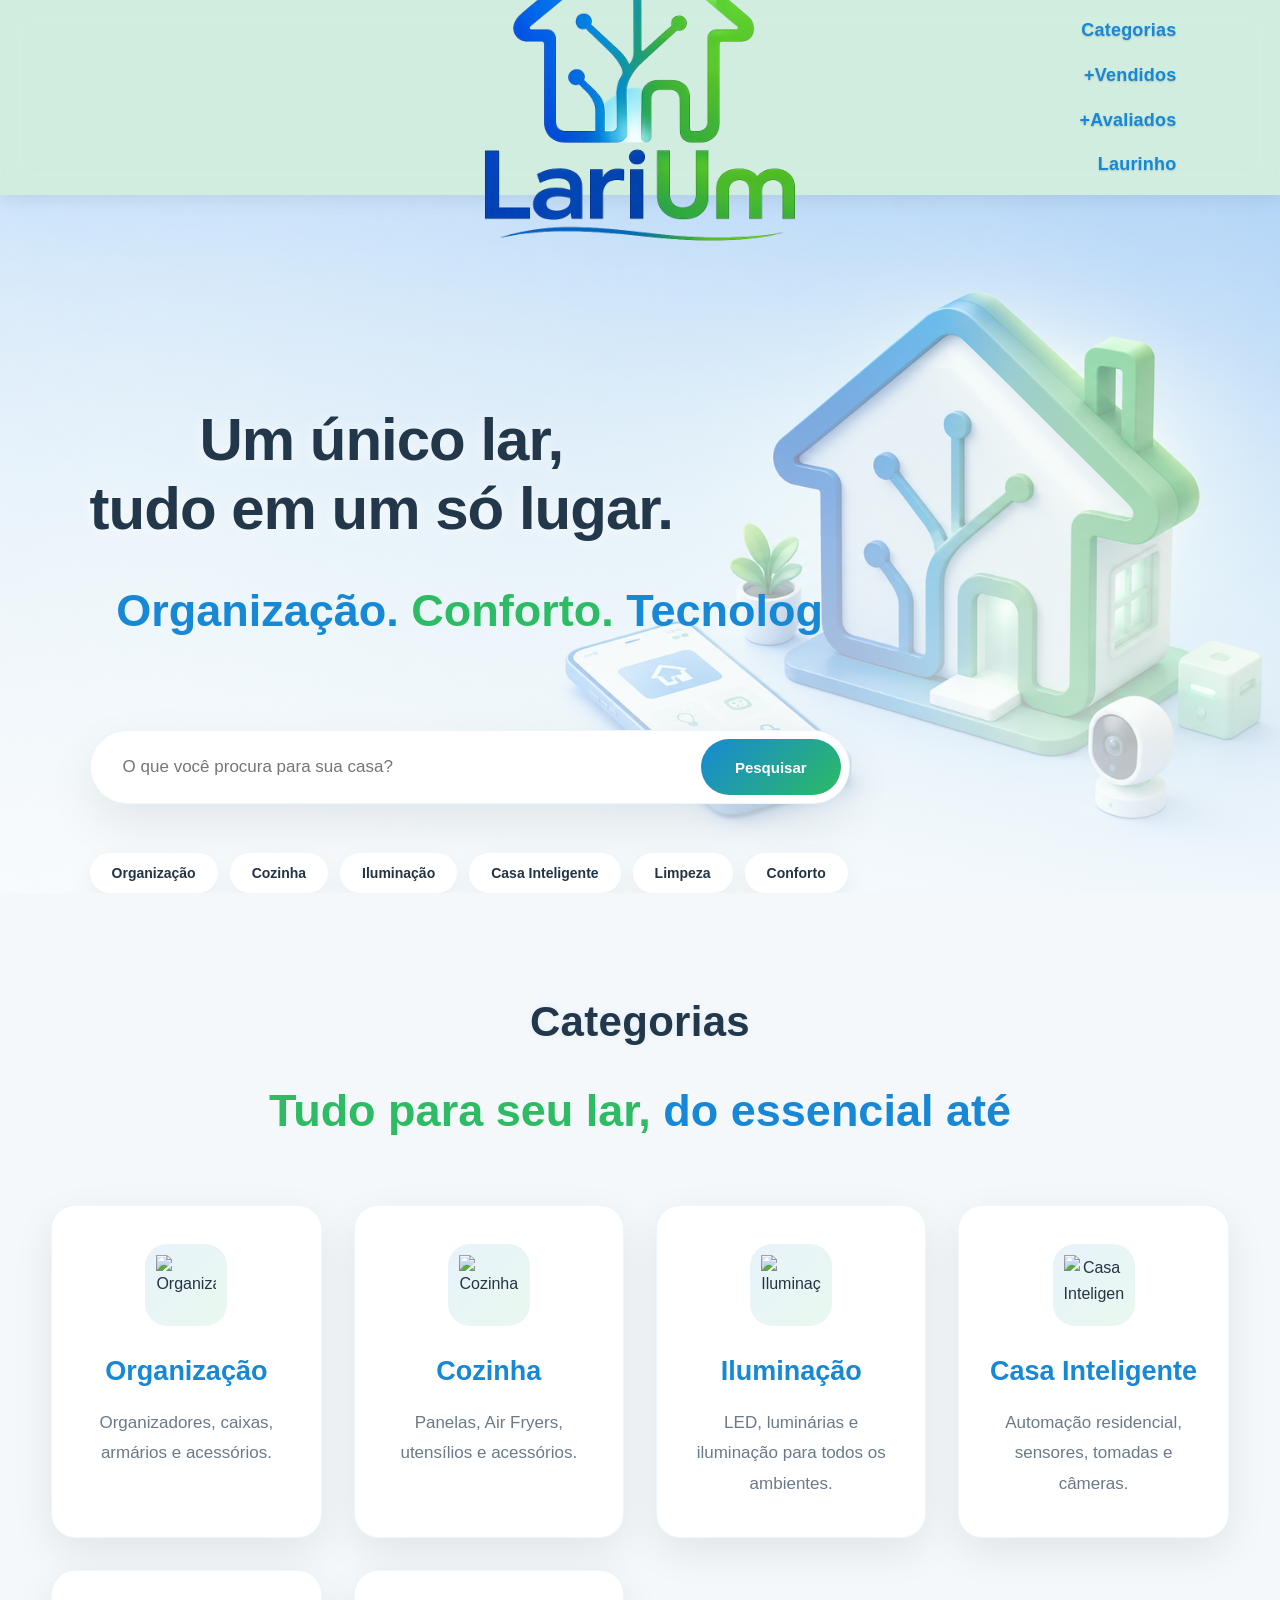
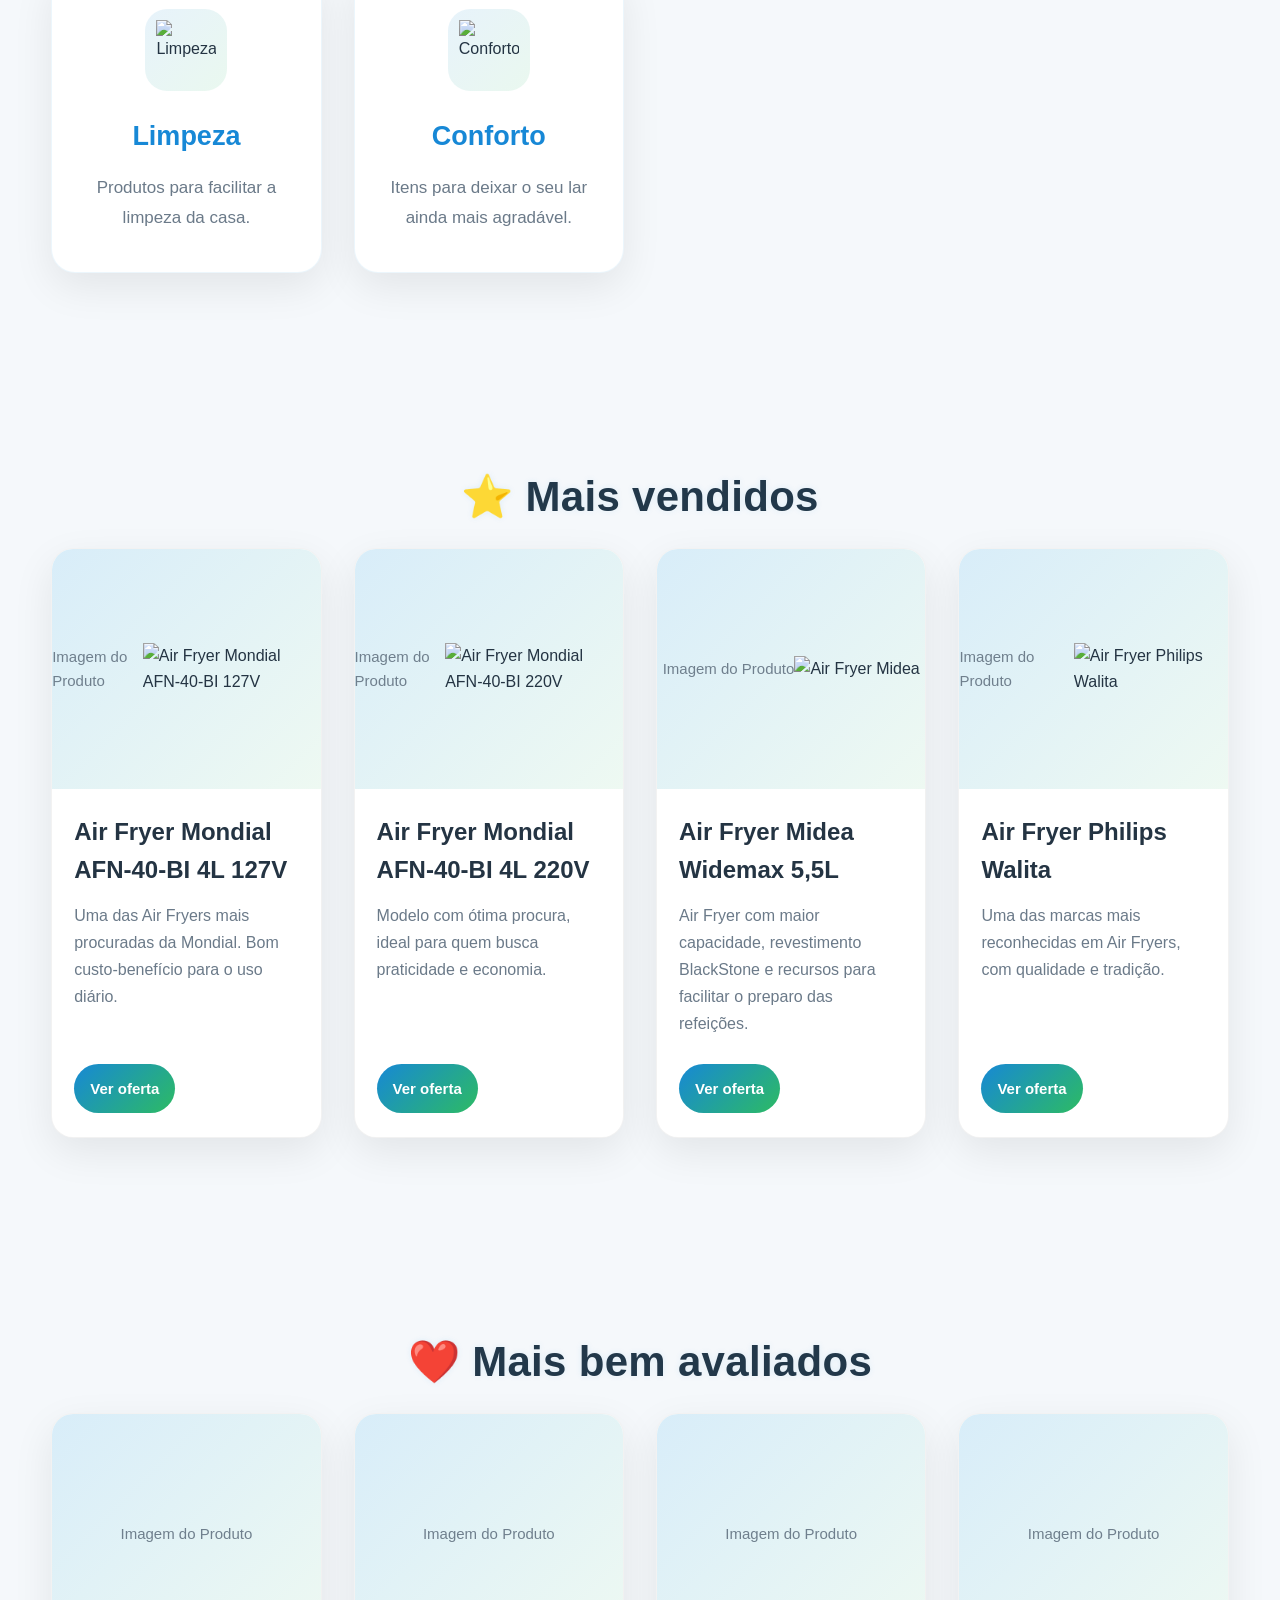
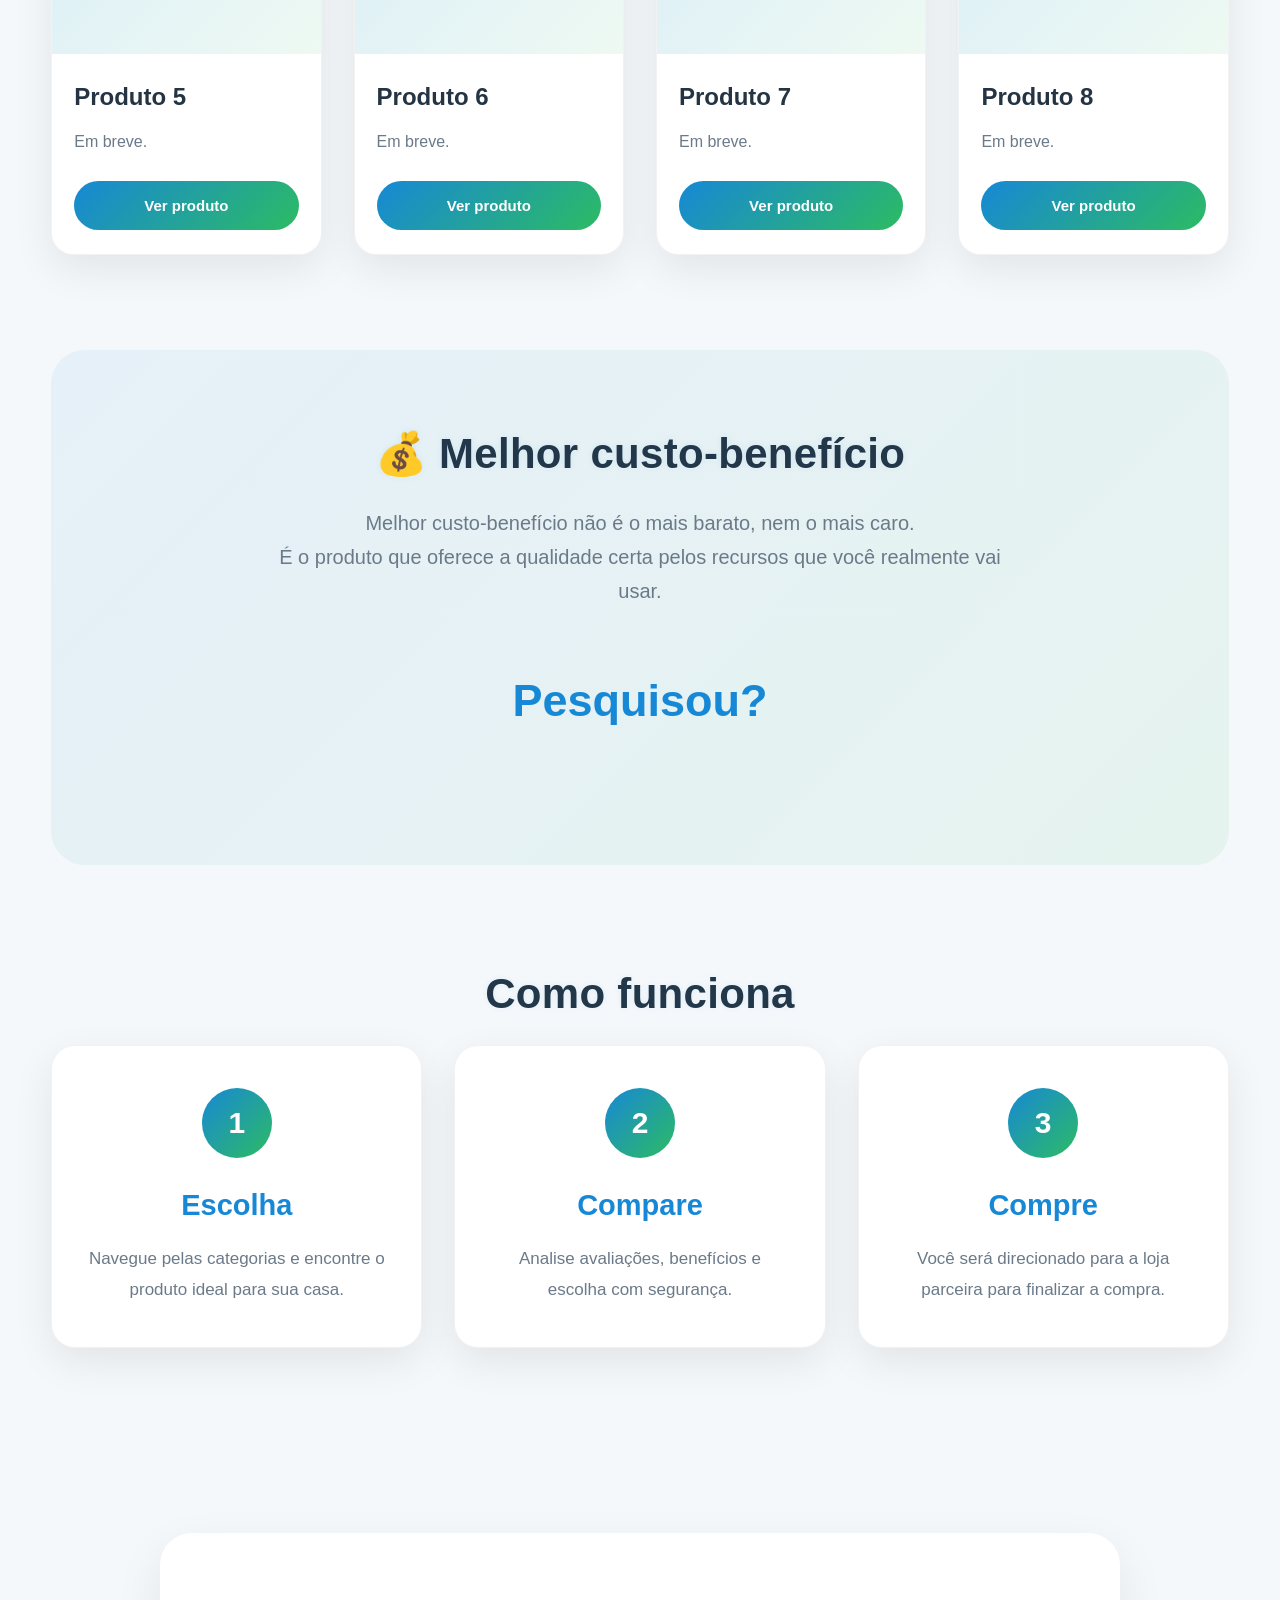
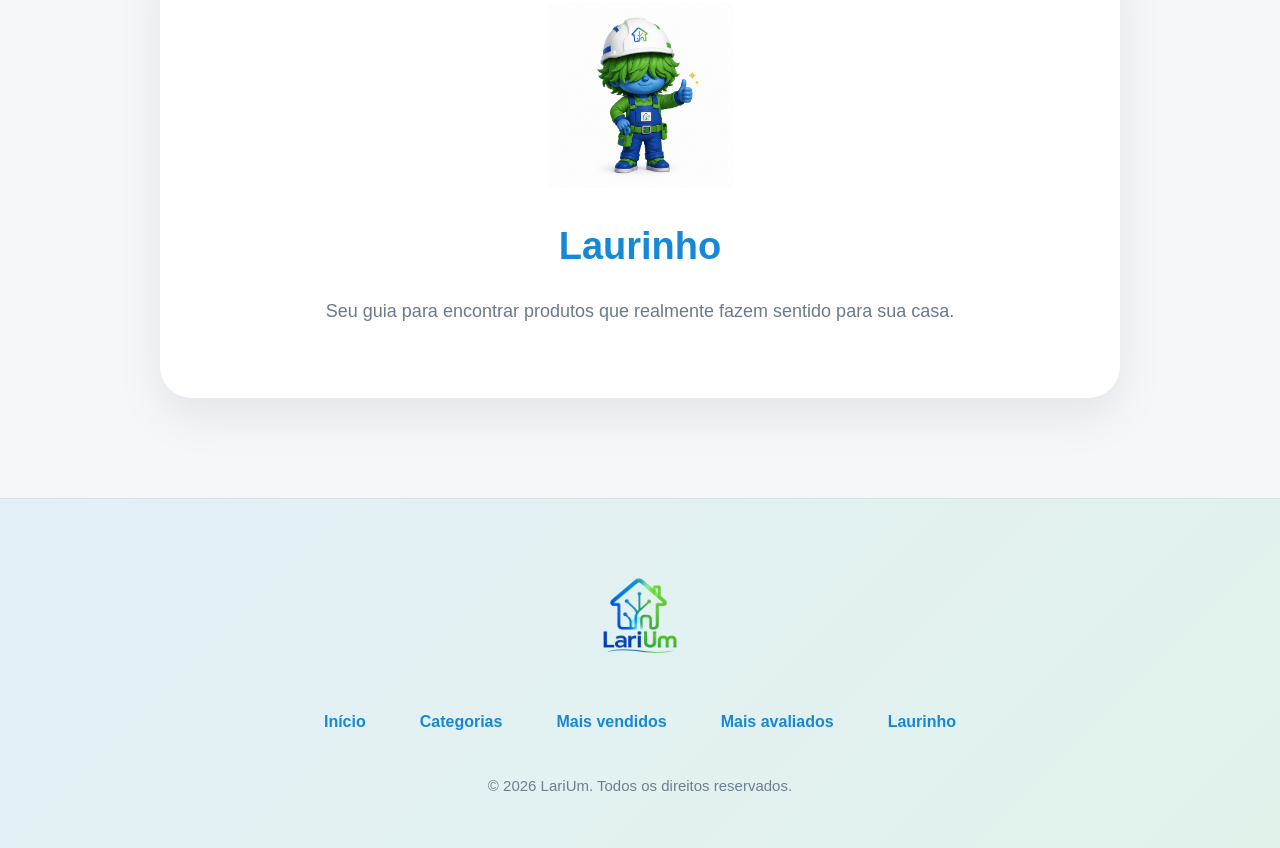
==== index.html @ 718b0fb6 "Modify Air Fryer Midea product details Updated product title and description for Air Fryer Midea." ====
<!DOCTYPE html>
<html lang="pt-BR">

<head>

<meta charset="UTF-8">
<meta name="viewport" content="width=device-width, initial-scale=1.0">

<title>LariUm — Um único lar, tudo em um só lugar.</title>

<meta name="description"
content="Descubra produtos para organização, cozinha, iluminação, limpeza, conforto e casa inteligente.">

<!-- SEO / SOCIAL -->
<meta name="theme-color" content="#0f7b6c">

<meta property="og:title" content="LariUm">
<meta property="og:description" content="Um único lar, tudo em um só lugar.">
<meta property="og:type" content="website">

<link rel="stylesheet" href="style.css">

</head>

<body>

    <!-- ================= HEADER ================= -->

<header class="header">

    <div class="logo">
        <img src="images/logo.png" alt="LariUm" loading="lazy">
    </div>

    <div class="header-direita">

        <nav class="menu">

            <a href="#categorias">Categorias</a>

            <a href="#+Vendidos">+Vendidos</a>

            <a href="#+Avaliados">+Avaliados</a>

            <a href="#sobre">Laurinho</a>

        </nav>

    </div>

</header>


<!-- ================= HERO ================= -->

<section id="inicio" class="hero">

<picture>

<source
media="(max-width:768px)"
srcset="images/hero-mobile.png">

<img
src="images/hero.png"
class="hero-bg"
alt="Banner principal"
loading="lazy">

</picture>

<div class="hero-overlay"></div>

<div class="hero-content">

<h1 class="hero-titulo">

Um único lar,<br>
tudo em um só lugar.

</h1>

<div class="texto-rotativo">

<div class="frase ativa">

<span class="azul">Organização.</span>

<span class="verde">Conforto.</span>

<span class="azul">Tecnologia.</span>

</div>

<div class="frase">

<span class="verde">Escolha melhor.</span>

<span class="azul">Compre melhor.</span>

</div>

<div class="frase">

<span class="azul">Produtos realmente úteis</span>

<span class="verde">para sua casa.</span>

</div>

</div>


<!-- BARRA DE PESQUISA -->

<div class="hero-search">

<input
type="text"
placeholder="O que você procura para sua casa?">

<button>

Pesquisar

</button>

</div>


<!-- BOTÕES RÁPIDOS -->

<div class="hero-tags">

<button>Organização</button>

<button>Cozinha</button>

<button>Iluminação</button>

<button>Casa Inteligente</button>

<button>Limpeza</button>

<button>Conforto</button>

</div>

</div>

</section>

    <!-- ================= CATEGORIAS ================= -->

<section id="categorias" class="secao">

<h2>Categorias</h2>

<div class="texto-rotativo">

    <div class="frase ativa">
        <span class="verde">Tudo para seu lar,</span>
        <span class="azul">do essencial até soluções inteligentes.</span>
    </div>

    <div class="frase">
        <span class="verde">Os produtos preferidos pelos consumidores.</span>
    </div>

    <div class="frase">
        <span class="azul">Reconhecidos pela qualidade</span>
        <span class="verde">e satisfação dos clientes.</span>
    </div>

</div>

<div class="categorias-grid">

<article class="categoria-card">

<div class="categoria-icone">
<img src="svg/organizacao.svg" alt="Organização" loading="lazy">
</div>
        
<h3>Organização</h3>

<p>Organizadores, caixas, armários e acessórios.</p>

</article>

<article class="categoria-card">

<div class="categoria-icone">
<img src="svg/cozinha.svg" alt="Cozinha" loading="lazy">
</div>

<h3>Cozinha</h3>

<p>Panelas, Air Fryers, utensílios e acessórios.</p>

</article>

<article class="categoria-card">

<div class="categoria-icone">
<img src="svg/iluminacao.svg" alt="Iluminação" loading="lazy">
</div>

<h3>Iluminação</h3>

<p>LED, luminárias e iluminação para todos os ambientes.</p>

</article>

<article class="categoria-card">

<div class="categoria-icone">
<img src="svg/casa-inteligente.svg" alt="Casa Inteligente" loading="lazy">
</div>

<h3>Casa Inteligente</h3>

<p>Automação residencial, sensores, tomadas e câmeras.</p>

</article>

<article class="categoria-card">

<div class="categoria-icone">
<img src="svg/limpeza.svg" alt="Limpeza" loading="lazy">
</div>

<h3>Limpeza</h3>

<p>Produtos para facilitar a limpeza da casa.</p>

</article>

<article class="categoria-card">

<div class="categoria-icone">
<img src="svg/conforto.svg" alt="Conforto" loading="lazy">
</div>

<h3>Conforto</h3>

<p>Itens para deixar o seu lar ainda mais agradável.</p>

</article>

</div>

</section>

<!-- ================= MAIS VENDIDOS ================= -->

<section id="+Vendidos" class="secao">

<h2>⭐ Mais vendidos</h2>

<!--<p class="subtitulo"-->

<div class="produtos-grid">

<div class="produto">

<div class="produto-img">
<img src="images/airfryer-mondial-40bi-127.jpg" alt="Air Fryer Mondial AFN-40-BI 127V">
</div>

<h3>Air Fryer Mondial AFN-40-BI 4L 127V</h3>

<p>
Uma das Air Fryers mais procuradas da Mondial. Bom custo-benefício para o uso diário.
</p>

<a href="https://s.shopee.com.br/9Uzj9BWdE9" target="_blank">
<button>Ver oferta</button>
</a>

</div>


<div class="produto">

<div class="produto-img">
<img src="images/airfryer-mondial-40bi-220.jpg" alt="Air Fryer Mondial AFN-40-BI 220V">
</div>

<h3>Air Fryer Mondial AFN-40-BI 4L 220V</h3>

<p>
Modelo com ótima procura, ideal para quem busca praticidade e economia.
</p>

<a href="https://s.shopee.com.br/80AvMghyjE" target="_blank">
<button>Ver oferta</button>
</a>

</div>


<div class="produto">

<div class="produto-img">
<img src="images/airfryer-midea.jpg" alt="Air Fryer Midea">
</div>

<h3>Air Fryer Midea Widemax 5,5L</h3>

<p>
Air Fryer com maior capacidade, revestimento BlackStone e recursos para facilitar o preparo das refeições.
</p>

<a href="https://s.shopee.com.br/gOKeD3Pdm" target="_blank">
<button>Ver oferta</button>
</a>

</div>


<div class="produto">

<div class="produto-img">
<img src="images/airfryer-philips.jpg" alt="Air Fryer Philips Walita">
</div>

<h3>Air Fryer Philips Walita</h3>

<p>
Uma das marcas mais reconhecidas em Air Fryers, com qualidade e tradição.
</p>

<a href="https://s.shopee.com.br/W4uSs5FGp" target="_blank">
<button>Ver oferta</button>
</a>

</div>

</div>

</section>

<!-- ================= MAIS BEM AVALIADOS ================= -->

<section id="+Avaliados" class="secao">

<h2>❤️ Mais bem avaliados</h2>

<!-- <p class="subtitulo"> </p> -->

<div class="produtos-grid">

<div class="produto">
<div class="produto-img"></div>
<h3>Produto 5</h3>
<p>Em breve.</p>
<button>Ver produto</button>
</div>

<div class="produto">
<div class="produto-img"></div>
<h3>Produto 6</h3>
<p>Em breve.</p>
<button>Ver produto</button>
</div>

<div class="produto">
<div class="produto-img"></div>
<h3>Produto 7</h3>
<p>Em breve.</p>
<button>Ver produto</button>
</div>

<div class="produto">
<div class="produto-img"></div>
<h3>Produto 8</h3>
<p>Em breve.</p>
<button>Ver produto</button>
</div>

</div>

</section>

<!-- ================= MELHOR CUSTO BENEFÍCIO ================= -->

<section class="secao destaque">

<h2>💰 Melhor custo-benefício</h2>

<p class="subtitulo">
Melhor custo-benefício não é o mais barato, nem o mais caro.
<br>
É o produto que oferece a qualidade certa pelos recursos que você realmente vai usar.
</p>

<div class="texto-rotativo">

<div class="frase ativa">
<span class="azul">Pesquisou?</span>
</div>

<div class="frase">
<span class="verde">Comparou?</span>
</div>

<div class="frase">
<span class="azul">Avaliou as opções?</span>
</div>

<div class="frase">
<span class="verde">Ele tem tudo o que você realmente precisa no dia a dia?</span>
</div>

<div class="frase">
<span class="azul">Então compre com segurança.</span>
<span class="verde">Escolha o necessário, não o exagerado.</span>
</div>

</div>

</section>


<!-- ================= COMO FUNCIONA ================= -->

<section class="secao">

<h2>Como funciona</h2>

<div class="passos">

<div class="passo">
<span>1</span>
<h3>Escolha</h3>
<p>Navegue pelas categorias e encontre o produto ideal para sua casa.</p>
</div>

<div class="passo">
<span>2</span>
<h3>Compare</h3>
<p>Analise avaliações, benefícios e escolha com segurança.</p>
</div>

<div class="passo">
<span>3</span>
<h3>Compre</h3>
<p>Você será direcionado para a loja parceira para finalizar a compra.</p>
</div>

</div>

</section>

<!-- ================= LAURINHO ================= -->

<section id="sobre" class="mascote">

<img src="images/mascote1.png" alt="Laurinho" loading="lazy">

<h2>Laurinho</h2>

<p>Seu guia para encontrar produtos que realmente fazem sentido para sua casa.</p>

</section>

<!-- ================= FOOTER ================= -->

<footer>

<div class="footer-logo">

<img src="images/logo.png" alt="LariUm" class="footer-logo-img" loading="lazy">

</div>

<div class="footer-links">

<a href="#inicio">Início</a>
<a href="#categorias">Categorias</a>
<a href="#maisvendidos">Mais vendidos</a>
<a href="#avaliados">Mais avaliados</a>
<a href="#sobre">Laurinho</a>

</div>

<p class="copyright">
© 2026 LariUm. Todos os direitos reservados.
</p>

</footer>

<!-- ================= SCRIPT ROTATIVO ================= -->

<script>
document.addEventListener("DOMContentLoaded", () => {

    const letreiros = document.querySelectorAll(".texto-rotativo");

    if (!letreiros.length) return;

    const velocidadeLetra = 70;
    const pausaEntreBlocos = 350;
    const pausaFinal = 1800;
    const pausaTroca = 400;

    function esperar(ms){
        return new Promise(r => setTimeout(r, ms));
    }

    async function escreverSpan(span, texto){
        for(const letra of texto){
            span.textContent += letra;
            await esperar(velocidadeLetra);
        }
    }

    async function escreverFrase(frase){

        frase.innerHTML = "";

        const temp = document.createElement("div");
        temp.innerHTML = frase.dataset.original;

        const spans = temp.querySelectorAll("span");

        for(const original of spans){

            const novo = document.createElement("span");
            novo.className = original.className;

            frase.appendChild(novo);

            await escreverSpan(novo, original.textContent);

            await esperar(pausaEntreBlocos);

            frase.appendChild(document.createTextNode(" "));
        }
    }

    async function apagarFrase(frase){

        frase.style.transition = "opacity .8s ease";
        frase.style.opacity = "0";

        await esperar(800);

        frase.innerHTML = "";
        frase.style.opacity = "1";
    }

    letreiros.forEach(letreiro => {

        const frases = letreiro.querySelectorAll(".frase");

        if(!frases.length) return;

        frases.forEach((frase, i) => {

            frase.dataset.original = frase.innerHTML;
            frase.innerHTML = "";
            frase.classList.remove("ativa");

            if(i === 0){
                frase.classList.add("ativa");
            }

        });

        let atual = 0;

        async function loop(){

            while(true){

                const frase = frases[atual];

                frase.classList.add("ativa");

                await escreverFrase(frase);

                await esperar(pausaFinal);

                await apagarFrase(frase);

                frase.classList.remove("ativa");

                atual = (atual + 1) % frases.length;

                frases[atual].classList.add("ativa");

                await esperar(pausaTroca);

            }

        }

        loop();

    });

});
</script>
</body>
</html>
---- style.css ----
/* =====================================================
STYLE.CSS - LARIUM
===================================================== */

/* =====================================================
==> CONFIGURAÇÕES GERAIS (TODOS OS DISPOSITIVOS)
Esta parte vale para Desktop, Notebook, Tablet e Mobile.
===================================================== */

/* ================= RESET ================= */

*{
margin:0;
padding:0;
box-sizing:border-box;
}

html{
scroll-behavior:smooth;
}

body{
font-family:Arial,Helvetica,sans-serif;
background:#f5f8fb;
color:#243443;
overflow-x:hidden;
line-height:1.6;
}

/* ================= VARIÁVEIS ================= */

:root{

--azul:#1788d6;  
--azulEscuro:#1168a5;  

--verde:#2dbb63;  
--verdeEscuro:#219653;  

--texto:#243443;  
--textoClaro:#6b7a89;  

--branco:#ffffff;  
--cinza:#eef3f7;  

--sombra:0 12px 35px rgba(0,0,0,.08);  

--borda:18px;

}

/* ================= CONFIGURAÇÕES GERAIS ================= */

img{
max-width:100%;
display:block;
}

a{
text-decoration:none;
}

section{
scroll-margin-top:90px;
}

/* =====================================================
==> HEADER
===================================================== */

.header{

position:relative;  

top:0;  
left:0;  

width:100%;  
min-height:95px;  

padding:10px 7%;  

display:flex;  
 
justify-content:space-between;  
 
align-items:center;  

min-height:140px;  

background:rgba(45,187,99,.18);

backdrop-filter:blur(14px);  

box-shadow:0 4px 18px rgba(0,0,0,.08);  

transition:.35s;  

z-index:9999;

}

.header{
align-items:stretch;
}

/* ================= COLUNA DIREITA ================= */
.header-direita{
position:relative;

z-index:2;

display:flex;

flex:1;

justify-content:flex-end;

align-items:flex-start;

margin-left:auto;
}
/* ================= MENU AUXILIAR ================= */
.menu{
display:flex;

flex-direction:column;

align-items:flex-end;

gap:4px;
}
.menu a{
font-size:18px;

font-weight:600;

flex-shrink:0;
}
/* ================= LOGO ================= */
.logo{ position:absolute; left:50%; top:50%; transform:translate(-50%, -50%); z-index:1;
display:block;

pointer-events:none;
}
.logo img{
height:100%;
width:auto;
max-height:100%;

object-fit:contain;

pointer-events:none;

transition:transform .3s ease;
}
.logo img:hover{
transform:scale(1.05);
}
/* ================= MENU PRINCIPAL ================= */
nav{
position:relative;

z-index:2;

display:flex;

flex-direction:column;

align-items:flex-end;

gap:12px;
}
nav a{
color:var(--azul);

font-size:15px;

font-weight:700;

letter-spacing:.2px;

padding:6px 14px;

border-radius:999px;

position:relative;

transition:.35s;

text-shadow:0 1px 2px rgba(0,0,0,.18);
}
nav a::after{
content:"";

position:absolute;

left:16px;
right:16px;
bottom:7px;

height:2px;

background:linear-gradient(
    90deg,
    var(--azul),
    var(--verde)
);

transform:scaleX(0);

transform-origin:center;

transition:.35s;
}
nav a:hover{
background:rgba(255,255,255,.16);

color:#fff;
}
nav a:hover::after{
transform:scaleX(1);
}

/* =====================================================
==> HERO
===================================================== */

.hero{

position:relative;  

min-height:65vh;  

display:flex;  

justify-content:flex-start;  

align-items:flex-start;  

overflow:hidden;

}

.hero picture{

position:absolute;  

inset:0;  

width:100%;  
height:100%;

}

.hero-bg{

width:100%;  
height:100%;  

object-fit:cover;  

object-position:center;

}

.hero-overlay{

position:absolute;  

inset:0;  

background:linear-gradient(  
    rgba(255,255,255,.56),  
    rgba(255,255,255,.78)  
);

}

/* =====================================================
==> CONTEÚDO DO HERO
===================================================== */

.hero-content{

position:relative;  

z-index:2;  

width:min(760px,92%);  

margin-left:7%;  

padding-top:210px;  

display:flex;  

flex-direction:column;  

justify-content:flex-start;  

align-items:flex-start;  

text-align:center;

}

/* ================= BRILHO SUAVE NOS TÍTULOS ================= */

.secao h2{

text-shadow:
0 1px 2px rgba(255,255,255,.35),
0 0 6px rgba(23,136,214,.10);

animation:holofote 6s ease-in-out infinite alternate;

}

@keyframes holofote{

 0%{
text-shadow:
0 1px 2px rgba(255,255,255,.35),
0 0 8px rgba(23,136,214,.30);
}

50%{
text-shadow:
0 1px 2px rgba(255,255,255,.35),
0 0 18px rgba(23,136,214,.85),
0 0 28px rgba(45,187,99,.75);
}

100%{
text-shadow:
0 1px 2px rgba(255,255,255,.35),
0 0 8px rgba(45,187,99,.30);
}

}
/* =====================================================
TEXTO ROTATIVO
===================================================== */

.texto-rotativo{
position:relative;
width:100%;
min-height:90px;
margin-bottom:42px;

}

.frase{
position:absolute;
width:100%;
left:0;
top:0;
 
opacity:0;
transform:translateY(18px);

transition:opacity .8s ease, transform .8s ease;

font-size:45px;
font-weight:700;
line-height:1.7;

white-space:normal;
word-break:break-word;
overflow-wrap:break-word;
 max-width:100%;

text-align:center;
padding:0 12px;
box-sizing:border-box;

pointer-events:none;
}

.frase.ativa{
opacity:1;
transform:translateY(0);
}

.frase span{
display:inline;
white-space:nowrap;
}

.azul{
color:var(--azul);
}

.verde{
color:var(--verde);
}

/* ================= TÍTULO ================= */

.hero-titulo{

font-size:60px;

font-weight:900;

line-height:1.15;

letter-spacing:-1px;

color:#22384a;

margin-bottom:30px;

text-shadow:

0 2px 16px rgba(255,255,255,.70);

}

/* Compatibilidade com o título antigo */

.slogan{

font-size:60px;

font-weight:700;

line-height:1.15;

color:#ffffff;

margin-bottom:30px;

max-width:760px;

}

/* ================= OVERLAY ================= */

.hero-overlay{

position:absolute;

inset:0;

background:

linear-gradient(

180deg,

rgba(255,255,255,.32),

rgba(255,255,255,.82)

),

linear-gradient(

135deg,

rgba(23,136,214,.08),

rgba(45,187,99,.08)

);

}

/* ================= PESQUISA ================= */

.hero-search{

display:flex;

width:min(760px,100%);

margin:25px auto;

background:#fff;

border-radius:999px;

padding:8px;

box-shadow:

0 20px 50px rgba(0,0,0,.08);

border:1px solid rgba(23,136,214,.08);

}

.hero-search input{

flex:1;

border:none;

outline:none;

background:transparent;

padding:18px 24px;

font-size:17px;

color:var(--texto);

}

.hero-search button{

border:none;

cursor:pointer;

padding:18px 34px;

border-radius:999px;

font-weight:700;

font-size:15px;

color:#fff;

background:linear-gradient(
135deg,
var(--azul),
var(--verde)
);

transition:.30s;

}

.hero-search button:hover{

transform:translateY(-2px);

box-shadow:

0 12px 28px rgba(23,136,214,.24);

}

/* ================= TAGS ================= */

.hero-tags{

display:flex;

justify-content:center;

flex-wrap:wrap;

gap:12px;

margin-top:24px;

}

.hero-tags button{

padding:12px 22px;

border-radius:999px;

border:none;

cursor:pointer;

font-size:14px;

font-weight:700;

color:var(--texto);

background:#fff;

box-shadow:

0 10px 26px rgba(0,0,0,.06);

transition:.30s;

}

.hero-tags button:hover{

transform:translateY(-4px);

background:

linear-gradient(
135deg,
rgba(23,136,214,.12),
rgba(45,187,99,.12)
);

color:var(--azul);

}
/* =====================================================
--> SEÇÕES GERAIS (Desktop + Mobile) <--
===================================================== */

.secao{

width:min(1250px,92%);  
margin:auto;  
padding:95px 0;

}

.secao h2{

font-size:42px;  
text-align:center;  
color:#22384a;  
font-weight:800;  
margin-bottom:18px;  
letter-spacing:.3px;

}

.subtitulo{

max-width:760px;  
margin:auto auto 55px;  
text-align:center;  
color:var(--textoClaro);  
font-size:20px;  
line-height:1.7;

}

/* =====================================================
--> CATEGORIAS (Desktop + Mobile) <--
===================================================== */

.categorias-grid{

display:grid;  
grid-template-columns:repeat(auto-fit,minmax(270px,1fr));  
gap:32px;

}

.categoria-card{

background:#ffffff;  
border-radius:24px;  
padding:38px 30px;  
text-align:center;  
box-shadow:0 14px 40px rgba(0,0,0,.08);  
border:1px solid rgba(23,136,214,.08);  

display:flex;  
flex-direction:column;  
align-items:center;  

transition:.35s;

}

.categoria-card:hover{

transform:translateY(-8px);  
box-shadow:0 20px 48px rgba(0,0,0,.12);

}

.categoria-icone{

width:82px;  
height:82px;  
border-radius:22px;  

display:flex;  
justify-content:center;  
align-items:center;  

margin-bottom:24px;  

background:linear-gradient(  
    135deg,  
    rgba(23,136,214,.10),  
    rgba(45,187,99,.10)  
);

}

.categoria-icone img{

width:60px;  
height:60px;  
object-fit:contain;

}

.categoria-card h3{

font-size:27px;  
color:var(--azul);  
margin-bottom:14px;  
font-weight:800;

}

.categoria-card p{

color:var(--textoClaro);  
font-size:17px;  
line-height:1.8;

}

/* =====================================================
--> PRODUTOS (Desktop + Mobile) <--
===================================================== */

.produtos-grid{

display:grid;  
grid-template-columns:repeat(auto-fit,minmax(270px,1fr));  
gap:32px;

}

.produto{

display:flex;  
flex-direction:column;  

overflow:hidden;  

background:#fff;  
border-radius:22px;  
border:1px solid rgba(0,0,0,.05);  

box-shadow:0 14px 40px rgba(0,0,0,.08);  

transition:.35s;

}

.produto:hover{

transform:translateY(-8px);  
box-shadow:0 22px 50px rgba(0,0,0,.12);

}

.produto-img{

height:240px;  

display:flex;  
justify-content:center;  
align-items:center;  

background:linear-gradient(  
    135deg,  
    #d8edf9,  
    #eef9f2  
);

}

.produto-img::before{

content:"Imagem do Produto";  
color:#6f7f8d;  
font-size:15px;

}

.produto h3{

margin:24px 22px 12px;  
font-size:24px;  
color:#243443;  
font-weight:800;

}

.produto p{

margin:0 22px 26px;  
color:var(--textoClaro);  
line-height:1.7;  
flex:1;

}

.produto button{

margin:0 22px 24px;  
padding:16px;  

border:none;  
border-radius:999px;  

cursor:pointer;  

color:#fff;  
font-size:15px;  
font-weight:700;  

background:linear-gradient(  
    135deg,  
    var(--azul),  
    var(--verde)  
);  

transition:.35s;

}

.produto button:hover{

transform:translateY(-3px);

}

/* =====================================================
--> DESTAQUE (Desktop + Mobile) <--
===================================================== */

.destaque{

background:linear-gradient(  
    135deg,  
    rgba(23,136,214,.07),  
    rgba(45,187,99,.08)  
);  

border-radius:34px;  
padding:70px 45px;

}

/* =====================================================
--> COMO FUNCIONA (Desktop + Mobile) <--
===================================================== */

.passos{

display:grid;  
grid-template-columns:repeat(auto-fit,minmax(270px,1fr));  
gap:32px;

}

.passo{

background:#fff;  
padding:42px 34px;  

border-radius:24px;  

text-align:center;  

border:1px solid rgba(0,0,0,.05);  

box-shadow:0 14px 40px rgba(0,0,0,.08);  

transition:.35s;

}

.passo:hover{

transform:translateY(-8px);  

box-shadow:0 22px 50px rgba(0,0,0,.12);

}

.passo span{

width:70px;  
height:70px;  

margin:auto auto 24px;  

display:flex;  
justify-content:center;  
align-items:center;  

border-radius:50%;  

font-size:30px;  
font-weight:800;  

color:#fff;  

background:linear-gradient(  
    135deg,  
    var(--azul),  
    var(--verde)  
);

}

.passo h3{

font-size:29px;  
color:var(--azul);  

margin-bottom:16px;  

font-weight:800;

}

.passo p{

color:var(--textoClaro);  

line-height:1.8;  

font-size:17px;

}

/* =====================================================
--> MASCOTE (Desktop + Mobile) <--
===================================================== */

.mascote{

width:min(960px,92%);  

margin:90px auto;  

padding:70px 40px;  

background:#fff;  

border-radius:32px;  

box-shadow:0 18px 48px rgba(0,0,0,.08);  

text-align:center;

}

.mascote img{

width:185px;  

margin:0 auto 28px;  

transition:.35s;

}

.mascote img:hover{

transform:translateY(-6px);

}

.mascote h2{

font-size:38px;  

color:var(--azul);  

margin-bottom:18px;  

font-weight:800;

}

.mascote p{

max-width:670px;  

margin:auto;  

color:var(--textoClaro);  

font-size:18px;  

line-height:1.8;

}

/* =====================================================
--> FOOTER (Desktop + Mobile) <--
===================================================== */

footer{

margin-top:100px;  

background:linear-gradient(  
    135deg,  
    rgba(23,136,214,.08),  
    rgba(45,187,99,.10)  
);  

border-top:1px solid rgba(0,0,0,.06);  

text-align:center;  

padding:70px 25px 50px;

}

.footer-logo{

display:flex;  

justify-content:center;  

margin-bottom:28px;

}

.footer-logo-img{

width:150px;  

object-fit:contain;

}

.footer-links{

display:flex;  

justify-content:center;  
align-items:center;  

flex-wrap:wrap;  

gap:18px;  

margin:30px 0;

}

.footer-links a{

color:var(--azul);  

font-weight:700;  

padding:10px 18px;  

border-radius:999px;  

transition:.35s;

}

.footer-links a:hover{

background:rgba(23,136,214,.10);  

color:var(--verde);

}

.copyright{

margin-top:20px;  

color:#6f7f8d;  

font-size:15px;

}

/* =====================================================
--> RESPONSIVO - MOBILE E TABLETS (até 900px) <--
Todas as regras abaixo substituem as configurações
gerais quando a largura da tela for igual ou menor
que 900px.
===================================================== */

@media (max-width:900px){

/* ================= HEADER ================= */  

.header{  

    display:flex;  
    flex-direction:row;  
    justify-content:space-between;  
    align-items:flex-start;  

    padding:16px;  

    gap:12px;  

}  

.header-direita{  

    flex:0;  
    width:auto;  

    align-items:flex-end;  

}  

/* ================= LOGO ================= */  

.logo{  

    display:flex;  

    justify-content:flex-start;  

    flex:1;  

    min-width:0;  

}  

.logo img{  

    width:100%;  
    max-width:340px;  
    height:auto;  

}  

/* ================= MENU ================= */  

nav{  

    width:auto;  

    align-items:flex-end;  

}  

nav a{  

    font-size:14px;  

    padding:10px 16px;  

}  

/* ================= HERO ================= */  

.hero{  

    justify-content:center;  

}  

.hero-content{  

    width:92%;  

    margin:0;  

    padding-top:40px;  

    align-items:center;  

    text-align:center;  

}  

.slogan{  

    font-size:55px;  

}  

.hero-botoes{  

    justify-content:center;  

    flex-direction:column;  

    width:100%;  

}  

.btn{  

    width:100%;  
    max-width:340px;  

}  

/* ================= SEÇÕES ================= */  

.secao h2{  

    font-size:35px;  

}  

.subtitulo{  

    font-size:18px;  

}

}

/* =====================================================
--> RESPONSIVO - CELULARES PEQUENOS (até 600px) <--
Ajustes específicos para smartphones menores.
===================================================== */

@media (max-width:600px){

/* ================= HEADER ================= */  

.header{  

    padding:16px;  

}  

/* ================= LOGO ================= */  

.logo img{  

    width:100%;  
    max-width:180px;  
    height:auto;  

}  

/* ================= HERO ================= */  

.hero-content{  

    padding-top:170px;  

}  

.slogan{  

    font-size:24px;  

}  

.frase{  

    font-size:18px;  

}  

/* ================= CARDS ================= */  

.categoria-card{  

    padding:30px 24px;  

}  

.produto-img{  

    height:190px;  

}  

.passo{  

    padding:34px 24px;  

}  

/* ================= MASCOTE ================= */  

.mascote{  

    padding:50px 24px;  

}  

.mascote img{  

    width:150px;  

}  

/* ================= FOOTER ================= */  

.footer-logo-img{  

    width:120px;  

}  

.footer-links{  

    gap:10px;  

}

}

/* =====================================================
--> FERRAMENTA DE DEPURAÇÃO (DEBUG) <--
Utilize somente durante os testes.
Comente ou remova antes da publicação.
===================================================== */

/*
*{
outline:1px solid red;
}
*/
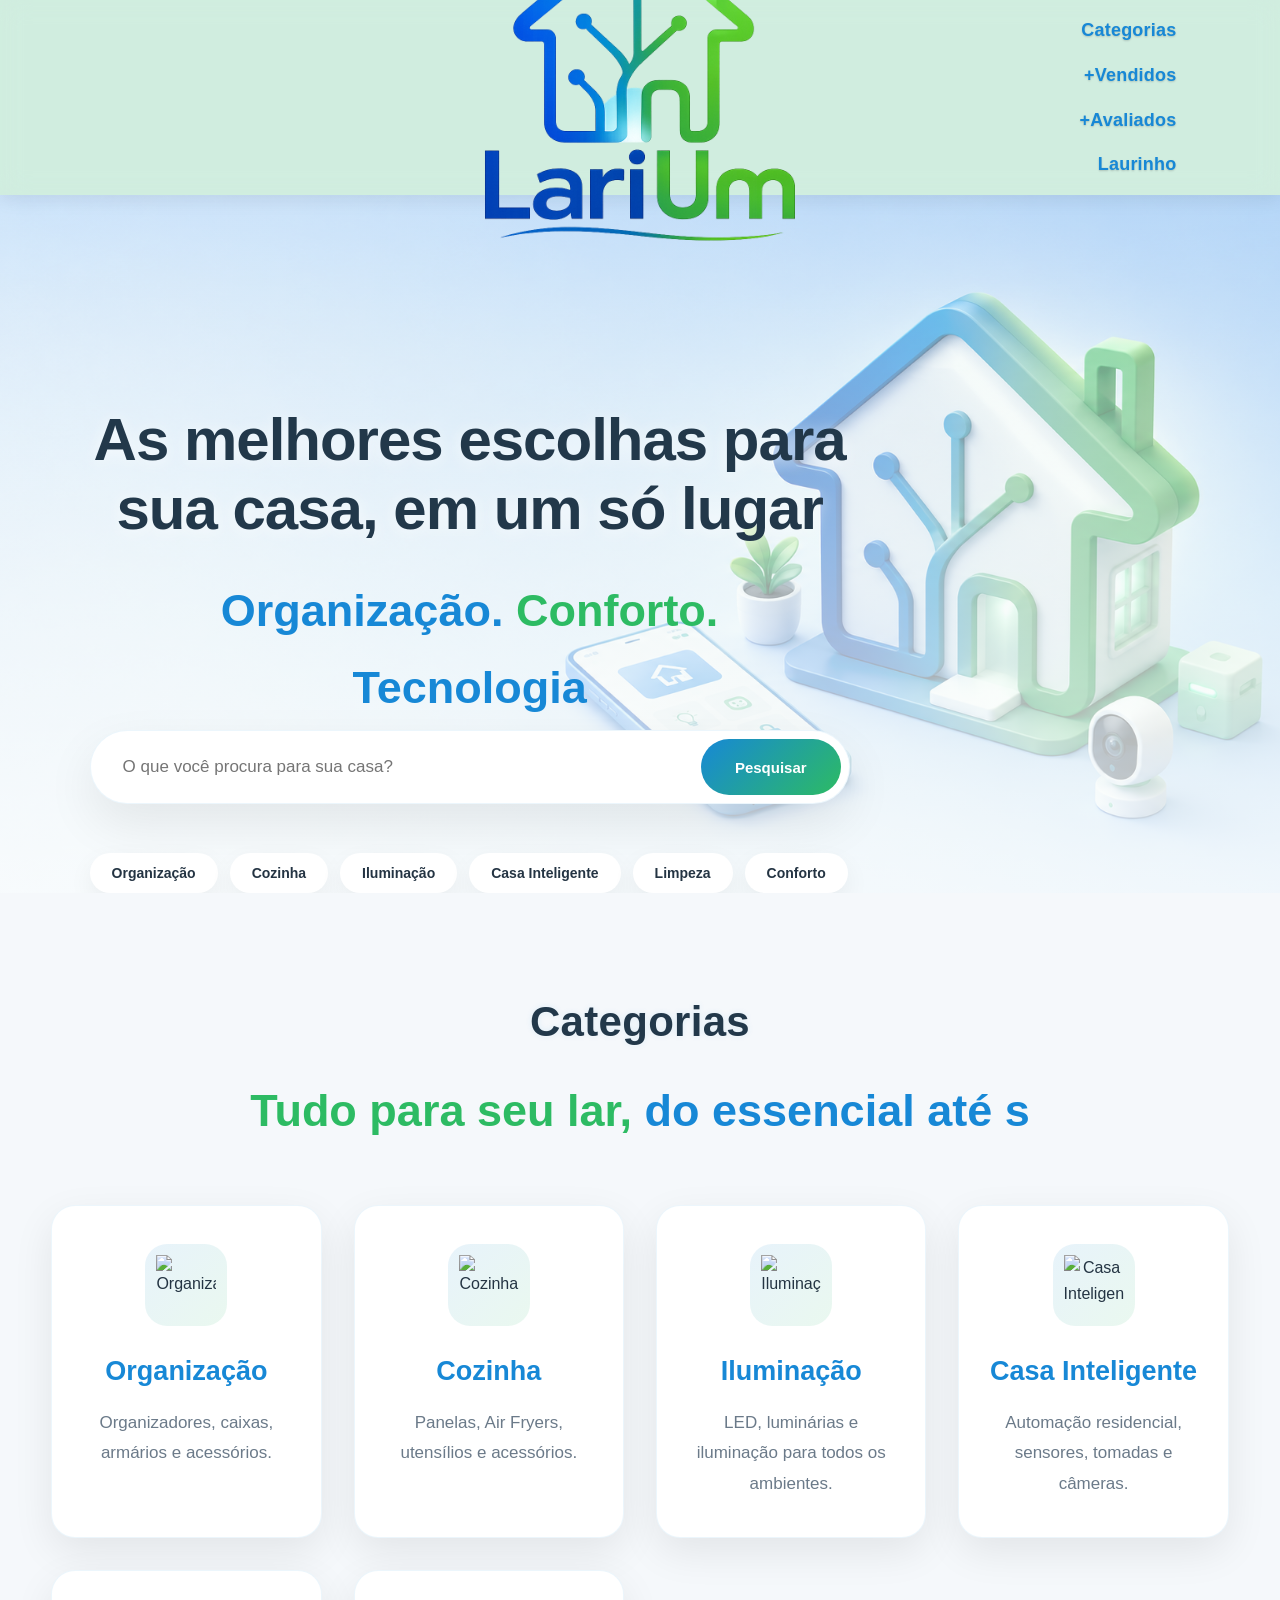
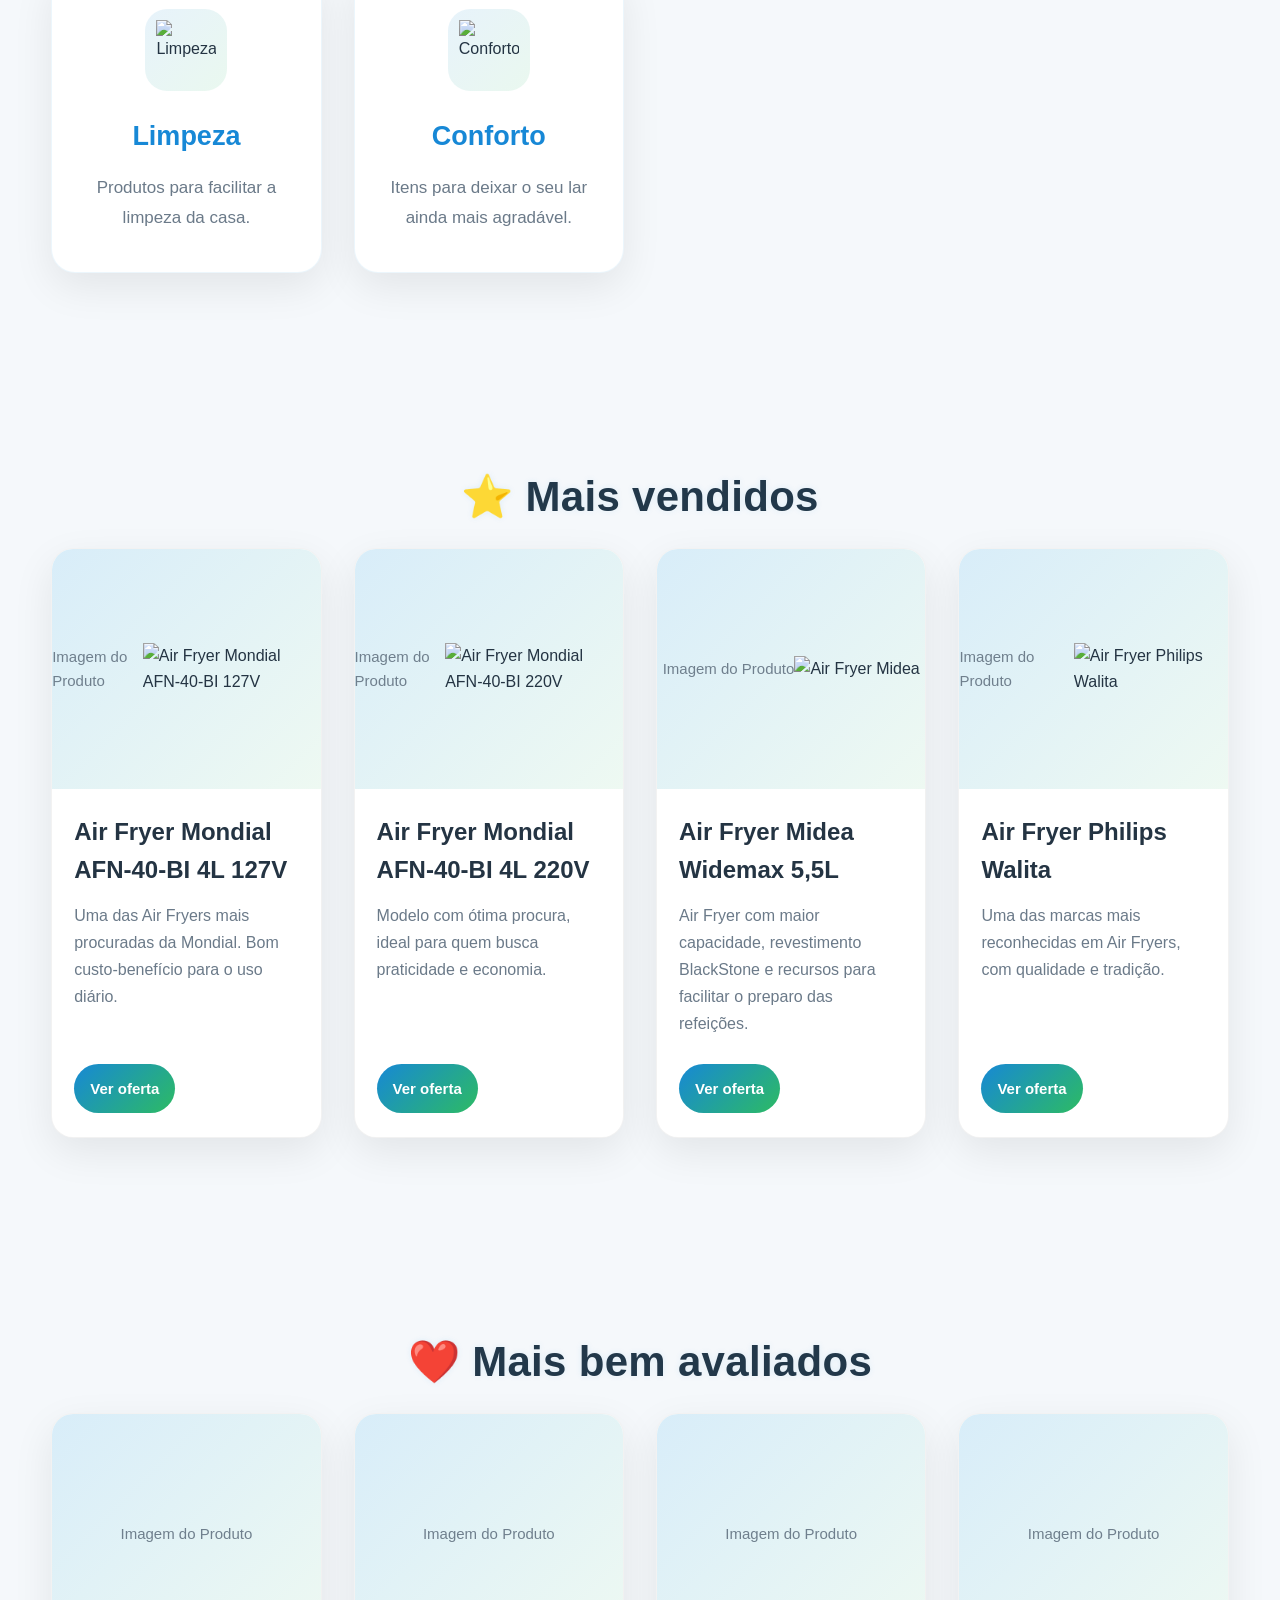
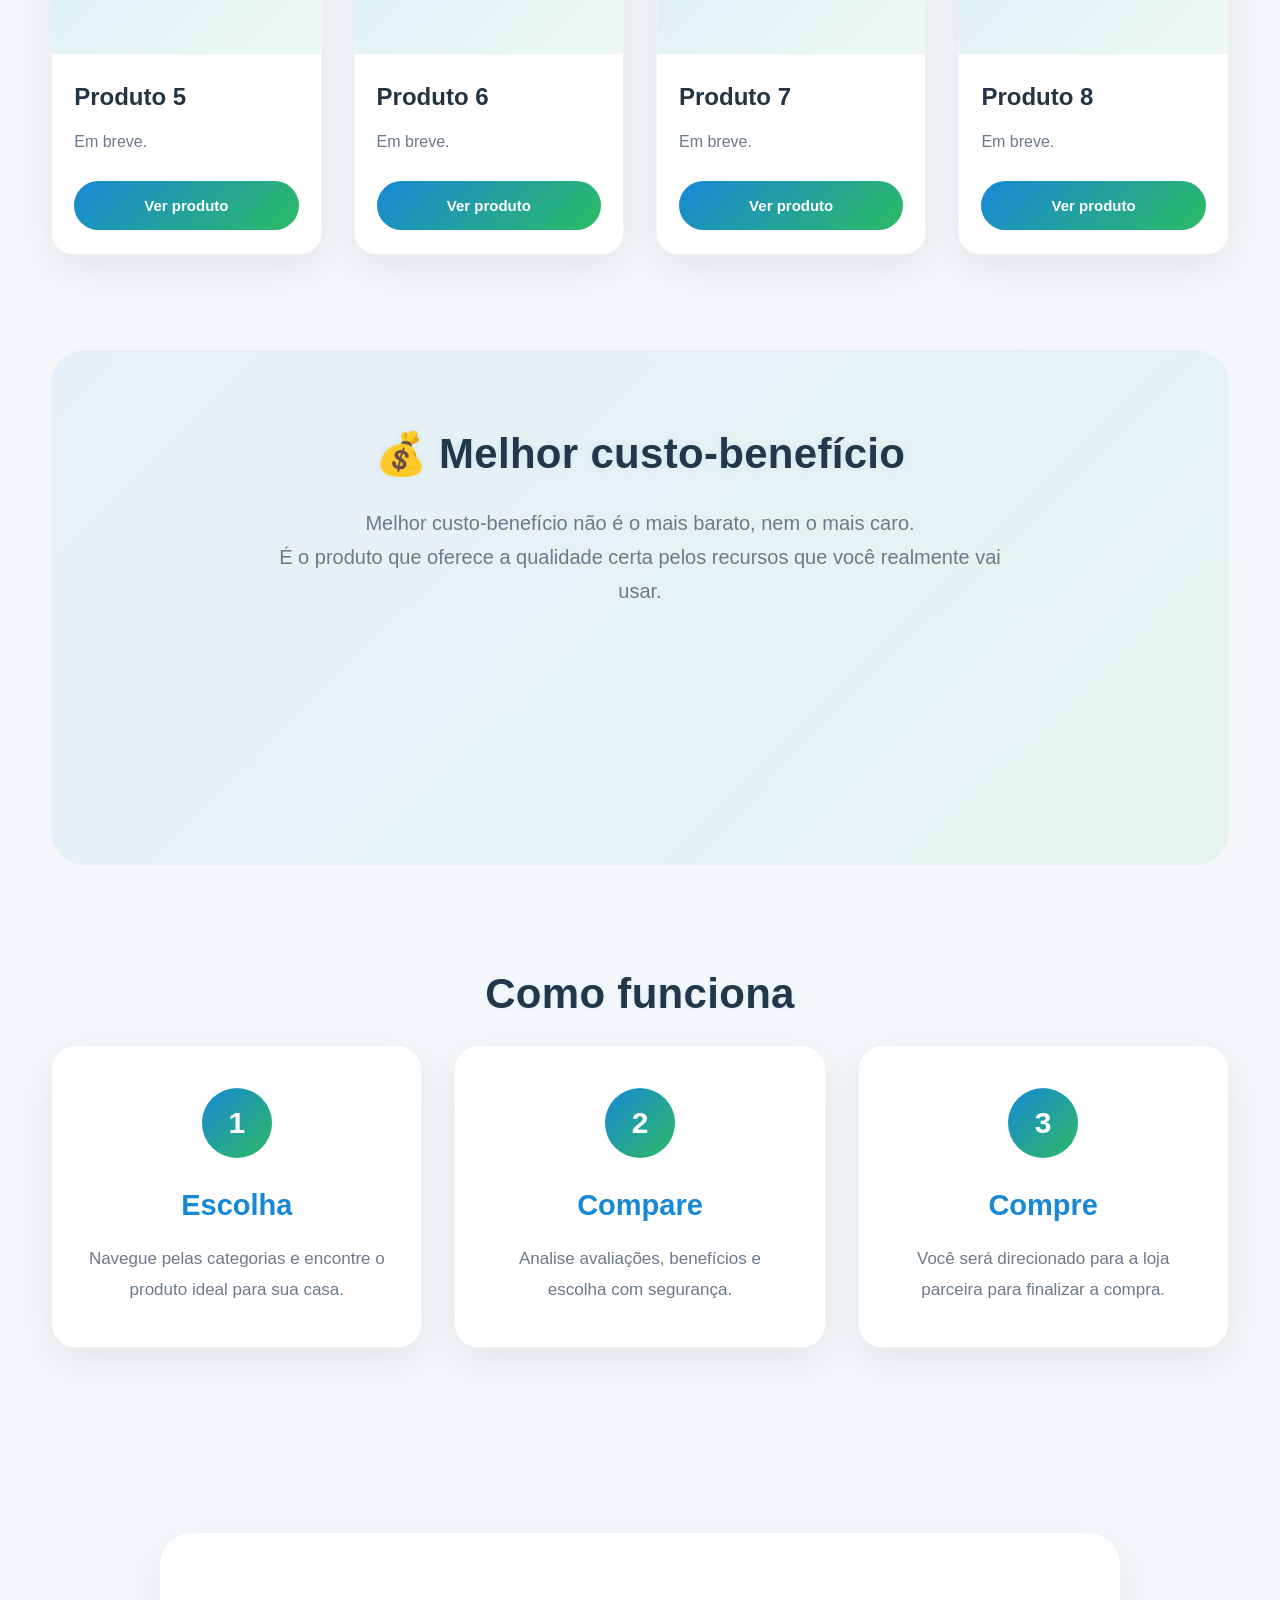
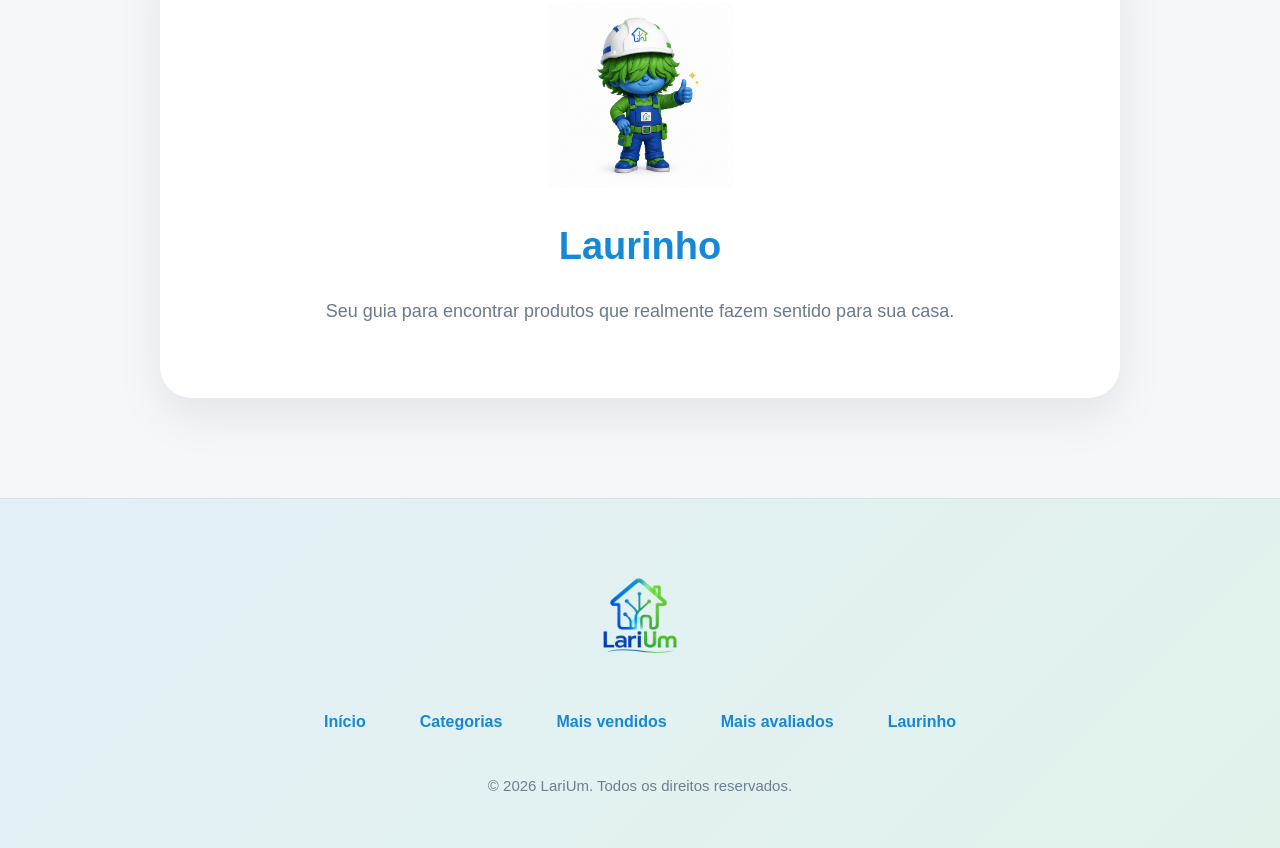
==== commit 7c0cc71b: "Update title and hero text in index.html" ====
--- a/index.html
+++ b/index.html
@@ -6,7 +6,7 @@
 <meta charset="UTF-8">
 <meta name="viewport" content="width=device-width, initial-scale=1.0">
 
-<title>LariUm — Um único lar, tudo em um só lugar.</title>
+<title>LariUm — As melhores escolhas para sua casa, em um só lugar.</title>
 
 <meta name="description"
 content="Descubra produtos para organização, cozinha, iluminação, limpeza, conforto e casa inteligente.">
@@ -74,10 +74,7 @@
 <div class="hero-content">
 
 <h1 class="hero-titulo">
-
-Um único lar,<br>
-tudo em um só lugar.
-
+As melhores escolhas para sua casa, em um só lugar
 </h1>
 
 <div class="texto-rotativo">
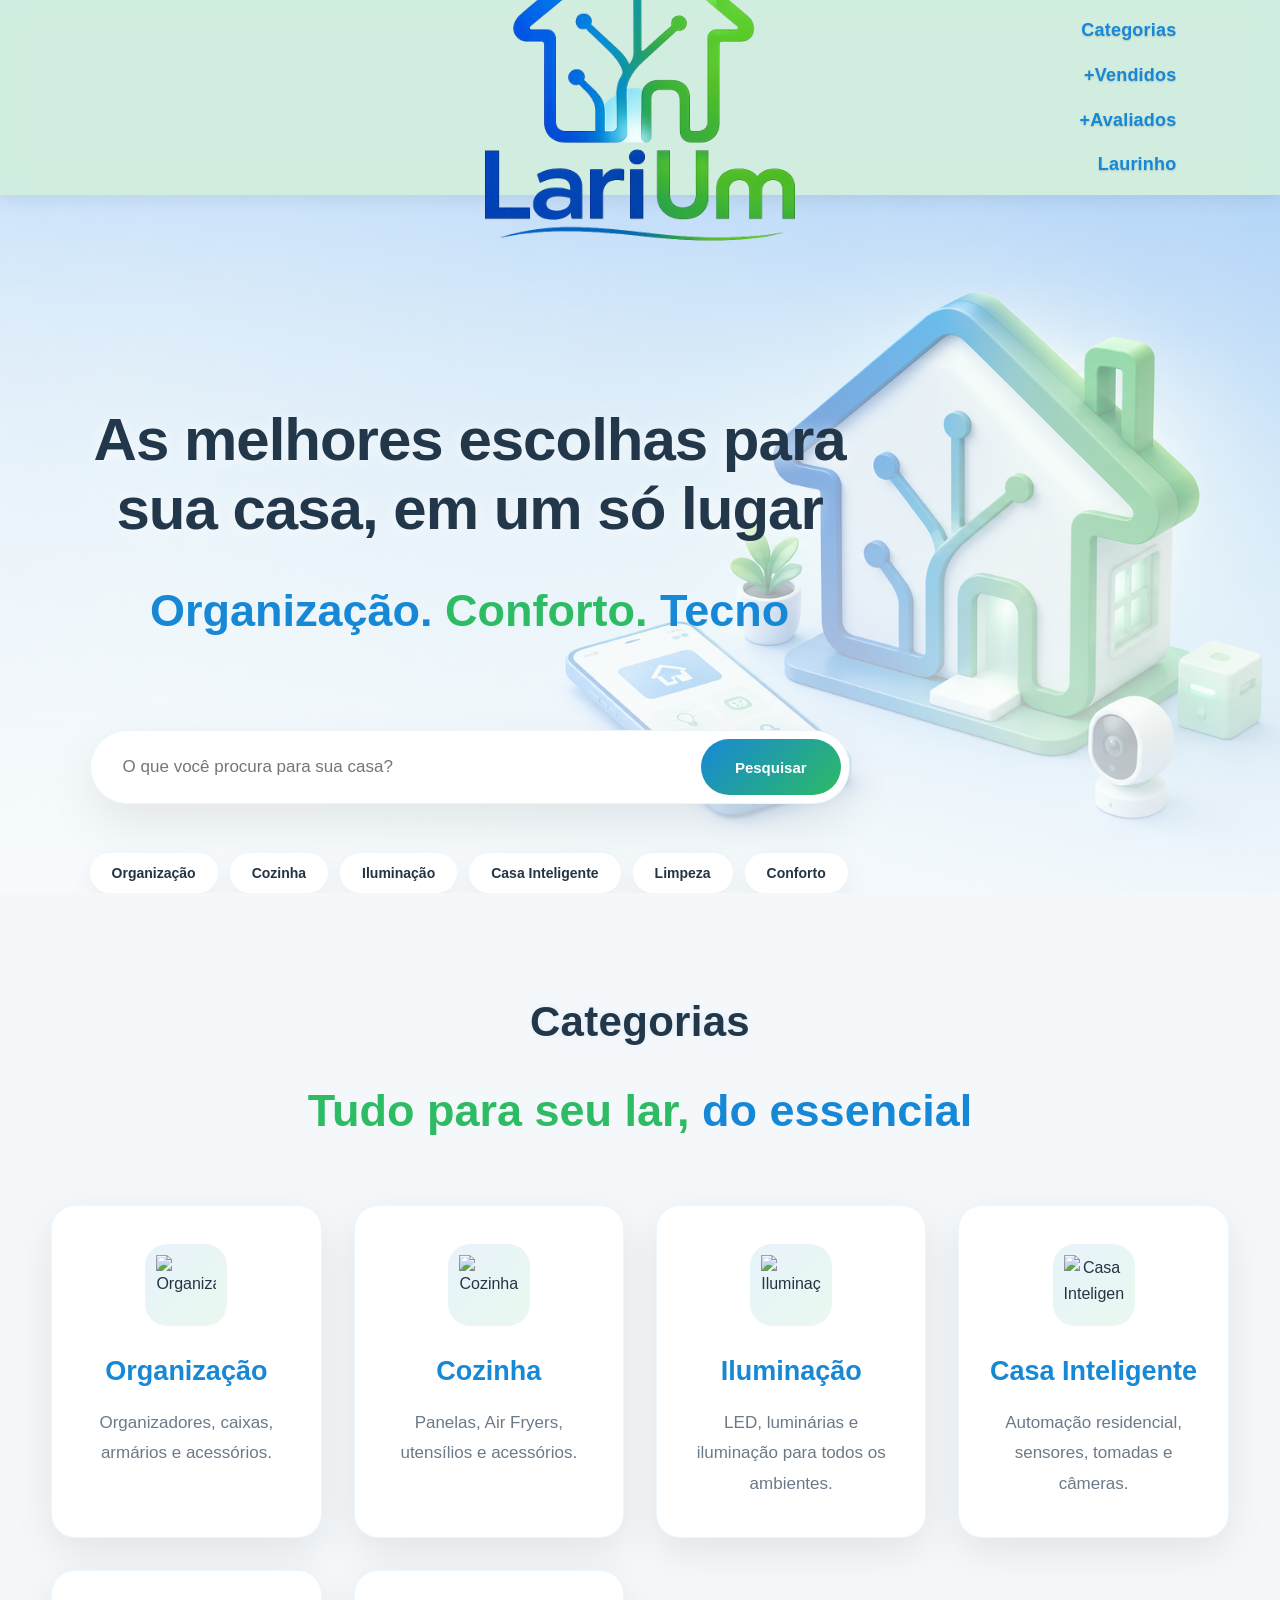
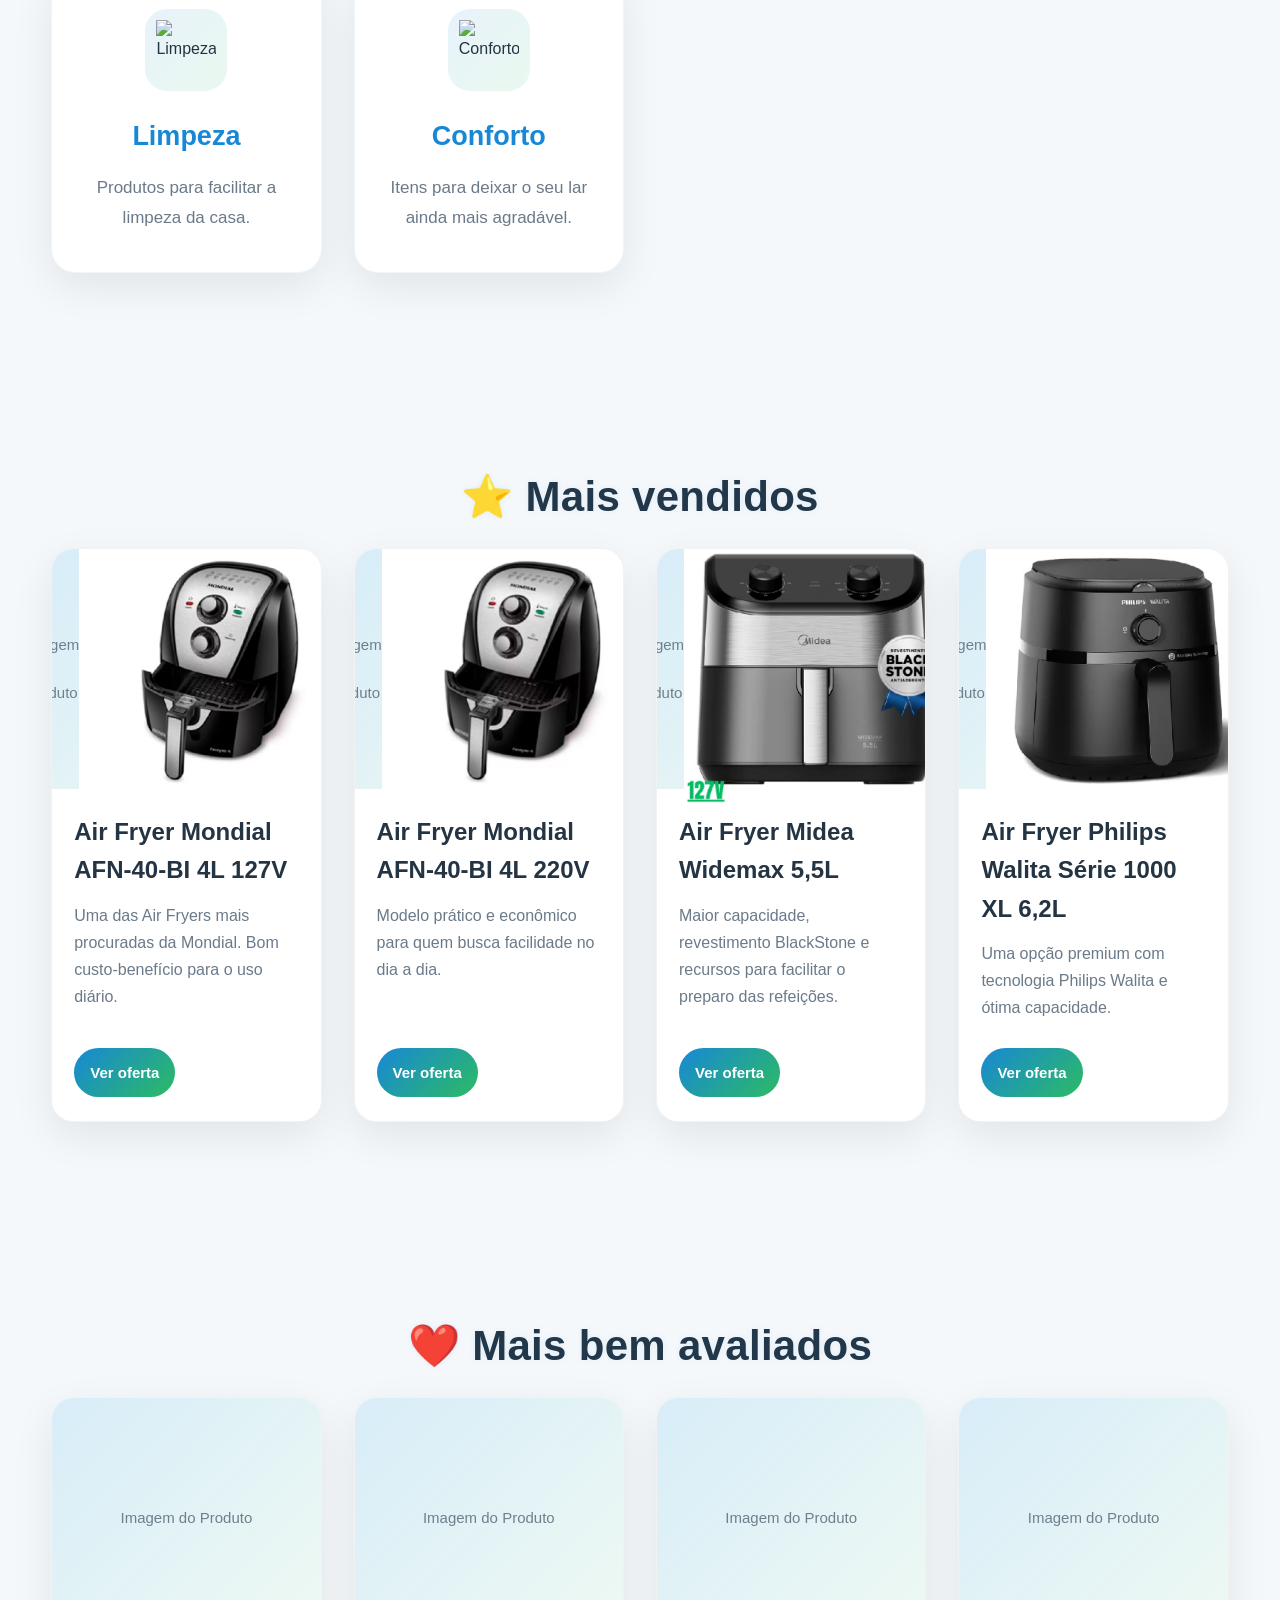
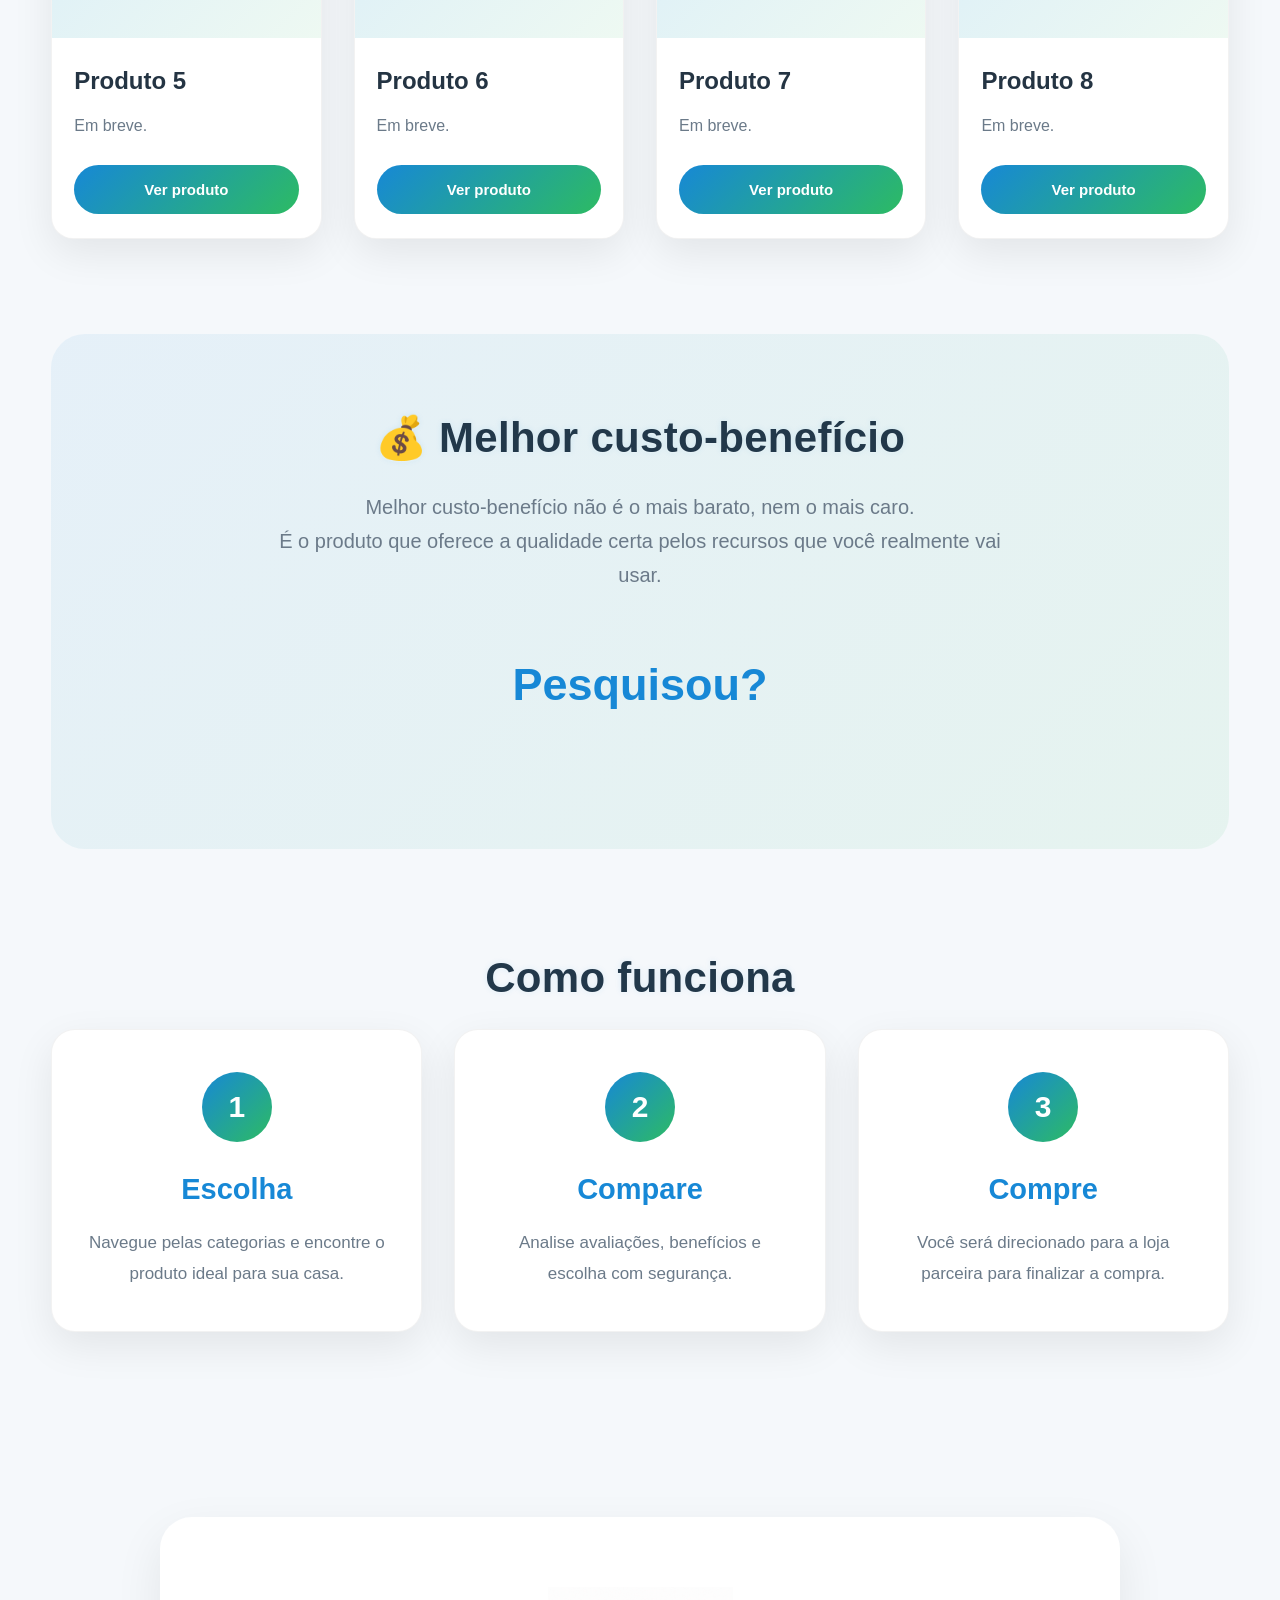
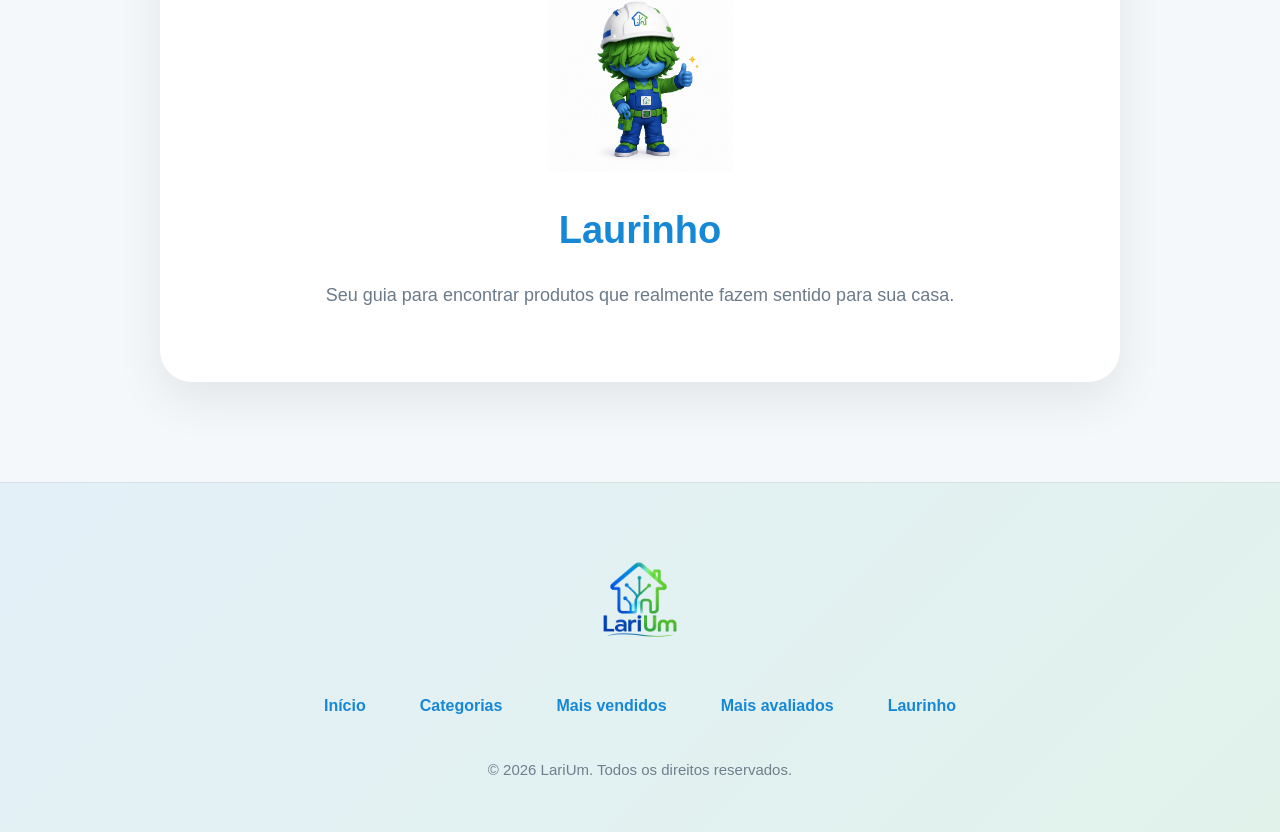
==== commit dac2116f: "Update index.html" ====
--- a/index.html
+++ b/index.html
@@ -262,14 +262,12 @@
 <div class="produto">
 
 <div class="produto-img">
-<img src="images/airfryer-mondial-40bi-127.jpg" alt="Air Fryer Mondial AFN-40-BI 127V">
+<img src="images/produtos/cozinha/airfryer-mondial-4l-127v.png" alt="Air Fryer Mondial AFN-40-BI 4L 127V">
 </div>
 
 <h3>Air Fryer Mondial AFN-40-BI 4L 127V</h3>
 
-<p>
-Uma das Air Fryers mais procuradas da Mondial. Bom custo-benefício para o uso diário.
-</p>
+<p>Uma das Air Fryers mais procuradas da Mondial. Bom custo-benefício para o uso diário.</p>
 
 <a href="https://s.shopee.com.br/9Uzj9BWdE9" target="_blank">
 <button>Ver oferta</button>
@@ -281,14 +279,12 @@
 <div class="produto">
 
 <div class="produto-img">
-<img src="images/airfryer-mondial-40bi-220.jpg" alt="Air Fryer Mondial AFN-40-BI 220V">
+<img src="images/produtos/cozinha/airfryer-mondial-4l-220v.png" alt="Air Fryer Mondial AFN-40-BI 4L 220V">
 </div>
 
 <h3>Air Fryer Mondial AFN-40-BI 4L 220V</h3>
 
-<p>
-Modelo com ótima procura, ideal para quem busca praticidade e economia.
-</p>
+<p>Modelo prático e econômico para quem busca facilidade no dia a dia.</p>
 
 <a href="https://s.shopee.com.br/80AvMghyjE" target="_blank">
 <button>Ver oferta</button>
@@ -300,14 +296,12 @@
 <div class="produto">
 
 <div class="produto-img">
-<img src="images/airfryer-midea.jpg" alt="Air Fryer Midea">
+<img src="images/produtos/cozinha/airfryer-midea-widemax-5-5l.png" alt="Air Fryer Midea Widemax 5,5L">
 </div>
 
 <h3>Air Fryer Midea Widemax 5,5L</h3>
 
-<p>
-Air Fryer com maior capacidade, revestimento BlackStone e recursos para facilitar o preparo das refeições.
-</p>
+<p>Maior capacidade, revestimento BlackStone e recursos para facilitar o preparo das refeições.</p>
 
 <a href="https://s.shopee.com.br/gOKeD3Pdm" target="_blank">
 <button>Ver oferta</button>
@@ -319,14 +313,12 @@
 <div class="produto">
 
 <div class="produto-img">
-<img src="images/airfryer-philips.jpg" alt="Air Fryer Philips Walita">
-</div>
-
-<h3>Air Fryer Philips Walita</h3>
-
-<p>
-Uma das marcas mais reconhecidas em Air Fryers, com qualidade e tradição.
-</p>
+<img src="images/produtos/cozinha/airfryer-philips-walita-6-2l.png" alt="Air Fryer Philips Walita Série 1000 XL 6,2L">
+</div>
+
+<h3>Air Fryer Philips Walita Série 1000 XL 6,2L</h3>
+
+<p>Uma opção premium com tecnologia Philips Walita e ótima capacidade.</p>
 
 <a href="https://s.shopee.com.br/W4uSs5FGp" target="_blank">
 <button>Ver oferta</button>
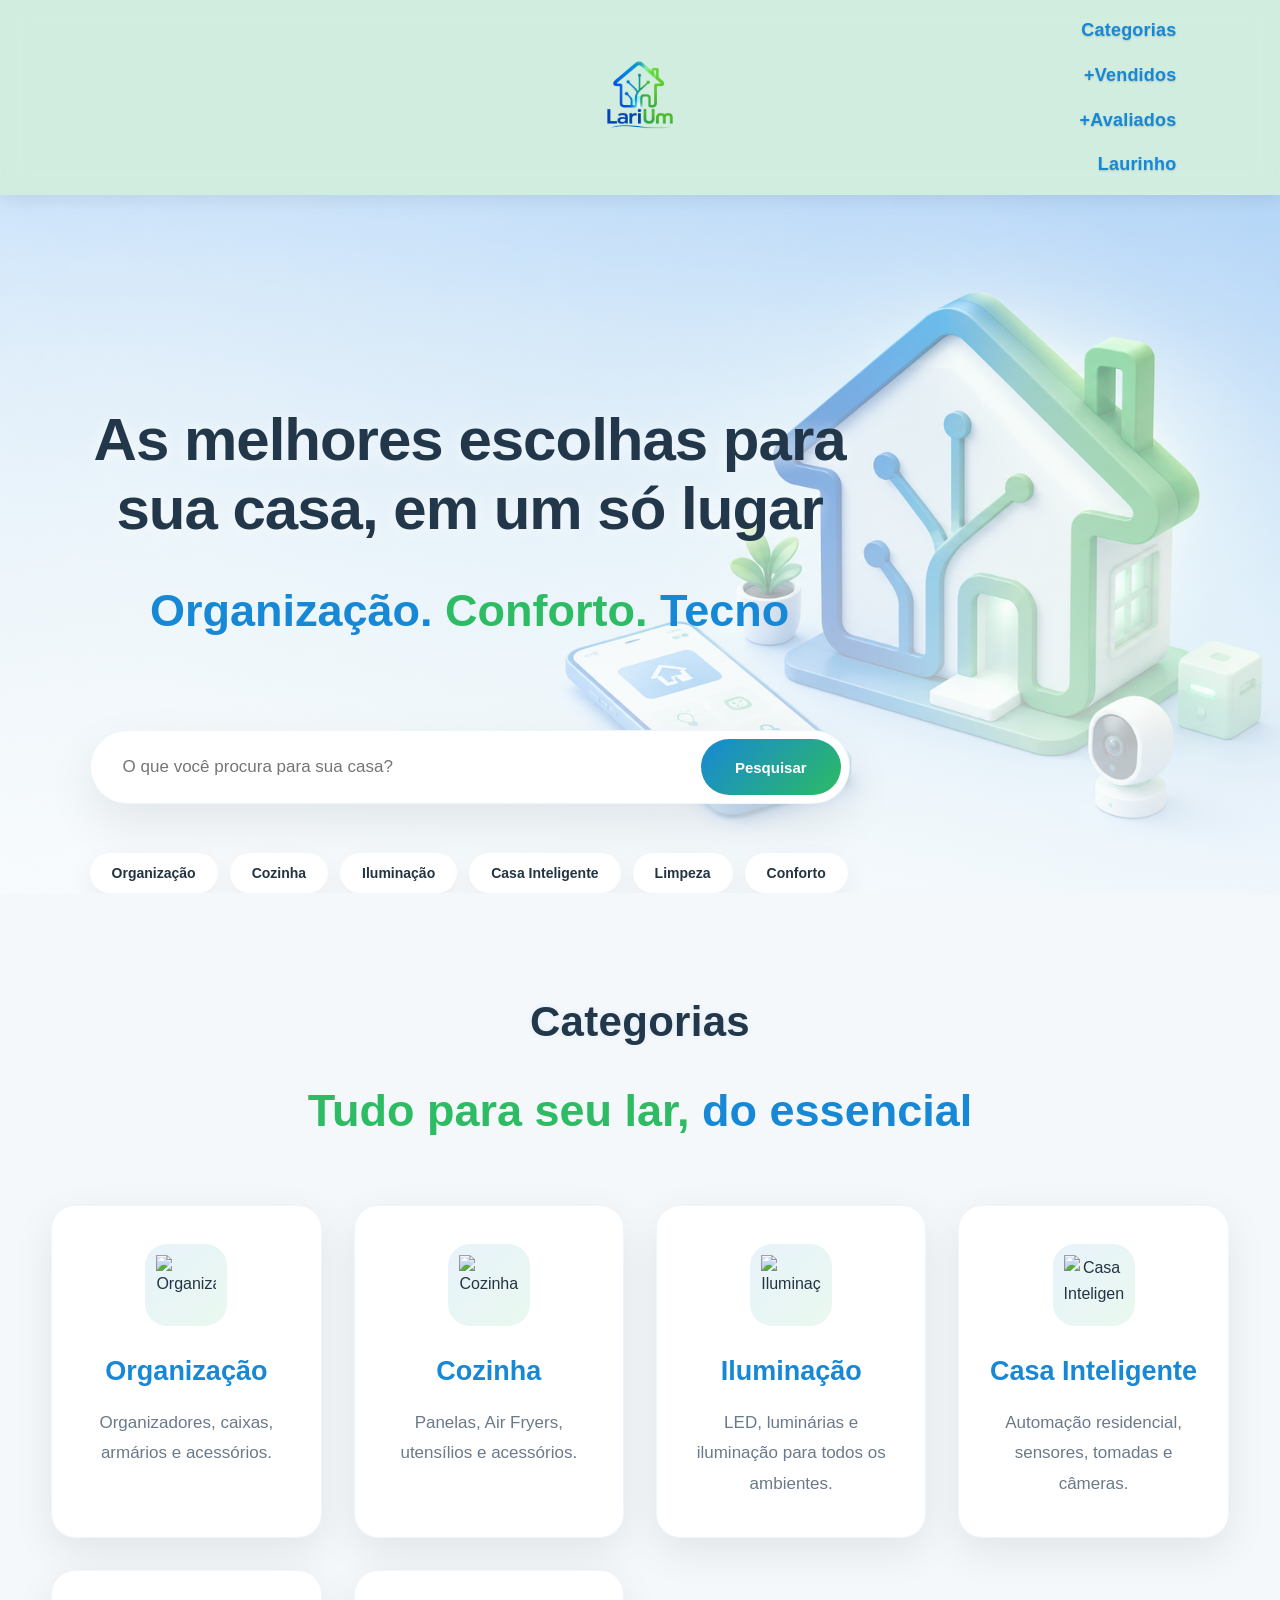
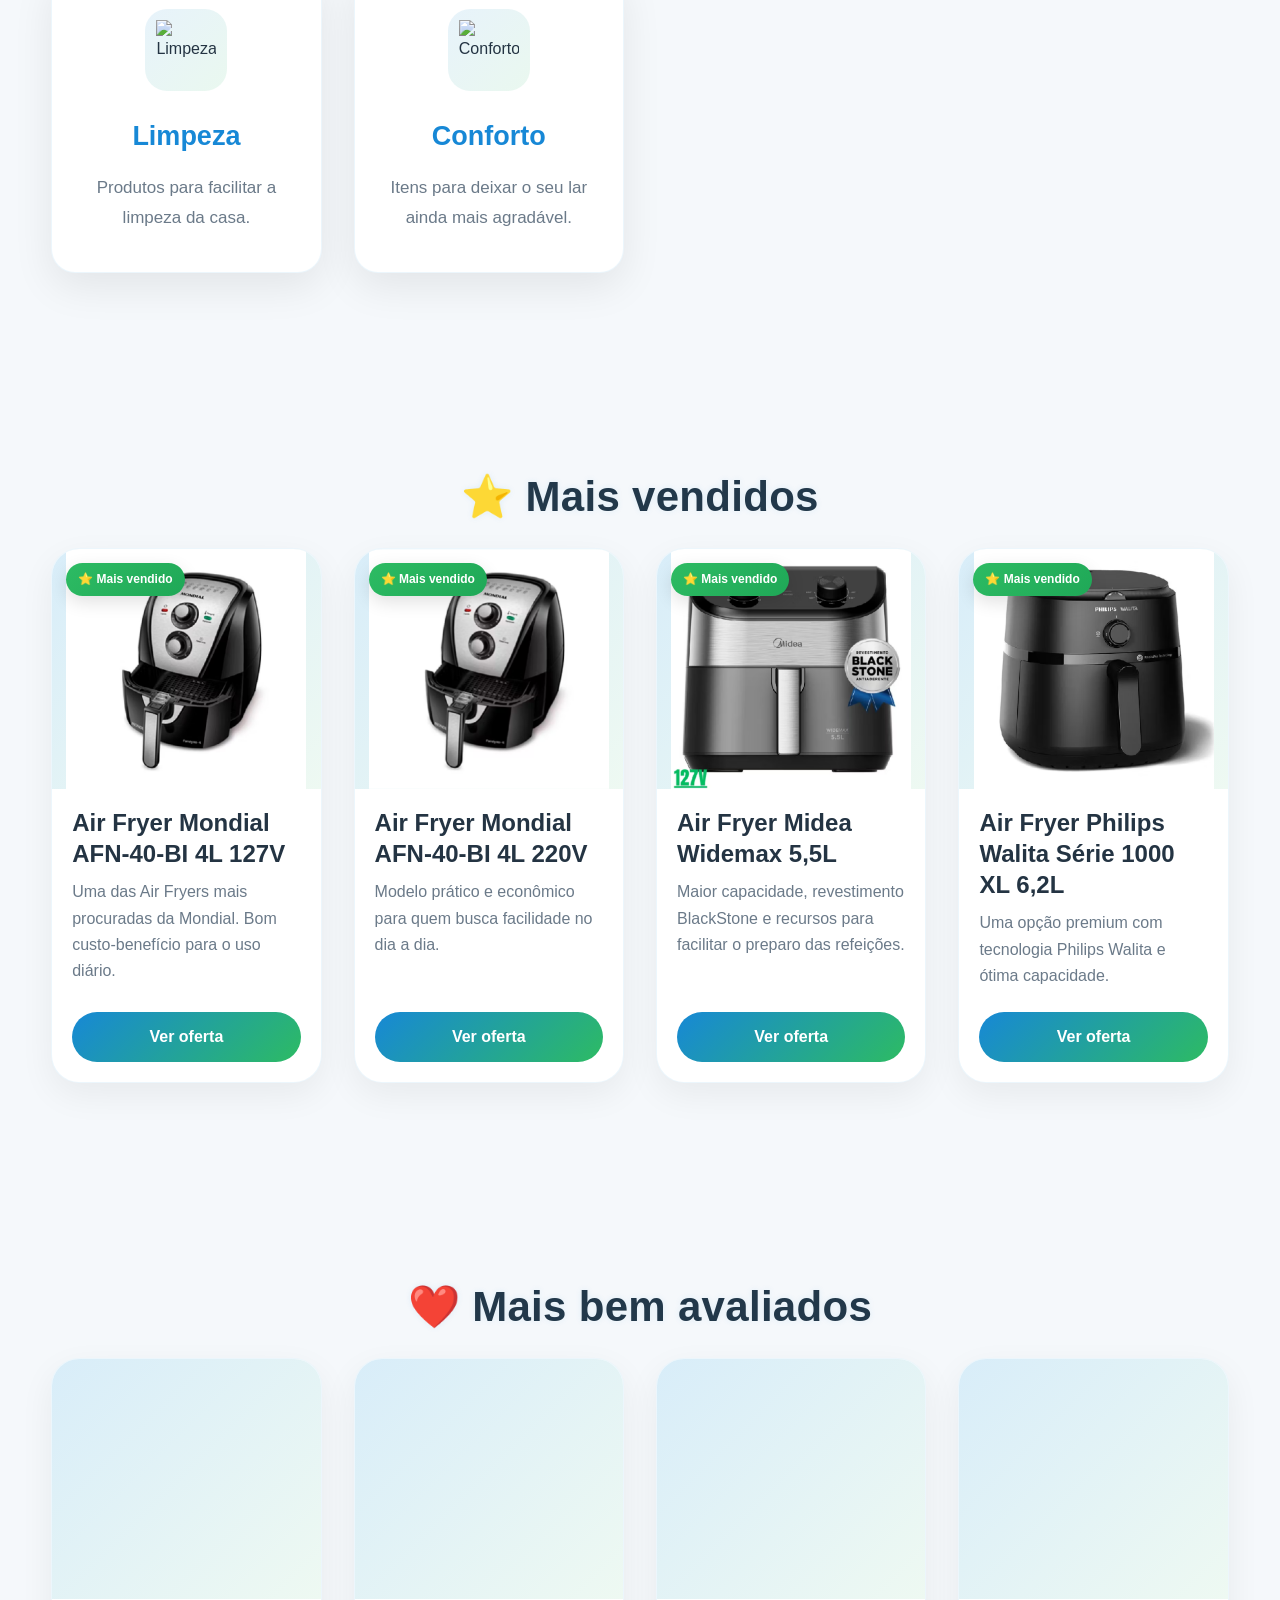
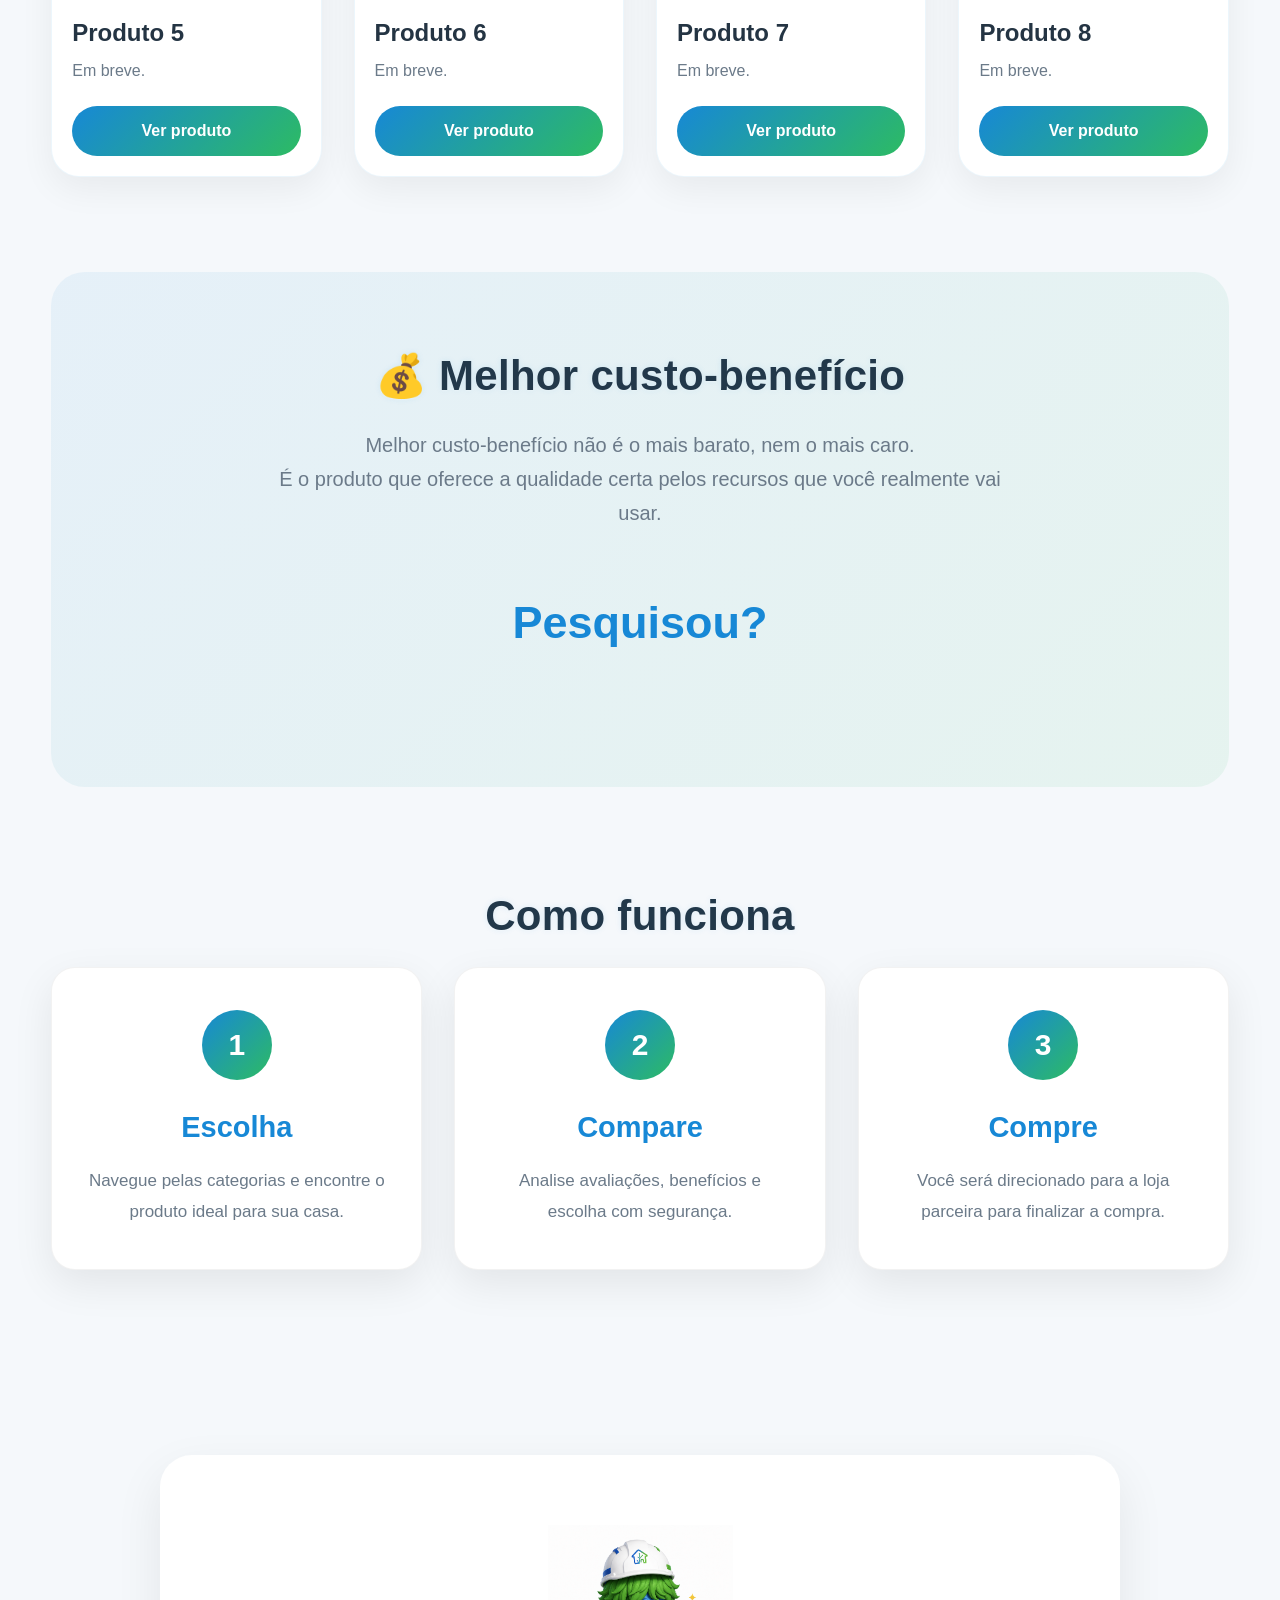
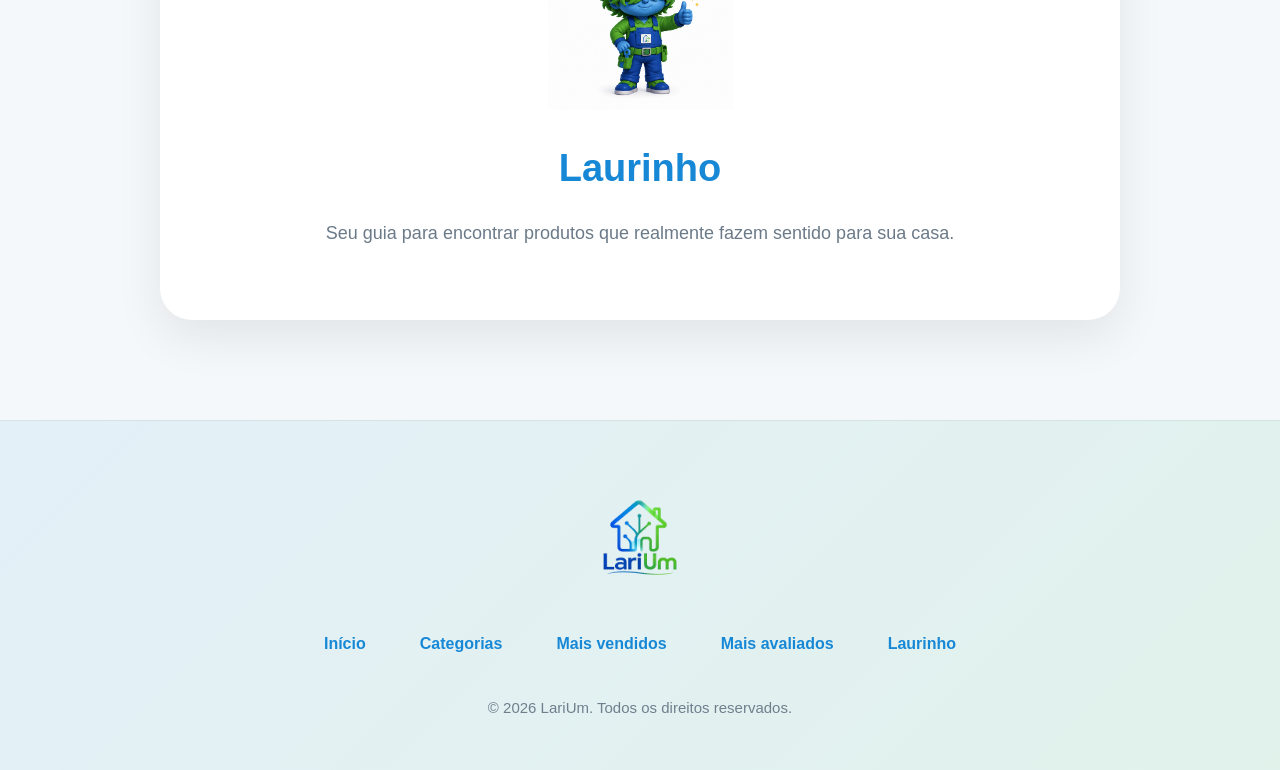
==== commit 7447c83d: "Add 'Mais vendido' label to multiple products" ====
--- a/index.html
+++ b/index.html
@@ -261,6 +261,10 @@
 
 <div class="produto">
 
+<div class="produto-selo selo-vendido">
+⭐ Mais vendido
+</div>
+
 <div class="produto-img">
 <img src="images/produtos/cozinha/airfryer-mondial-4l-127v.png" alt="Air Fryer Mondial AFN-40-BI 4L 127V">
 </div>
@@ -278,6 +282,10 @@
 
 <div class="produto">
 
+<div class="produto-selo selo-vendido">
+⭐ Mais vendido
+</div>
+
 <div class="produto-img">
 <img src="images/produtos/cozinha/airfryer-mondial-4l-220v.png" alt="Air Fryer Mondial AFN-40-BI 4L 220V">
 </div>
@@ -295,6 +303,10 @@
 
 <div class="produto">
 
+<div class="produto-selo selo-vendido">
+⭐ Mais vendido
+</div>
+
 <div class="produto-img">
 <img src="images/produtos/cozinha/airfryer-midea-widemax-5-5l.png" alt="Air Fryer Midea Widemax 5,5L">
 </div>
@@ -309,10 +321,14 @@
 
 </div>
 
-
-<div class="produto">
+<div class="produto">
+
+<div class="produto-selo selo-vendido">
+⭐ Mais vendido
+</div>
 
 <div class="produto-img">
+
 <img src="images/produtos/cozinha/airfryer-philips-walita-6-2l.png" alt="Air Fryer Philips Walita Série 1000 XL 6,2L">
 </div>
 
--- a/style.css
+++ b/style.css
@@ -144,9 +144,9 @@
 pointer-events:none;
 }
 .logo img{
-height:100%;
+height:90px;
 width:auto;
-max-height:100%;
+max-height:90px;
 
 object-fit:contain;
 
@@ -384,8 +384,9 @@
 }
 
 .frase span{
-display:inline;
-white-space:nowrap;
+    display:inline;
+    white-space:normal;
+    overflow-wrap:break-word;
 }
 
 .azul{
@@ -732,25 +733,37 @@
 
 .produto{
 
-display:flex;  
-flex-direction:column;  
-
-overflow:hidden;  
-
-background:#fff;  
-border-radius:22px;  
-border:1px solid rgba(0,0,0,.05);  
-
-box-shadow:0 14px 40px rgba(0,0,0,.08);  
-
-transition:.35s;
+display:flex;
+flex-direction:column;
+
+overflow:hidden;
+
+background:#fff;
+
+border-radius:28px;
+
+border:1px solid rgba(23,136,214,.08);
+
+box-shadow:
+0 12px 35px rgba(0,0,0,.06);
+
+transition:
+transform .35s ease,
+box-shadow .35s ease,
+border-color .35s ease;
+
+position:relative;
 
 }
 
 .produto:hover{
 
-transform:translateY(-8px);  
-box-shadow:0 22px 50px rgba(0,0,0,.12);
+transform:translateY(-8px);
+
+border-color:rgba(45,187,99,.35);
+
+box-shadow:
+0 22px 55px rgba(0,0,0,.12);
 
 }
 
@@ -770,59 +783,146 @@
 
 }
 
-.produto-img::before{
-
-content:"Imagem do Produto";  
-color:#6f7f8d;  
-font-size:15px;
+.produto-img img{
+
+width:100%;
+height:100%;
+object-fit:contain;
+display:block;
 
 }
 
 .produto h3{
 
-margin:24px 22px 12px;  
-font-size:24px;  
-color:#243443;  
+margin:18px 20px 10px;
+
+font-size:24px;
+
 font-weight:800;
 
+line-height:1.3;
+
+color:#243443;
+
 }
 
 .produto p{
 
-margin:0 22px 26px;  
-color:var(--textoClaro);  
-line-height:1.7;  
+margin:0 20px 22px;
+
+color:var(--textoClaro);
+
+font-size:16px;
+
+line-height:1.65;
+
 flex:1;
 
 }
 
 .produto button{
 
-margin:0 22px 24px;  
-padding:16px;  
-
-border:none;  
-border-radius:999px;  
-
-cursor:pointer;  
-
-color:#fff;  
-font-size:15px;  
-font-weight:700;  
-
-background:linear-gradient(  
-    135deg,  
-    var(--azul),  
-    var(--verde)  
-);  
-
-transition:.35s;
+width:calc(100% - 40px);
+
+margin:0 20px 20px;
+
+padding:16px 22px;
+
+border:none;
+
+border-radius:999px;
+
+cursor:pointer;
+
+font-size:16px;
+
+font-weight:700;
+
+color:#fff;
+
+background:linear-gradient(
+135deg,
+var(--azul),
+var(--verde)
+);
+
+transition:.30s;
 
 }
 
 .produto button:hover{
 
-transform:translateY(-3px);
+transform:translateY(-2px);
+
+box-shadow:
+0 10px 28px rgba(23,136,214,.25);
+
+}
+/* ================= SELOS DOS PRODUTOS ================= */
+
+.produto-selo{
+
+position:absolute;
+
+top:14px;
+left:14px;
+
+z-index:5;
+
+display:inline-flex;
+align-items:center;
+
+padding:7px 12px;
+
+border-radius:999px;
+
+font-size:12px;
+font-weight:700;
+
+color:#fff;
+
+box-shadow:
+0 6px 18px rgba(0,0,0,.12);
+
+}
+
+.selo-vendido{
+
+background:linear-gradient(
+135deg,
+var(--verde),
+#1fa857
+);
+
+}
+
+.selo-beneficio{
+
+background:linear-gradient(
+135deg,
+var(--azul),
+var(--verde)
+);
+
+}
+
+.selo-oferta{
+
+background:linear-gradient(
+135deg,
+#ff9800,
+#ff6f00
+);
+
+}
+
+.selo-avaliado{
+
+background:linear-gradient(
+135deg,
+#ff4d6d,
+#ff758f
+);
 
 }
 
@@ -1175,7 +1275,7 @@
 
 .slogan{  
 
-    font-size:55px;  
+    font-size:35px;  
 
 }  
 
@@ -1247,7 +1347,7 @@
 
 .slogan{  
 
-    font-size:24px;  
+    font-size:35px;  
 
 }  
 
@@ -1304,6 +1404,18 @@
     gap:10px;  
 
 }
+ 
+@media (max-width:768px){
+
+    .produto-img{
+        height:160px;
+    }
+
+.produto-img img{
+        width:70%;
+        height:70%;
+        object-fit:contain;
+    }
 
 }
 
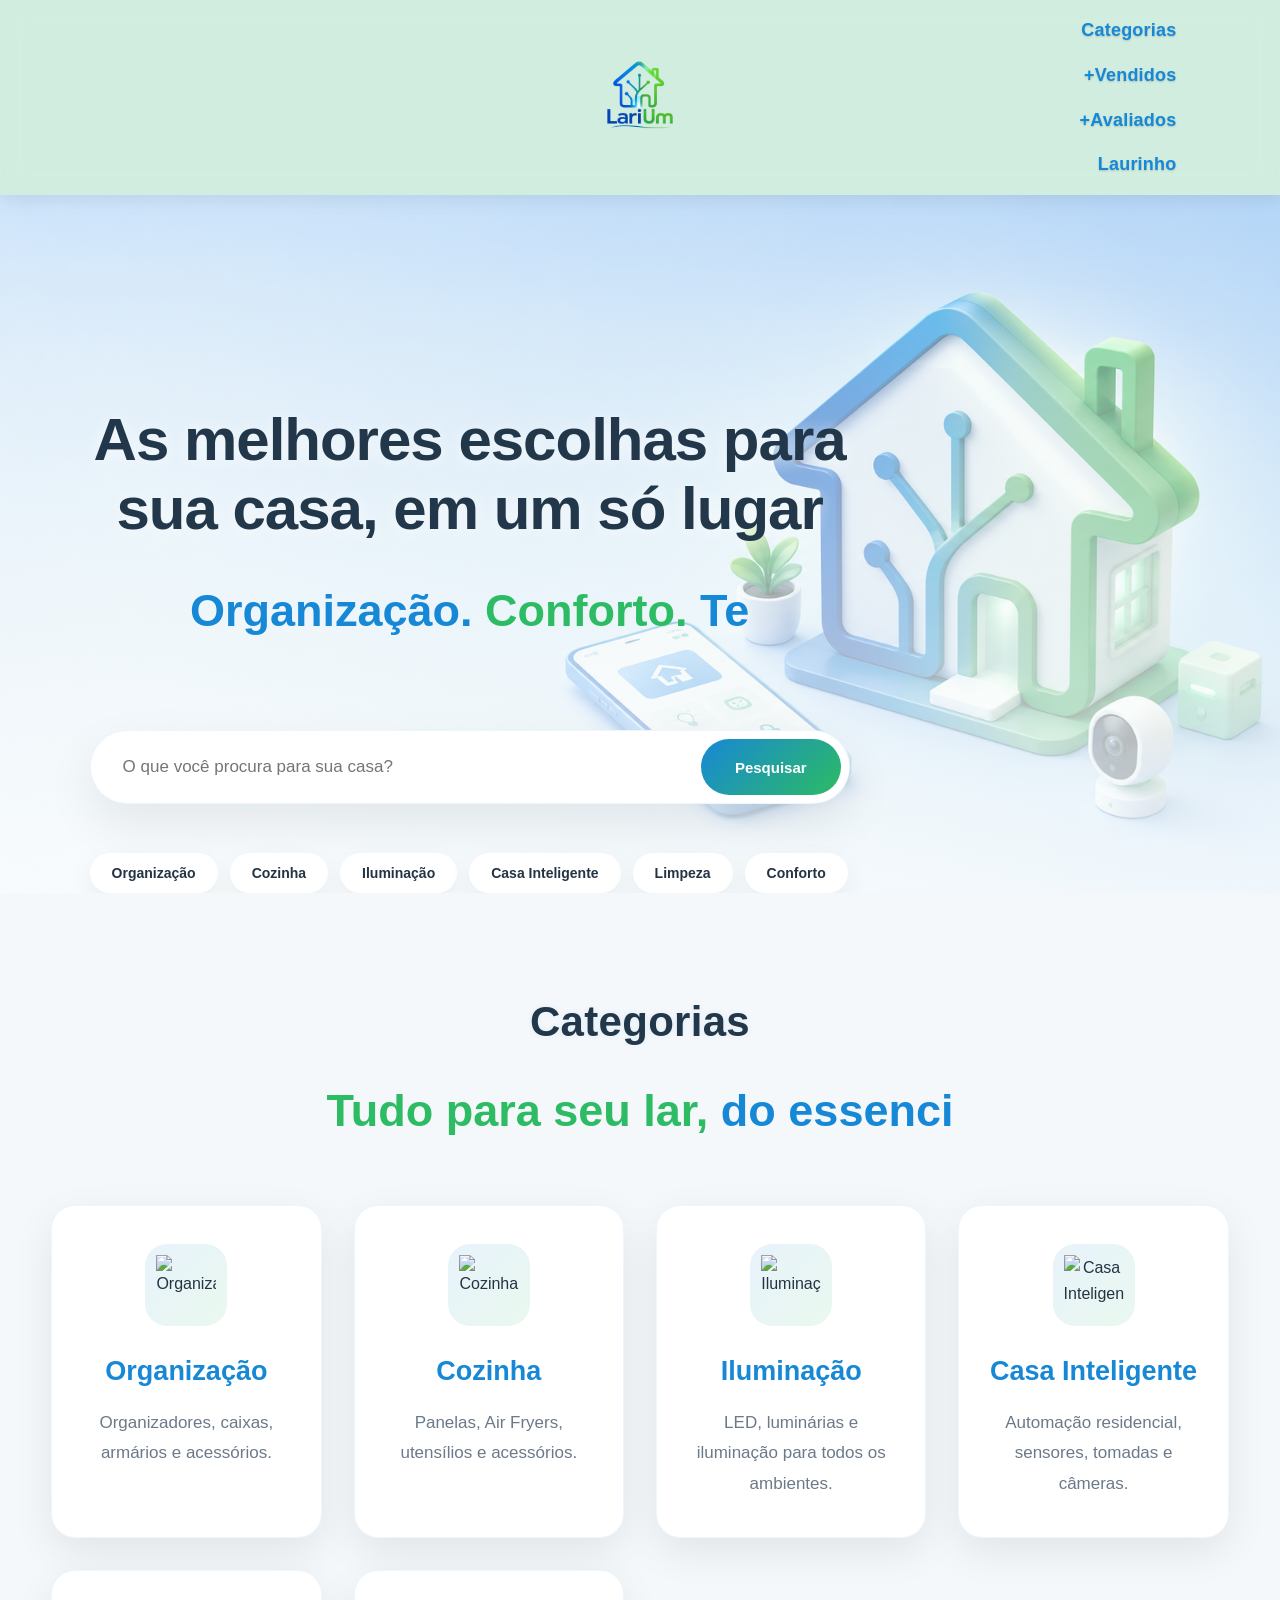
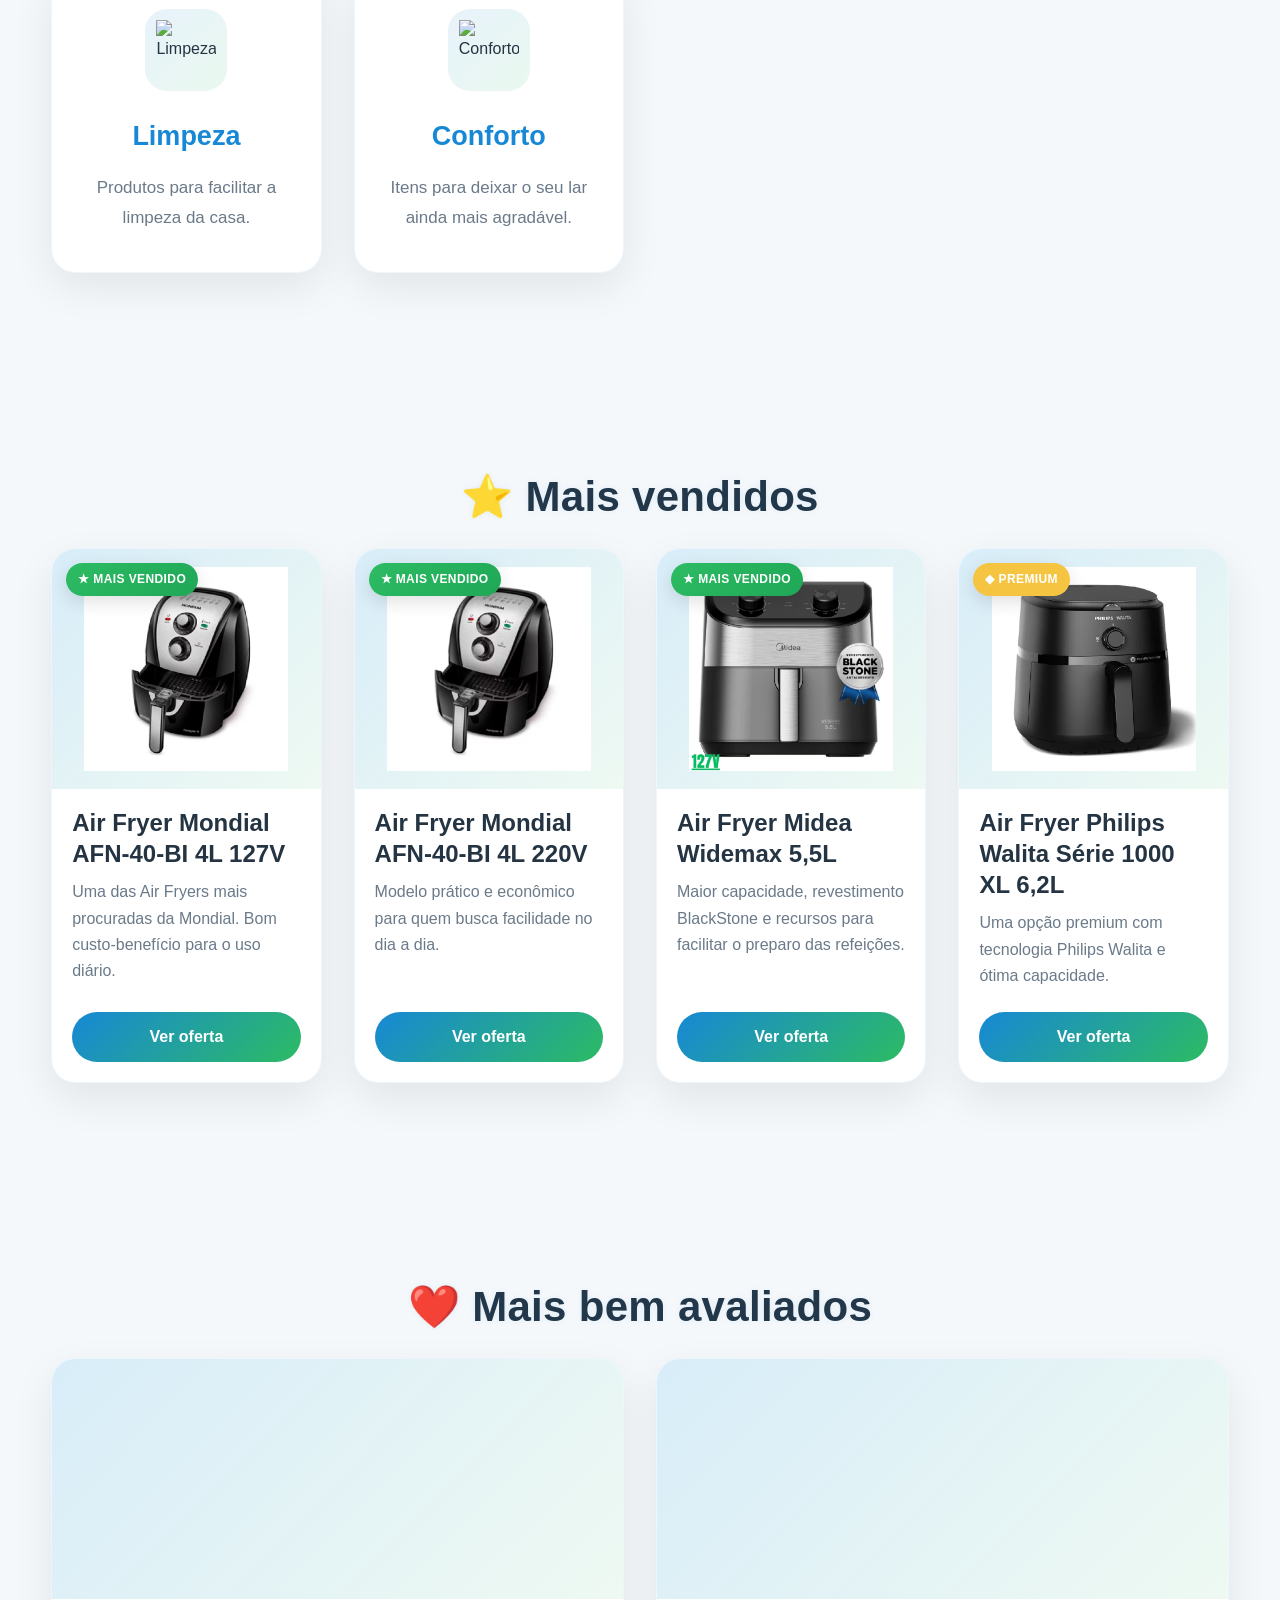
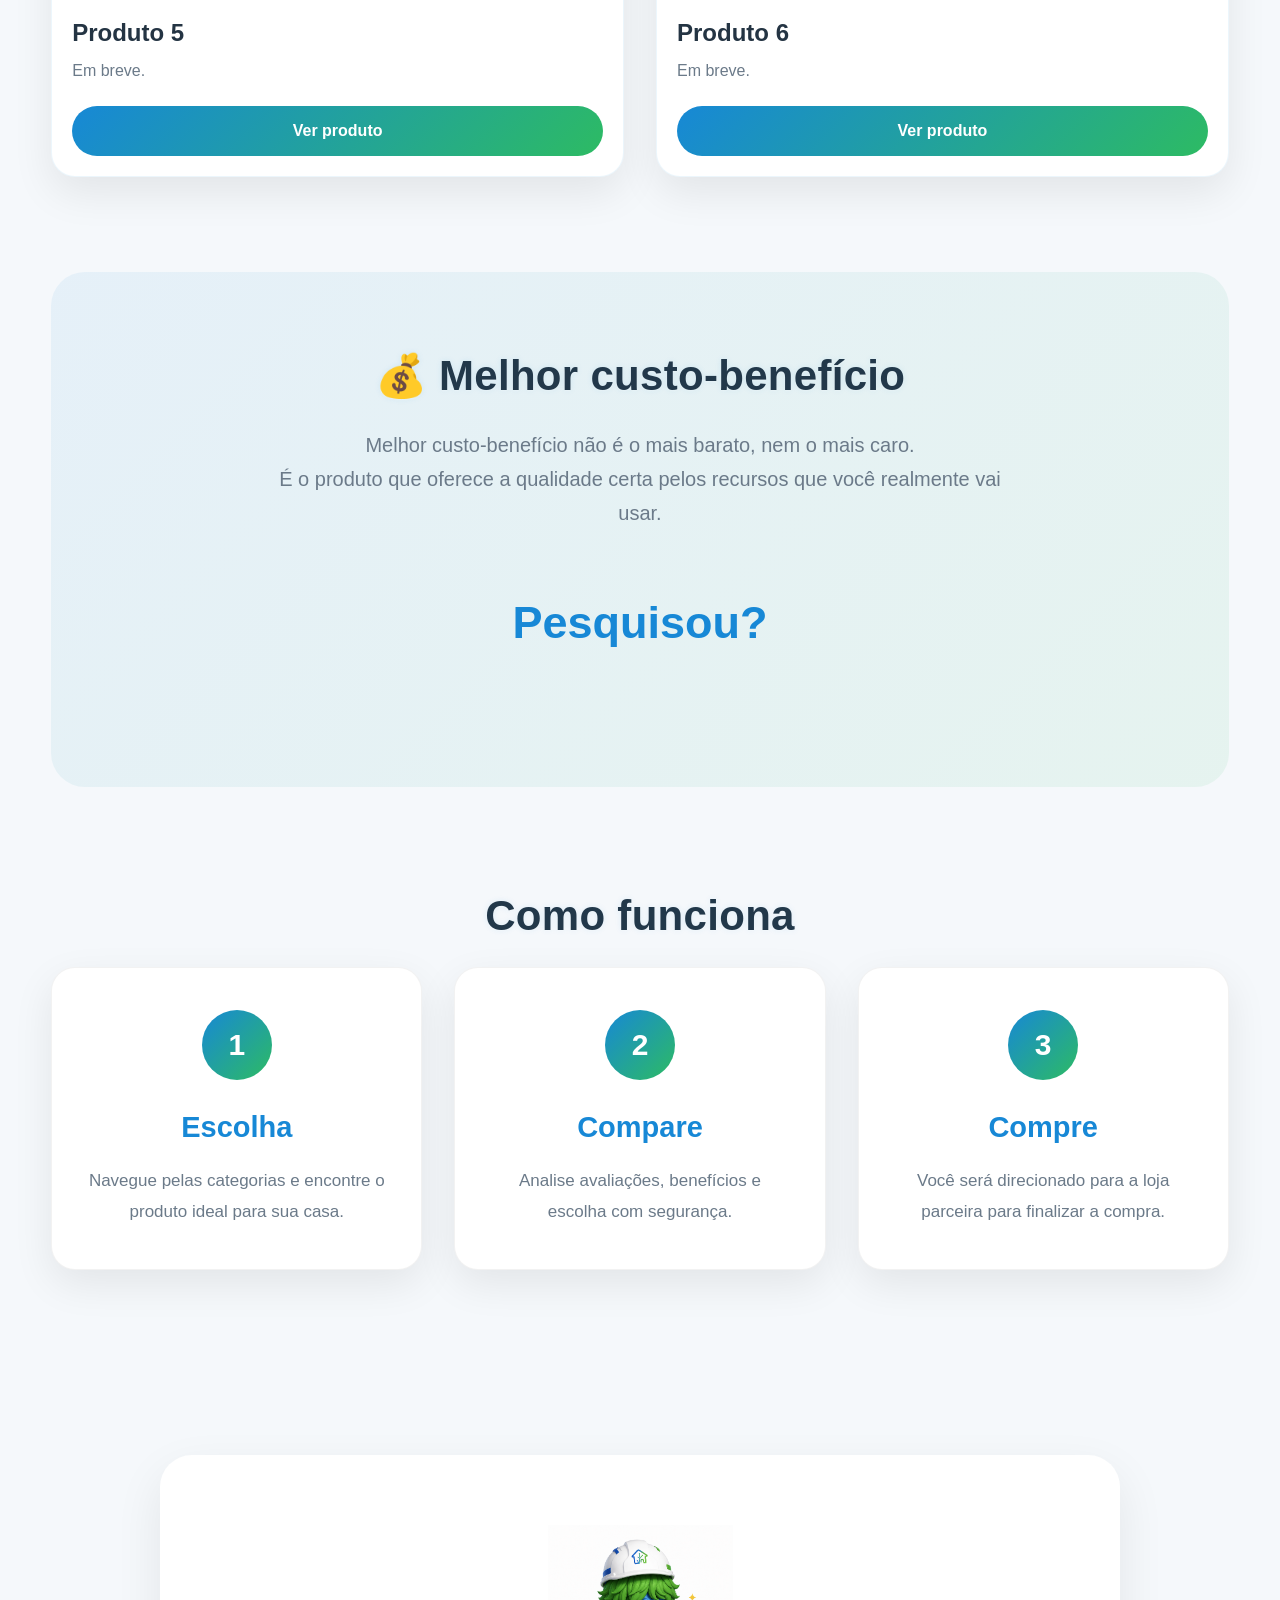
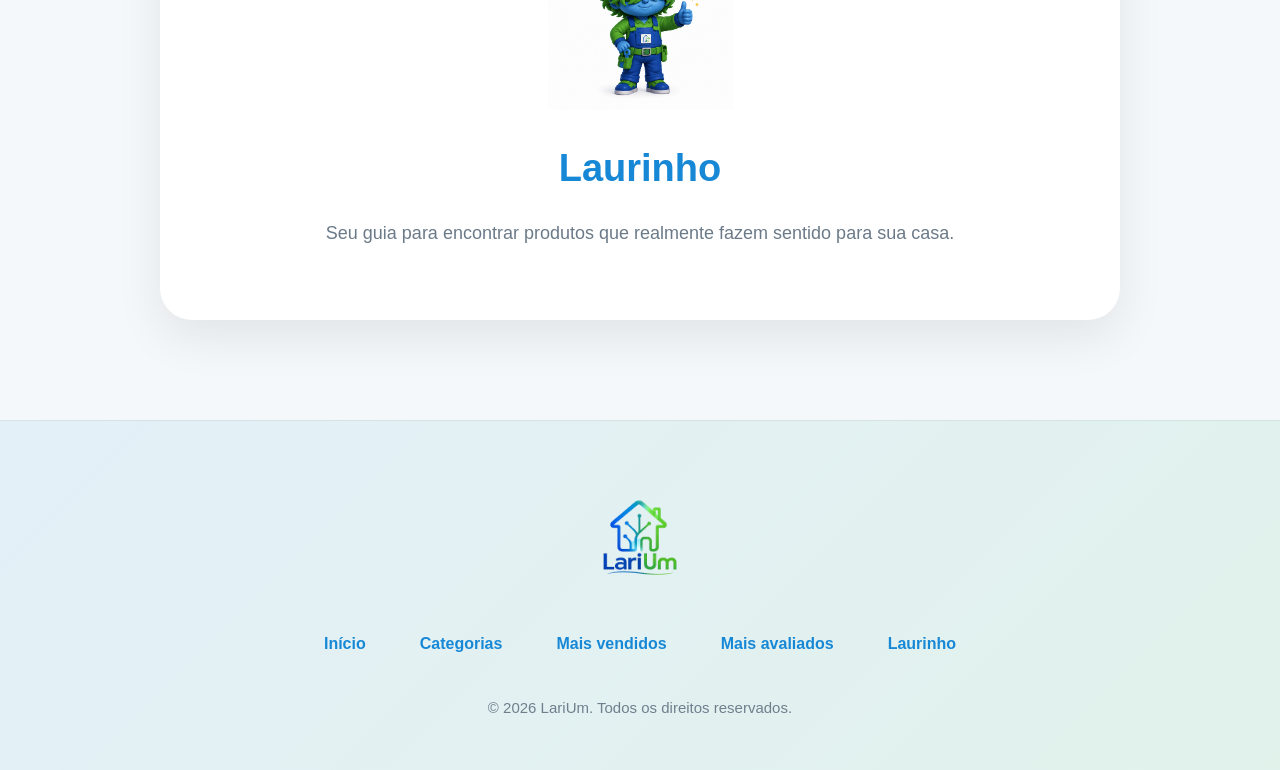
==== commit 0f53e7f1: "Refactor product listings and remove comments" ====
--- a/index.html
+++ b/index.html
@@ -255,92 +255,91 @@
 
 <h2>⭐ Mais vendidos</h2>
 
-<!--<p class="subtitulo"-->
-
 <div class="produtos-grid">
 
-<div class="produto">
-
-<div class="produto-selo selo-vendido">
-⭐ Mais vendido
-</div>
-
-<div class="produto-img">
-<img src="images/produtos/cozinha/airfryer-mondial-4l-127v.png" alt="Air Fryer Mondial AFN-40-BI 4L 127V">
-</div>
-
-<h3>Air Fryer Mondial AFN-40-BI 4L 127V</h3>
-
-<p>Uma das Air Fryers mais procuradas da Mondial. Bom custo-benefício para o uso diário.</p>
-
-<a href="https://s.shopee.com.br/9Uzj9BWdE9" target="_blank">
-<button>Ver oferta</button>
-</a>
-
-</div>
-
-
-<div class="produto">
-
-<div class="produto-selo selo-vendido">
-⭐ Mais vendido
-</div>
-
-<div class="produto-img">
-<img src="images/produtos/cozinha/airfryer-mondial-4l-220v.png" alt="Air Fryer Mondial AFN-40-BI 4L 220V">
-</div>
-
-<h3>Air Fryer Mondial AFN-40-BI 4L 220V</h3>
-
-<p>Modelo prático e econômico para quem busca facilidade no dia a dia.</p>
-
-<a href="https://s.shopee.com.br/80AvMghyjE" target="_blank">
-<button>Ver oferta</button>
-</a>
-
-</div>
-
-
-<div class="produto">
-
-<div class="produto-selo selo-vendido">
-⭐ Mais vendido
-</div>
-
-<div class="produto-img">
-<img src="images/produtos/cozinha/airfryer-midea-widemax-5-5l.png" alt="Air Fryer Midea Widemax 5,5L">
-</div>
-
-<h3>Air Fryer Midea Widemax 5,5L</h3>
-
-<p>Maior capacidade, revestimento BlackStone e recursos para facilitar o preparo das refeições.</p>
-
-<a href="https://s.shopee.com.br/gOKeD3Pdm" target="_blank">
-<button>Ver oferta</button>
-</a>
-
-</div>
-
-<div class="produto">
-
-<div class="produto-selo selo-vendido">
-⭐ Mais vendido
-</div>
-
-<div class="produto-img">
-
-<img src="images/produtos/cozinha/airfryer-philips-walita-6-2l.png" alt="Air Fryer Philips Walita Série 1000 XL 6,2L">
-</div>
-
-<h3>Air Fryer Philips Walita Série 1000 XL 6,2L</h3>
-
-<p>Uma opção premium com tecnologia Philips Walita e ótima capacidade.</p>
-
-<a href="https://s.shopee.com.br/W4uSs5FGp" target="_blank">
-<button>Ver oferta</button>
-</a>
-
-</div>
+    <!-- Produto 1 -->
+    <div class="produto">
+
+        <div class="produto-selo selo-vendido">
+            ★ MAIS VENDIDO
+        </div>
+
+        <div class="produto-img">
+            <img src="images/produtos/cozinha/airfryer-mondial-4l-127v.png" alt="Air Fryer Mondial AFN-40-BI 4L 127V">
+        </div>
+
+        <h3>Air Fryer Mondial AFN-40-BI 4L 127V</h3>
+
+        <p>Uma das Air Fryers mais procuradas da Mondial. Bom custo-benefício para o uso diário.</p>
+
+        <a href="https://s.shopee.com.br/9Uzj9BWdE9" target="_blank">
+            <button>Ver oferta</button>
+        </a>
+
+    </div>
+
+    <!-- Produto 2 -->
+    <div class="produto">
+
+        <div class="produto-selo selo-vendido">
+            ★ MAIS VENDIDO
+        </div>
+
+        <div class="produto-img">
+            <img src="images/produtos/cozinha/airfryer-mondial-4l-220v.png" alt="Air Fryer Mondial AFN-40-BI 4L 220V">
+        </div>
+
+        <h3>Air Fryer Mondial AFN-40-BI 4L 220V</h3>
+
+        <p>Modelo prático e econômico para quem busca facilidade no dia a dia.</p>
+
+        <a href="https://s.shopee.com.br/80AvMghyjE" target="_blank">
+            <button>Ver oferta</button>
+        </a>
+
+    </div>
+
+    <!-- Produto 3 -->
+    <div class="produto">
+
+        <div class="produto-selo selo-vendido">
+            ★ MAIS VENDIDO
+        </div>
+
+        <div class="produto-img">
+            <img src="images/produtos/cozinha/airfryer-midea-widemax-5-5l.png" alt="Air Fryer Midea Widemax 5,5L">
+        </div>
+
+        <h3>Air Fryer Midea Widemax 5,5L</h3>
+
+        <p>Maior capacidade, revestimento BlackStone e recursos para facilitar o preparo das refeições.</p>
+
+        <a href="https://s.shopee.com.br/gOKeD3Pdm" target="_blank">
+            <button>Ver oferta</button>
+        </a>
+
+    </div>
+
+    <!-- Produto 4 -->
+    <div class="produto">
+
+        <div class="produto-selo selo-premium">
+            ◆ PREMIUM
+        </div>
+
+        <div class="produto-img">
+            <img src="images/produtos/cozinha/airfryer-philips-walita-6-2l.png" alt="Air Fryer Philips Walita Série 1000 XL 6,2L">
+        </div>
+
+        <h3>Air Fryer Philips Walita Série 1000 XL 6,2L</h3>
+
+        <p>Uma opção premium com tecnologia Philips Walita e ótima capacidade.</p>
+
+        <a href="https://s.shopee.com.br/W4uSs5FGp" target="_blank">
+            <button>Ver oferta</button>
+        </a>
+
+    </div>
 
 </div>
 
@@ -370,21 +369,6 @@
 <button>Ver produto</button>
 </div>
 
-<div class="produto">
-<div class="produto-img"></div>
-<h3>Produto 7</h3>
-<p>Em breve.</p>
-<button>Ver produto</button>
-</div>
-
-<div class="produto">
-<div class="produto-img"></div>
-<h3>Produto 8</h3>
-<p>Em breve.</p>
-<button>Ver produto</button>
-</div>
-
-</div>
 
 </section>
 
--- a/style.css
+++ b/style.css
@@ -733,6 +733,8 @@
 
 .produto{
 
+position:relative;
+
 display:flex;
 flex-direction:column;
 
@@ -740,55 +742,133 @@
 
 background:#fff;
 
-border-radius:28px;
+border-radius:24px;
 
 border:1px solid rgba(23,136,214,.08);
 
-box-shadow:
-0 12px 35px rgba(0,0,0,.06);
-
-transition:
-transform .35s ease,
-box-shadow .35s ease,
-border-color .35s ease;
+box-shadow:0 16px 42px rgba(0,0,0,.08);
+
+transition:.35s;
+
+}
+
+.produto:hover{
+
+transform:translateY(-8px);
+
+box-shadow:0 22px 55px rgba(0,0,0,.12);
+
+}
+
+.produto-img{
 
 position:relative;
 
-}
-
-.produto:hover{
-
-transform:translateY(-8px);
-
-border-color:rgba(45,187,99,.35);
-
-box-shadow:
-0 22px 55px rgba(0,0,0,.12);
-
-}
-
-.produto-img{
-
-height:240px;  
-
-display:flex;  
-justify-content:center;  
-align-items:center;  
-
-background:linear-gradient(  
-    135deg,  
-    #d8edf9,  
-    #eef9f2  
+height:240px;
+
+display:flex;
+
+justify-content:center;
+
+align-items:center;
+
+padding:18px;
+
+background:linear-gradient(
+135deg,
+#d8edf9,
+#eef9f2
 );
 
+overflow:hidden;
+
 }
 
 .produto-img img{
 
-width:100%;
-height:100%;
+max-width:100%;
+
+max-height:100%;
+
+width:auto;
+
+height:auto;
+
 object-fit:contain;
-display:block;
+
+transition:.35s;
+
+}
+
+.produto:hover .produto-img img{
+
+transform:scale(1.04);
+
+}
+
+.produto-selo{
+
+position:absolute;
+
+top:14px;
+
+left:14px;
+
+display:flex;
+
+align-items:center;
+
+gap:6px;
+
+padding:8px 14px;
+
+border-radius:999px;
+
+font-size:12px;
+
+font-weight:800;
+
+letter-spacing:.4px;
+
+background:#ffffff;
+
+color:#243443;
+
+box-shadow:0 6px 16px rgba(0,0,0,.10);
+
+z-index:20;
+
+}
+
+.selo-vendido{
+
+background:#22c55e;
+
+color:#fff;
+
+}
+
+.selo-premium{
+
+background:#f5c542;
+
+color:#243443;
+
+}
+
+.selo-oferta{
+
+background:#ef4444;
+
+color:#fff;
+
+}
+
+.selo-avaliado{
+
+background:#1788d6;
+
+color:#fff;
 
 }
 
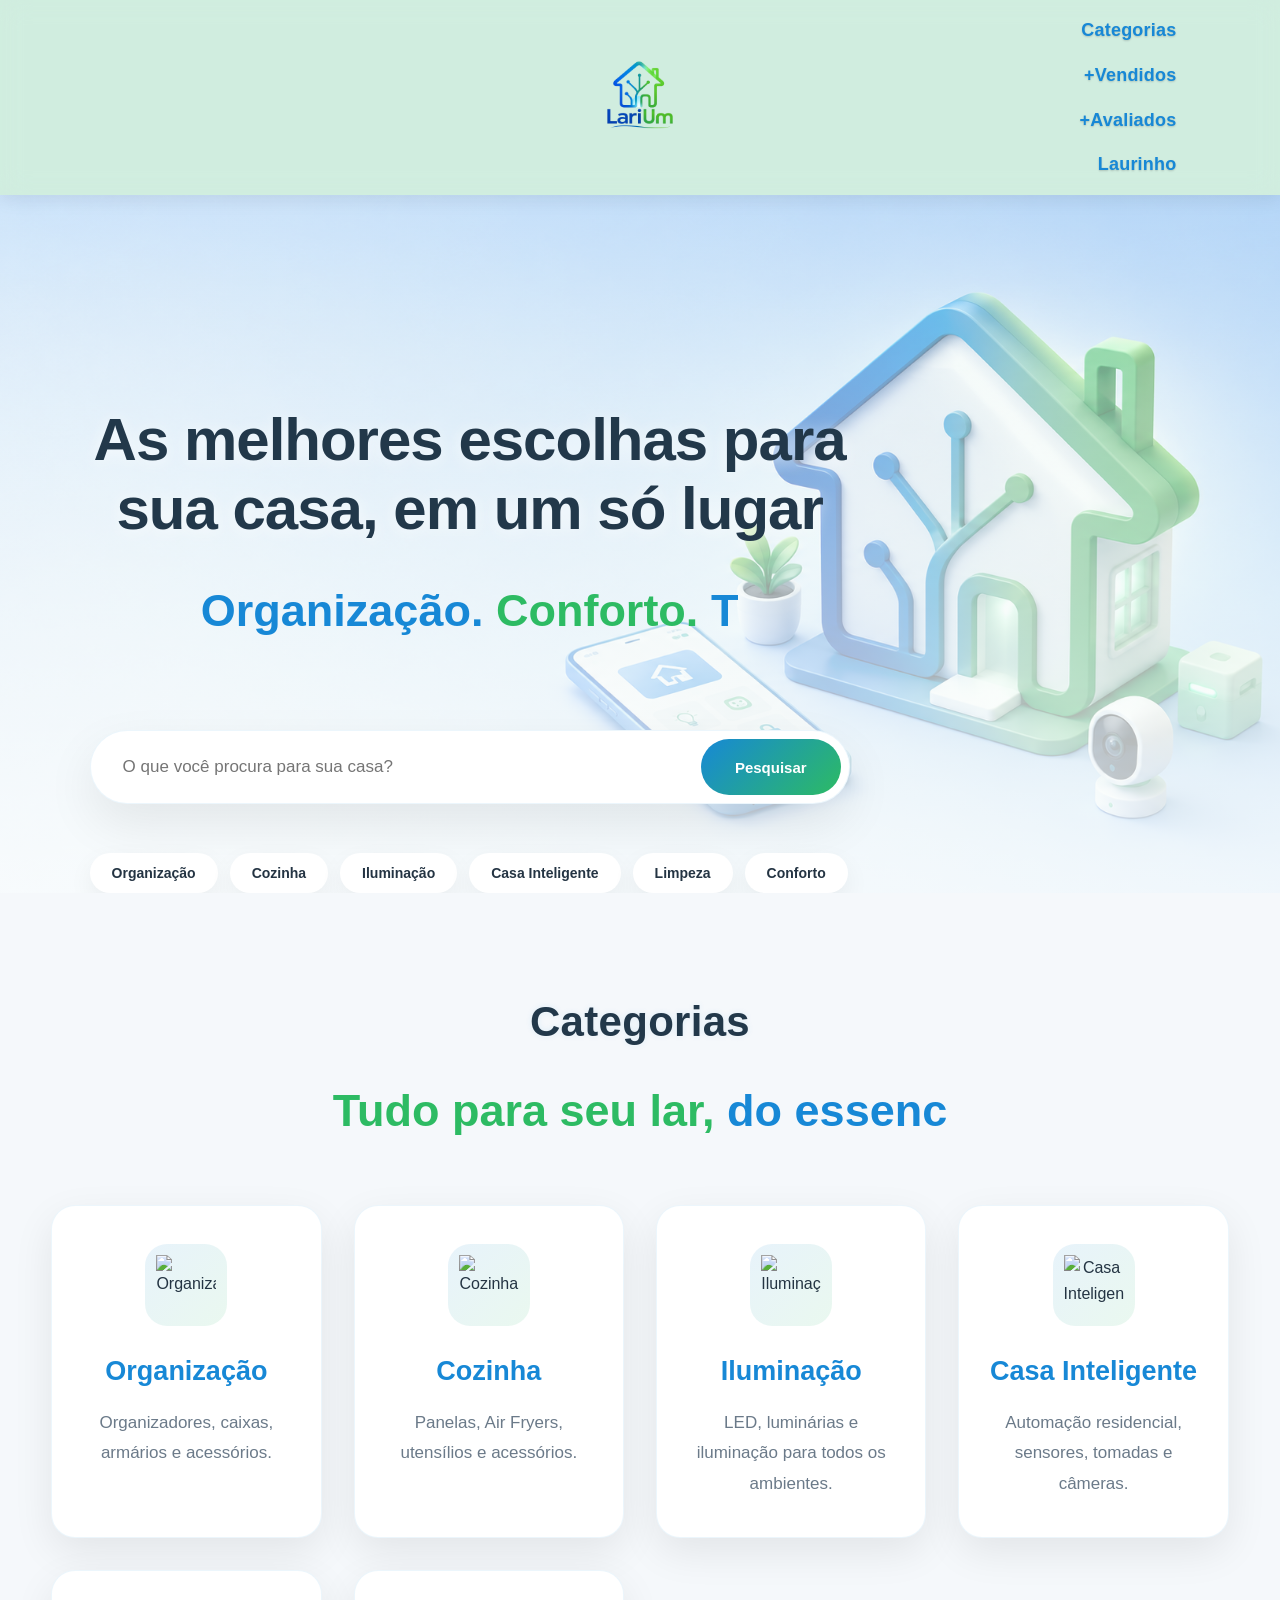
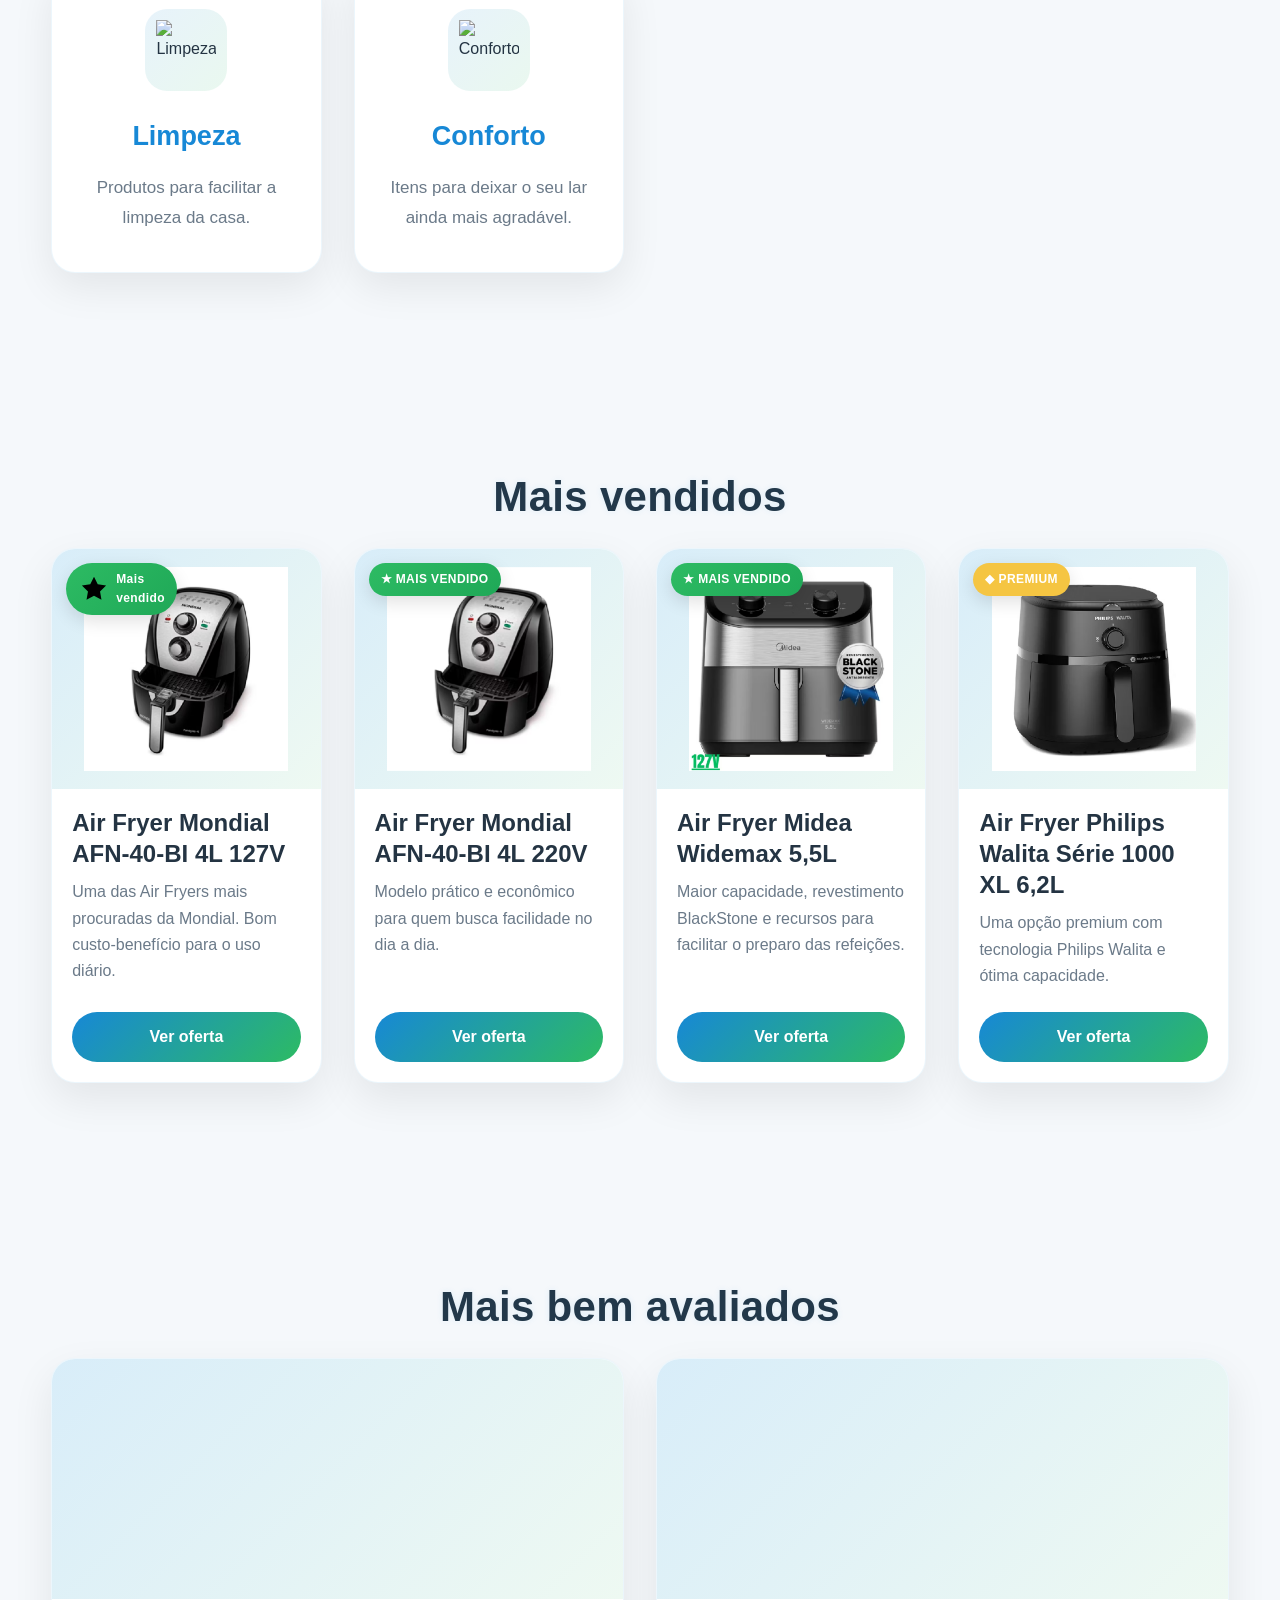
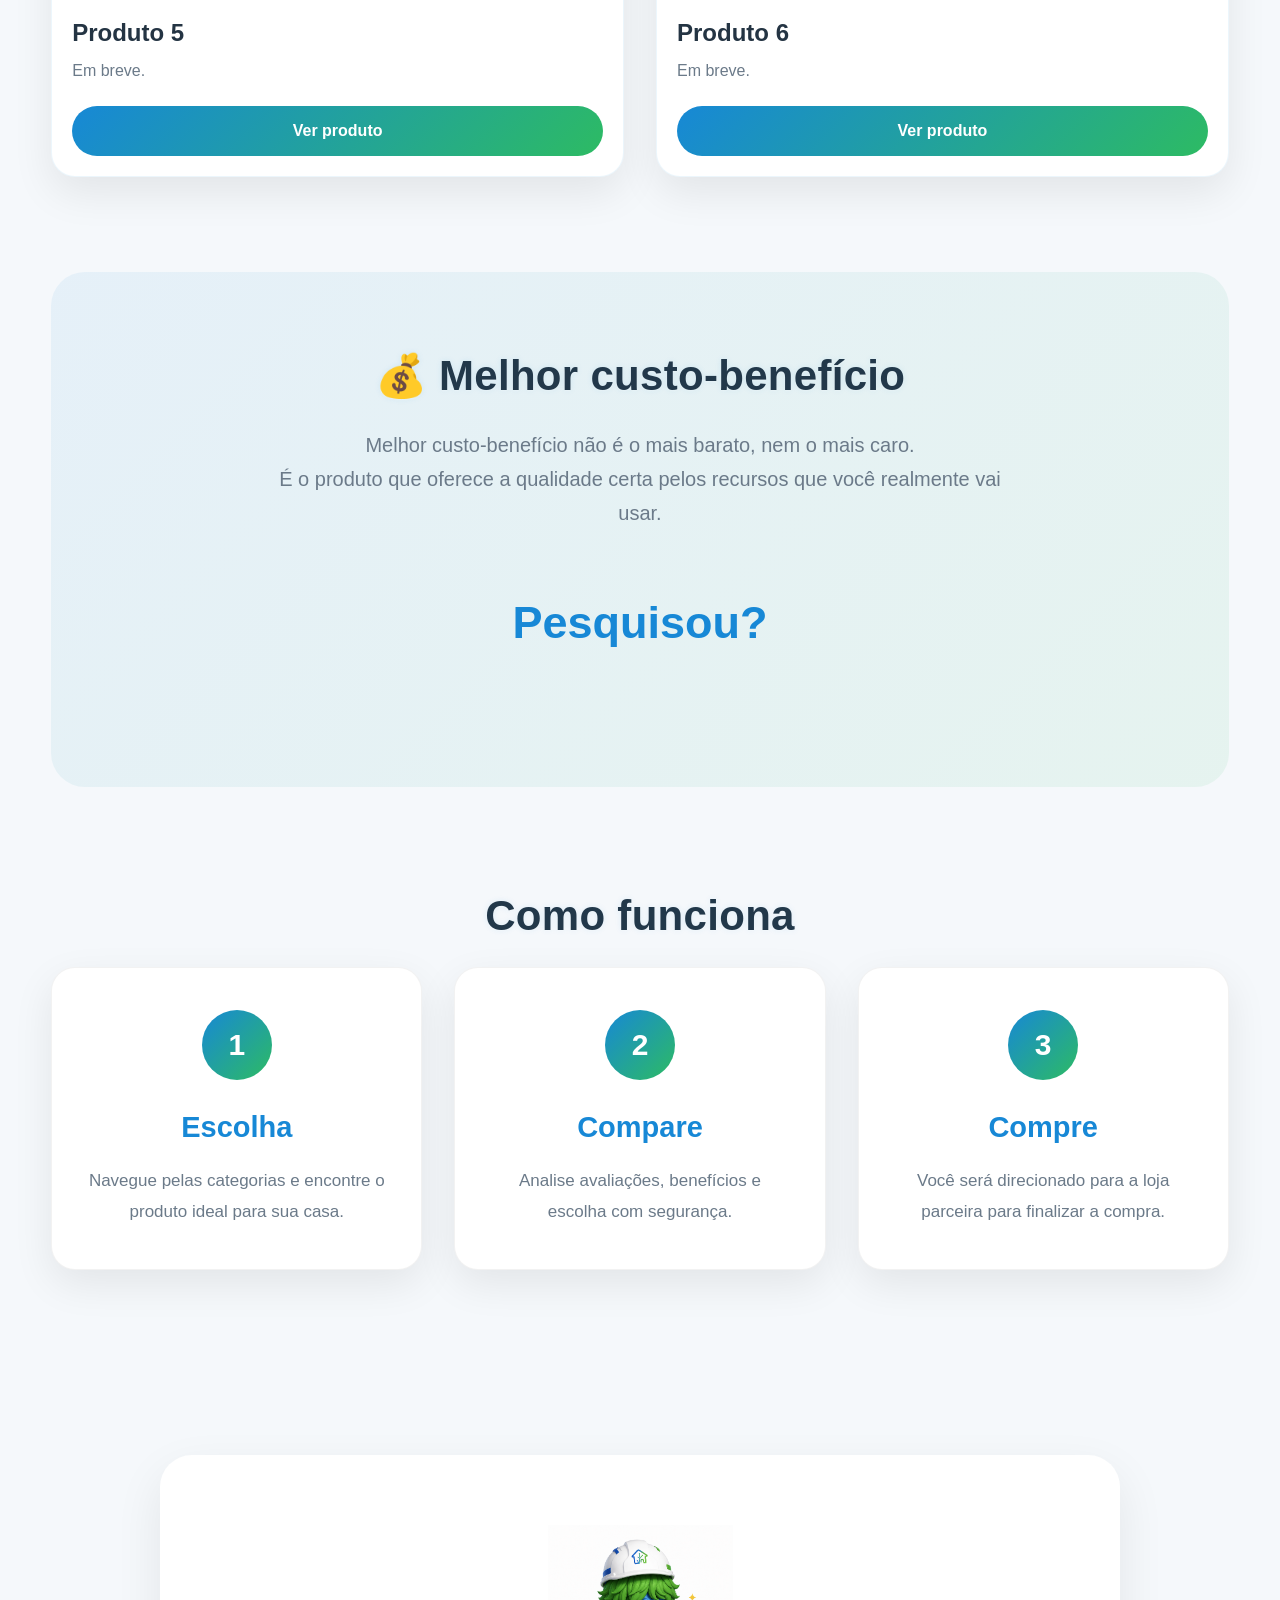
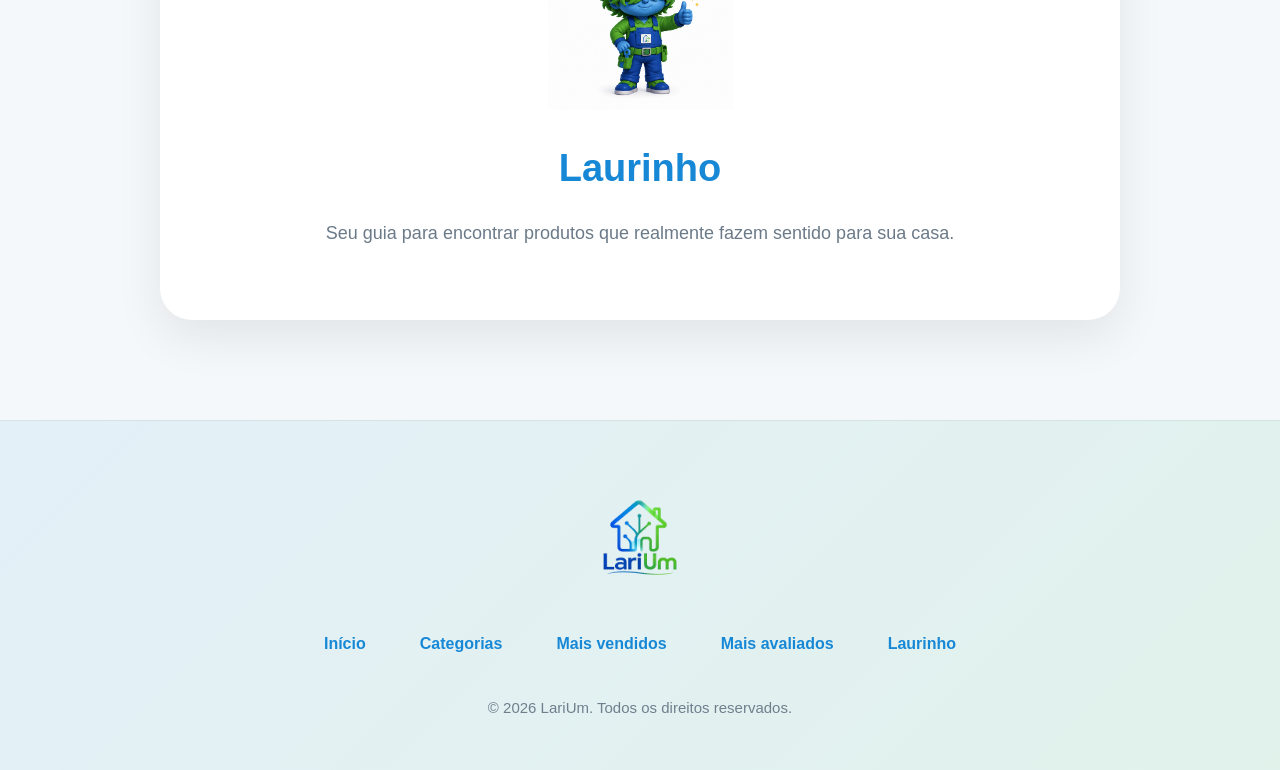
==== commit ddd96f6e: "Remove emojis from section headings" ====
--- a/index.html
+++ b/index.html
@@ -253,11 +253,40 @@
 
 <section id="+Vendidos" class="secao">
 
-<h2>⭐ Mais vendidos</h2>
+<h2>Mais vendidos</h2>
 
 <div class="produtos-grid">
 
     <!-- Produto 1 -->
+    <div class="produto">
+
+        <div class="produto-selo selo-vendido">
+
+<svg class="selo-icone" viewBox="0 0 24 24" aria-hidden="true">
+
+<path d="M12 2.8l2.8 5.67 6.26.91-4.53 4.41 1.07 6.24L12 17.1 6.4 20.03l1.07-6.24L2.94 9.38l6.26-.91L12 2.8z"/>
+
+</svg>
+
+<span>Mais vendido</span>
+
+</div>
+
+        <div class="produto-img">
+            <img src="images/produtos/cozinha/airfryer-mondial-4l-127v.png" alt="Air Fryer Mondial AFN-40-BI 4L 127V">
+        </div>
+
+        <h3>Air Fryer Mondial AFN-40-BI 4L 127V</h3>
+
+        <p>Uma das Air Fryers mais procuradas da Mondial. Bom custo-benefício para o uso diário.</p>
+
+        <a href="https://s.shopee.com.br/9Uzj9BWdE9" target="_blank">
+            <button>Ver oferta</button>
+        </a>
+
+    </div>
+
+    <!-- Produto 2 -->
     <div class="produto">
 
         <div class="produto-selo selo-vendido">
@@ -265,20 +294,20 @@
         </div>
 
         <div class="produto-img">
-            <img src="images/produtos/cozinha/airfryer-mondial-4l-127v.png" alt="Air Fryer Mondial AFN-40-BI 4L 127V">
+            <img src="images/produtos/cozinha/airfryer-mondial-4l-220v.png" alt="Air Fryer Mondial AFN-40-BI 4L 220V">
         </div>
 
-        <h3>Air Fryer Mondial AFN-40-BI 4L 127V</h3>
-
-        <p>Uma das Air Fryers mais procuradas da Mondial. Bom custo-benefício para o uso diário.</p>
-
-        <a href="https://s.shopee.com.br/9Uzj9BWdE9" target="_blank">
+        <h3>Air Fryer Mondial AFN-40-BI 4L 220V</h3>
+
+        <p>Modelo prático e econômico para quem busca facilidade no dia a dia.</p>
+
+        <a href="https://s.shopee.com.br/80AvMghyjE" target="_blank">
             <button>Ver oferta</button>
         </a>
 
     </div>
 
-    <!-- Produto 2 -->
+    <!-- Produto 3 -->
     <div class="produto">
 
         <div class="produto-selo selo-vendido">
@@ -286,27 +315,6 @@
         </div>
 
         <div class="produto-img">
-            <img src="images/produtos/cozinha/airfryer-mondial-4l-220v.png" alt="Air Fryer Mondial AFN-40-BI 4L 220V">
-        </div>
-
-        <h3>Air Fryer Mondial AFN-40-BI 4L 220V</h3>
-
-        <p>Modelo prático e econômico para quem busca facilidade no dia a dia.</p>
-
-        <a href="https://s.shopee.com.br/80AvMghyjE" target="_blank">
-            <button>Ver oferta</button>
-        </a>
-
-    </div>
-
-    <!-- Produto 3 -->
-    <div class="produto">
-
-        <div class="produto-selo selo-vendido">
-            ★ MAIS VENDIDO
-        </div>
-
-        <div class="produto-img">
             <img src="images/produtos/cozinha/airfryer-midea-widemax-5-5l.png" alt="Air Fryer Midea Widemax 5,5L">
         </div>
 
@@ -349,7 +357,7 @@
 
 <section id="+Avaliados" class="secao">
 
-<h2>❤️ Mais bem avaliados</h2>
+<h2>Mais bem avaliados</h2>
 
 <!-- <p class="subtitulo"> </p> -->
 
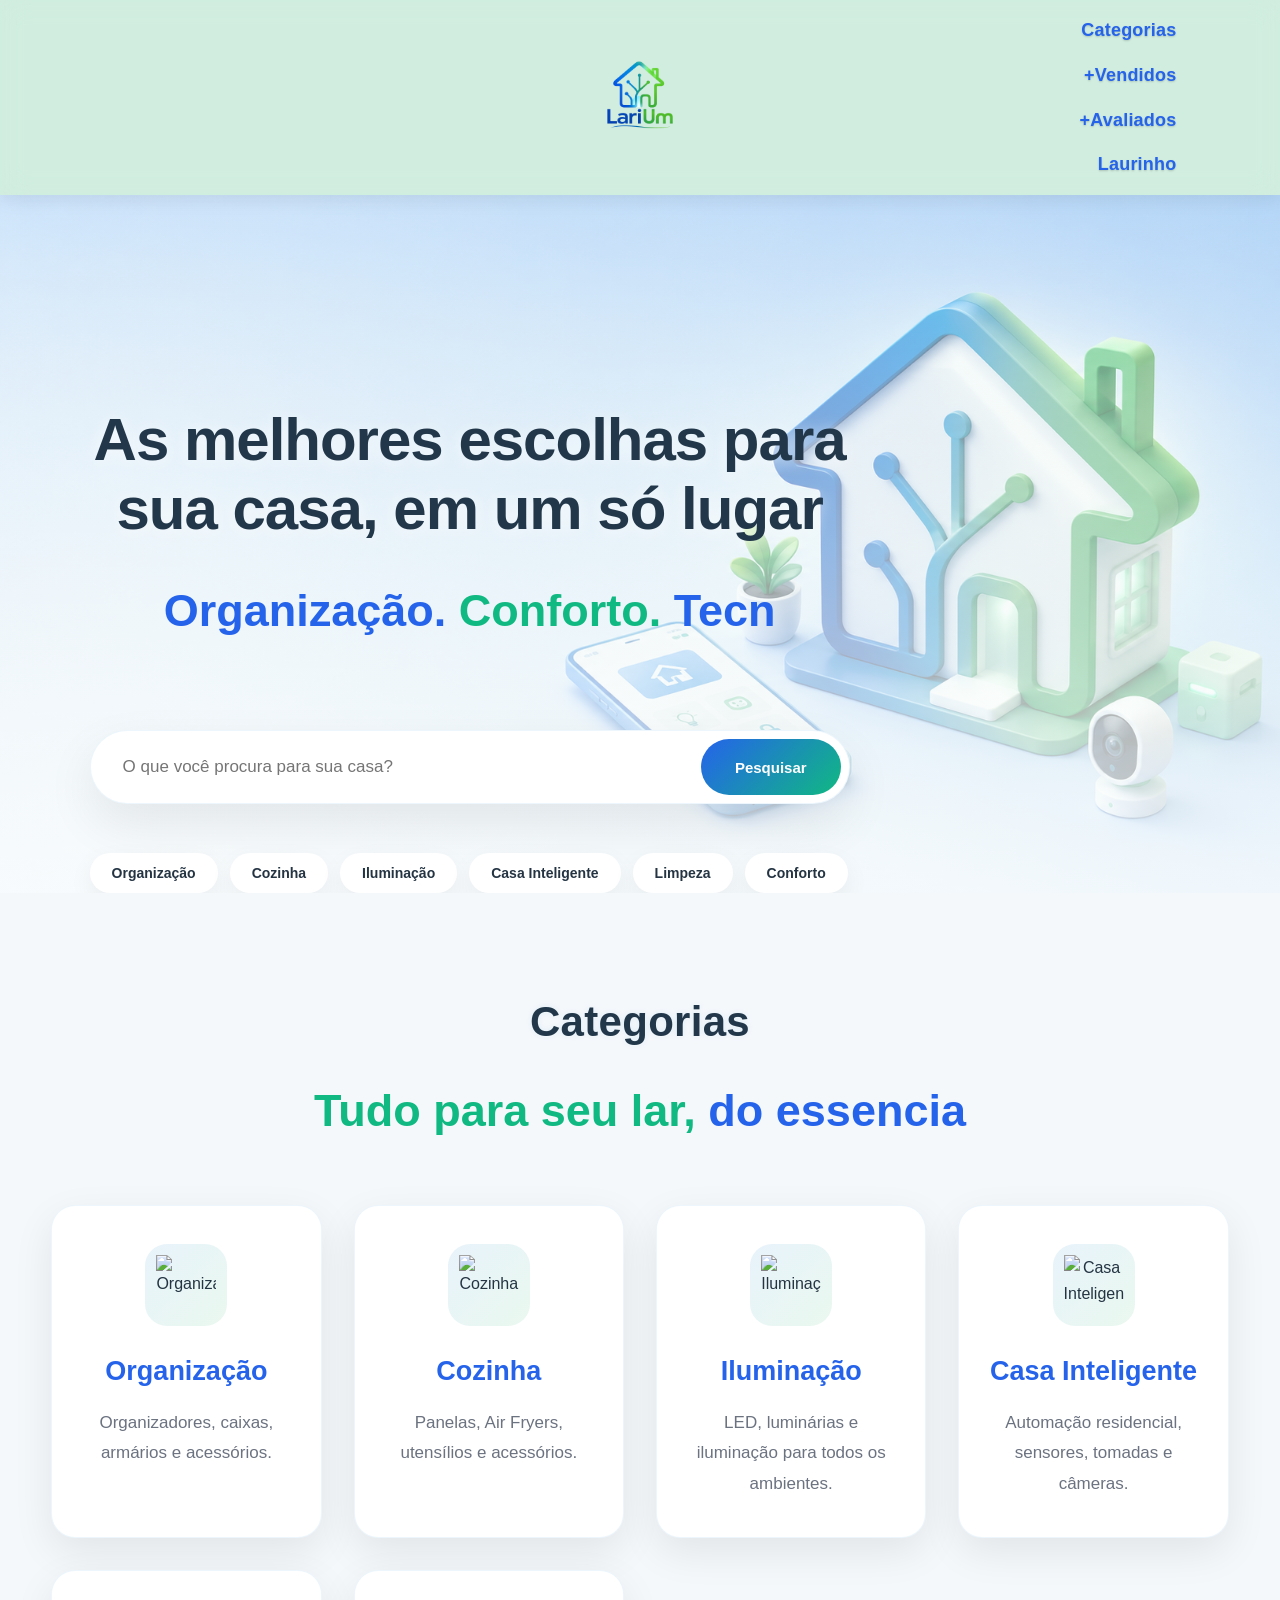
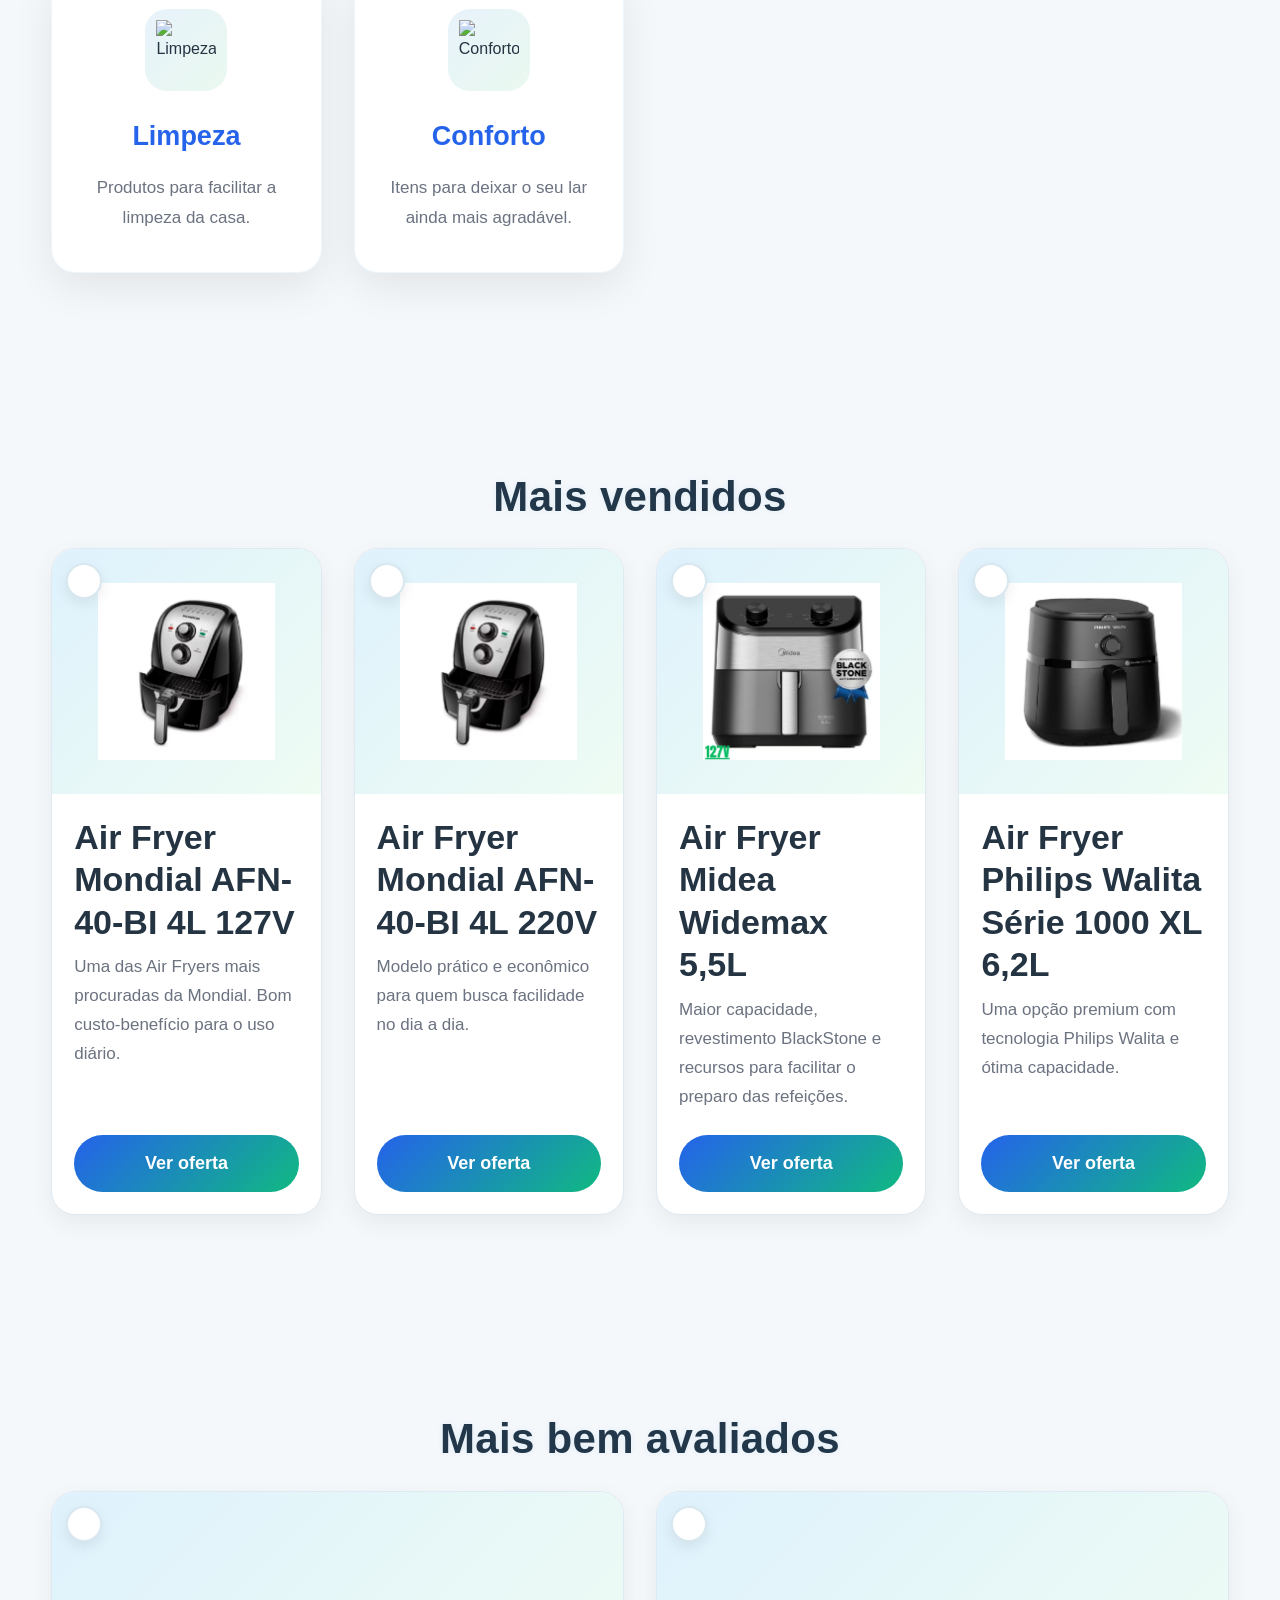
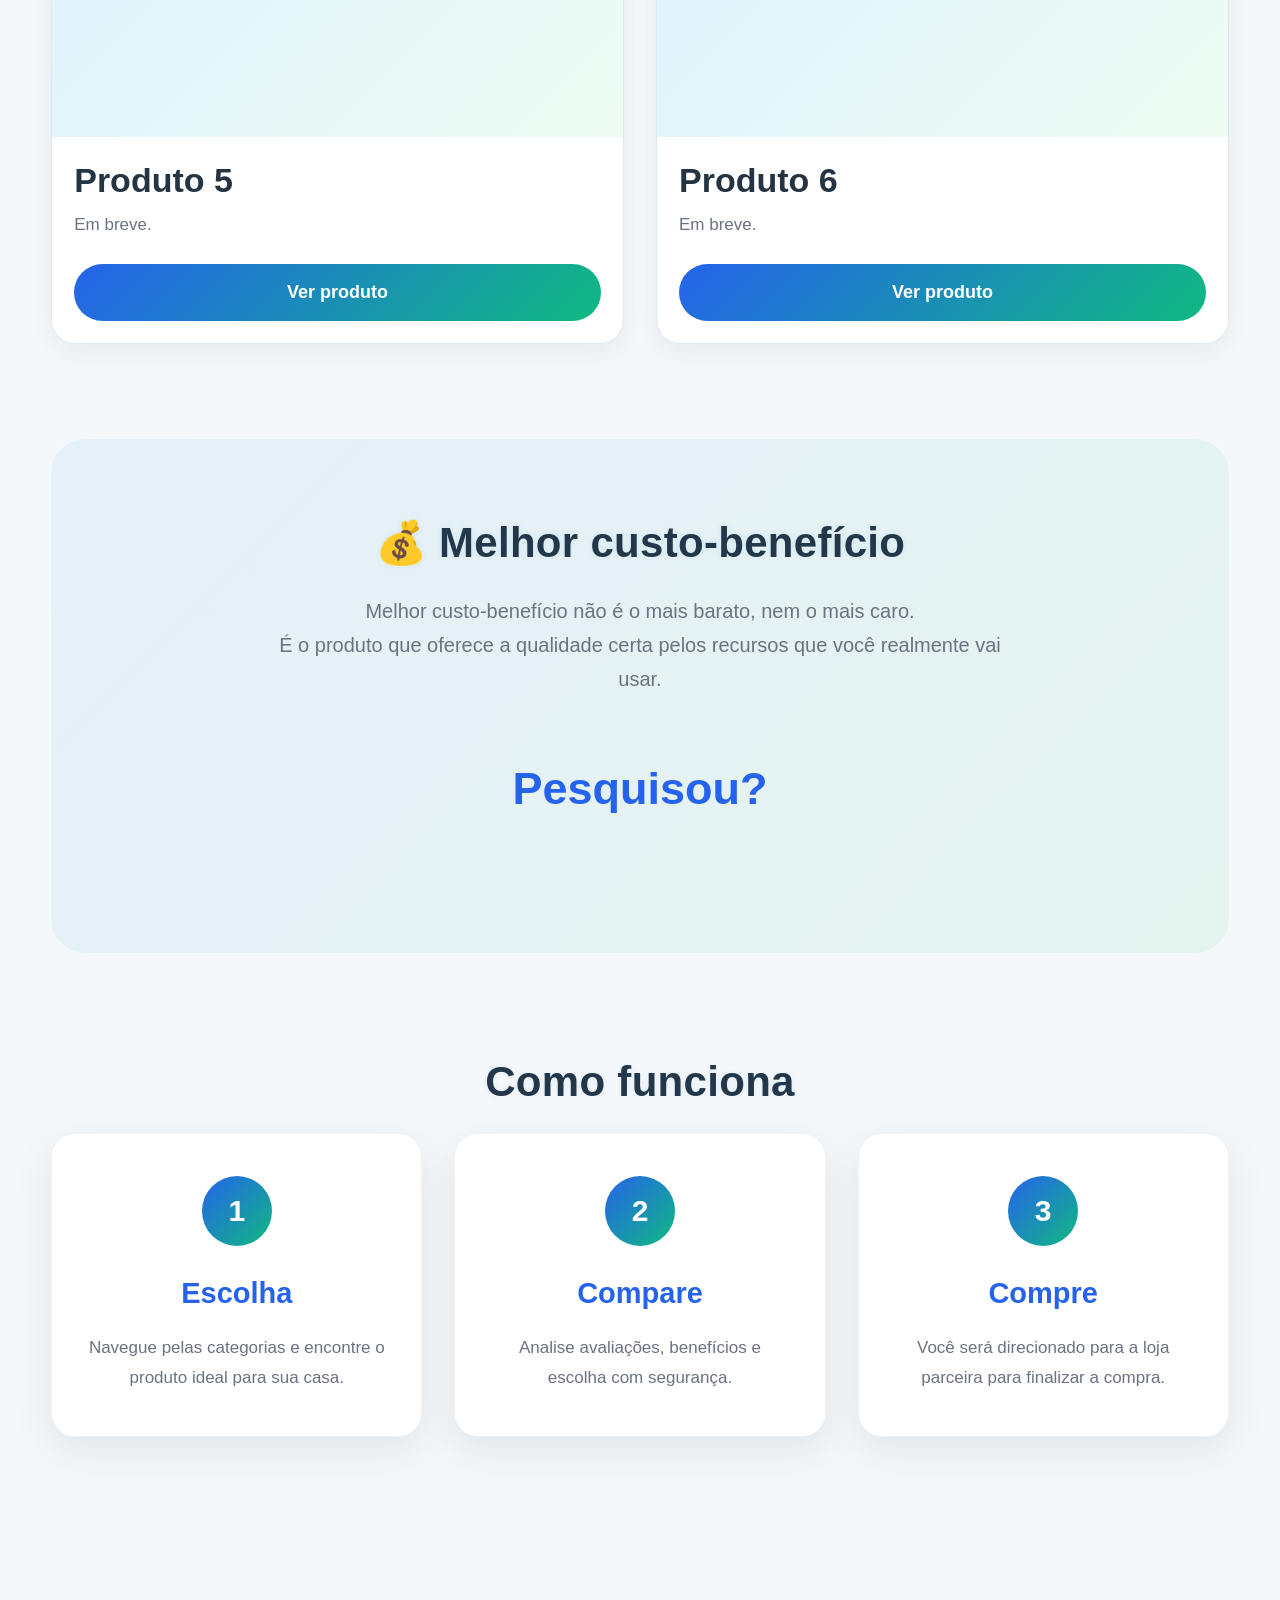
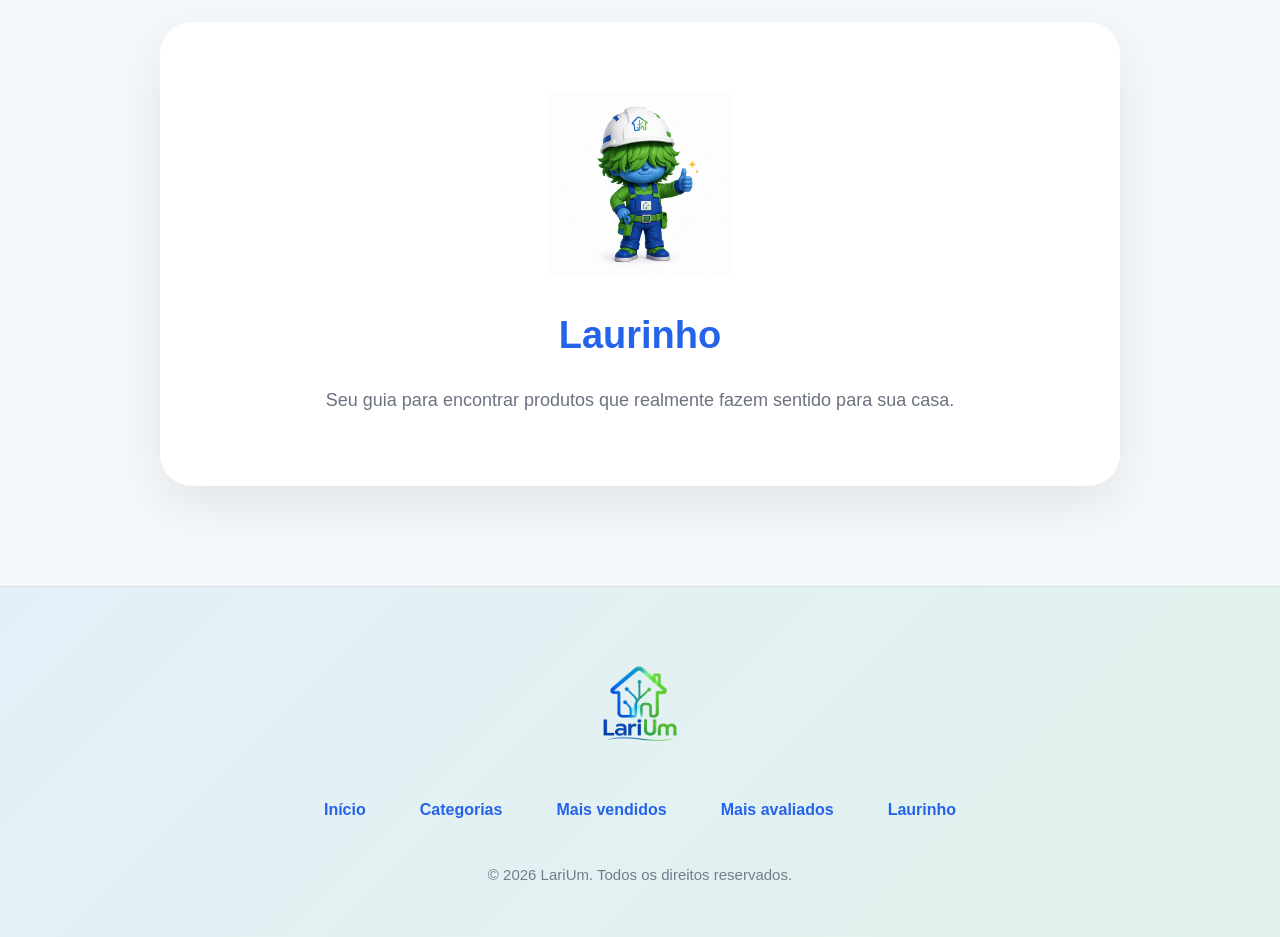
==== commit 4dce0c16: "Refactor HTML structure and update IDs" ====
--- a/index.html
+++ b/index.html
@@ -38,9 +38,9 @@
 
             <a href="#categorias">Categorias</a>
 
-            <a href="#+Vendidos">+Vendidos</a>
-
-            <a href="#+Avaliados">+Avaliados</a>
+            <a href="#maisvendidos">+Vendidos</a>
+
+            <a href="#maisavaliados">+Avaliados</a>
 
             <a href="#sobre">Laurinho</a>
 
@@ -49,7 +49,6 @@
     </div>
 
 </header>
-
 
 <!-- ================= HERO ================= -->
 
@@ -251,7 +250,7 @@
 
 <!-- ================= MAIS VENDIDOS ================= -->
 
-<section id="+Vendidos" class="secao">
+<section id="maisvendidos" class="secao">
 
 <h2>Mais vendidos</h2>
 
@@ -260,25 +259,25 @@
     <!-- Produto 1 -->
     <div class="produto">
 
-        <div class="produto-selo selo-vendido">
-
-<svg class="selo-icone" viewBox="0 0 24 24" aria-hidden="true">
-
-<path d="M12 2.8l2.8 5.67 6.26.91-4.53 4.41 1.07 6.24L12 17.1 6.4 20.03l1.07-6.24L2.94 9.38l6.26-.91L12 2.8z"/>
-
-</svg>
-
-<span>Mais vendido</span>
-
-</div>
+        <div class="produto-selo">
+
+            <svg class="selo-icone" viewBox="0 0 24 24" aria-hidden="true">
+                <path d="M12 2.8l2.8 5.67 6.26.91-4.53 4.41 1.07 6.24L12 17.1 6.4 20.03l1.07-6.24L2.94 9.38l6.26-.91L12 2.8z"/>
+            </svg>
+
+        </div>
 
         <div class="produto-img">
-            <img src="images/produtos/cozinha/airfryer-mondial-4l-127v.png" alt="Air Fryer Mondial AFN-40-BI 4L 127V">
+            <img src="images/produtos/cozinha/airfryer-mondial-4l-127v.png"
+                 alt="Air Fryer Mondial AFN-40-BI 4L 127V">
         </div>
 
         <h3>Air Fryer Mondial AFN-40-BI 4L 127V</h3>
 
-        <p>Uma das Air Fryers mais procuradas da Mondial. Bom custo-benefício para o uso diário.</p>
+        <p>
+            Uma das Air Fryers mais procuradas da Mondial.
+            Bom custo-benefício para o uso diário.
+        </p>
 
         <a href="https://s.shopee.com.br/9Uzj9BWdE9" target="_blank">
             <button>Ver oferta</button>
@@ -289,17 +288,25 @@
     <!-- Produto 2 -->
     <div class="produto">
 
-        <div class="produto-selo selo-vendido">
-            ★ MAIS VENDIDO
+        <div class="produto-selo">
+
+            <svg class="selo-icone" viewBox="0 0 24 24" aria-hidden="true">
+                <path d="M12 2.8l2.8 5.67 6.26.91-4.53 4.41 1.07 6.24L12 17.1 6.4 20.03l1.07-6.24L2.94 9.38l6.26-.91L12 2.8z"/>
+            </svg>
+
         </div>
 
         <div class="produto-img">
-            <img src="images/produtos/cozinha/airfryer-mondial-4l-220v.png" alt="Air Fryer Mondial AFN-40-BI 4L 220V">
+            <img src="images/produtos/cozinha/airfryer-mondial-4l-220v.png"
+                 alt="Air Fryer Mondial AFN-40-BI 4L 220V">
         </div>
 
         <h3>Air Fryer Mondial AFN-40-BI 4L 220V</h3>
 
-        <p>Modelo prático e econômico para quem busca facilidade no dia a dia.</p>
+        <p>
+            Modelo prático e econômico para quem busca facilidade
+            no dia a dia.
+        </p>
 
         <a href="https://s.shopee.com.br/80AvMghyjE" target="_blank">
             <button>Ver oferta</button>
@@ -310,17 +317,25 @@
     <!-- Produto 3 -->
     <div class="produto">
 
-        <div class="produto-selo selo-vendido">
-            ★ MAIS VENDIDO
+        <div class="produto-selo">
+
+            <svg class="selo-icone" viewBox="0 0 24 24" aria-hidden="true">
+                <path d="M12 2.8l2.8 5.67 6.26.91-4.53 4.41 1.07 6.24L12 17.1 6.4 20.03l1.07-6.24L2.94 9.38l6.26-.91L12 2.8z"/>
+            </svg>
+
         </div>
 
         <div class="produto-img">
-            <img src="images/produtos/cozinha/airfryer-midea-widemax-5-5l.png" alt="Air Fryer Midea Widemax 5,5L">
+            <img src="images/produtos/cozinha/airfryer-midea-widemax-5-5l.png"
+                 alt="Air Fryer Midea Widemax 5,5L">
         </div>
 
         <h3>Air Fryer Midea Widemax 5,5L</h3>
 
-        <p>Maior capacidade, revestimento BlackStone e recursos para facilitar o preparo das refeições.</p>
+        <p>
+            Maior capacidade, revestimento BlackStone e recursos
+            para facilitar o preparo das refeições.
+        </p>
 
         <a href="https://s.shopee.com.br/gOKeD3Pdm" target="_blank">
             <button>Ver oferta</button>
@@ -331,17 +346,25 @@
     <!-- Produto 4 -->
     <div class="produto">
 
-        <div class="produto-selo selo-premium">
-            ◆ PREMIUM
+        <div class="produto-selo">
+
+            <svg class="selo-icone" viewBox="0 0 24 24" aria-hidden="true">
+                <path d="M12 2.8l2.8 5.67 6.26.91-4.53 4.41 1.07 6.24L12 17.1 6.4 20.03l1.07-6.24L2.94 9.38l6.26-.91L12 2.8z"/>
+            </svg>
+
         </div>
 
         <div class="produto-img">
-            <img src="images/produtos/cozinha/airfryer-philips-walita-6-2l.png" alt="Air Fryer Philips Walita Série 1000 XL 6,2L">
+            <img src="images/produtos/cozinha/airfryer-philips-walita-6-2l.png"
+                 alt="Air Fryer Philips Walita Série 1000 XL 6,2L">
         </div>
 
         <h3>Air Fryer Philips Walita Série 1000 XL 6,2L</h3>
 
-        <p>Uma opção premium com tecnologia Philips Walita e ótima capacidade.</p>
+        <p>
+            Uma opção premium com tecnologia Philips Walita
+            e ótima capacidade.
+        </p>
 
         <a href="https://s.shopee.com.br/W4uSs5FGp" target="_blank">
             <button>Ver oferta</button>
@@ -353,30 +376,66 @@
 
 </section>
 
+
 <!-- ================= MAIS BEM AVALIADOS ================= -->
 
-<section id="+Avaliados" class="secao">
-
-<h2>Mais bem avaliados</h2>
-
-<!-- <p class="subtitulo"> </p> -->
-
-<div class="produtos-grid">
-
-<div class="produto">
-<div class="produto-img"></div>
-<h3>Produto 5</h3>
-<p>Em breve.</p>
-<button>Ver produto</button>
-</div>
-
-<div class="produto">
-<div class="produto-img"></div>
-<h3>Produto 6</h3>
-<p>Em breve.</p>
-<button>Ver produto</button>
-</div>
-
+<section id="maisavaliados" class="secao">
+
+    <h2>Mais bem avaliados</h2>
+
+    <div class="produtos-grid">
+
+        <!-- Produto 1 -->
+        <div class="produto">
+
+            <div class="produto-selo">
+
+                <svg class="selo-icone" viewBox="0 0 24 24" aria-hidden="true">
+                    <path d="M12 2.8l2.8 5.67 6.26.91-4.53 4.41 1.07 6.24L12 17.1 6.4 20.03l1.07-6.24L2.94 9.38l6.26-.91L12 2.8z"/>
+                </svg>
+
+            </div>
+
+            <div class="produto-img">
+                <!-- imagem futuramente -->
+            </div>
+
+            <h3>Produto 5</h3>
+
+            <p>
+                Em breve.
+            </p>
+
+            <button>Ver produto</button>
+
+        </div>
+
+        <!-- Produto 2 -->
+        <div class="produto">
+
+            <div class="produto-selo">
+
+                <svg class="selo-icone" viewBox="0 0 24 24" aria-hidden="true">
+                    <path d="M12 2.8l2.8 5.67 6.26.91-4.53 4.41 1.07 6.24L12 17.1 6.4 20.03l1.07-6.24L2.94 9.38l6.26-.91L12 2.8z"/>
+                </svg>
+
+            </div>
+
+            <div class="produto-img">
+                <!-- imagem futuramente -->
+            </div>
+
+            <h3>Produto 6</h3>
+
+            <p>
+                Em breve.
+            </p>
+
+            <button>Ver produto</button>
+
+        </div>
+
+    </div>
 
 </section>
 
@@ -466,25 +525,33 @@
 
 <footer>
 
-<div class="footer-logo">
-
-<img src="images/logo.png" alt="LariUm" class="footer-logo-img" loading="lazy">
-
-</div>
-
-<div class="footer-links">
-
-<a href="#inicio">Início</a>
-<a href="#categorias">Categorias</a>
-<a href="#maisvendidos">Mais vendidos</a>
-<a href="#avaliados">Mais avaliados</a>
-<a href="#sobre">Laurinho</a>
-
-</div>
-
-<p class="copyright">
-© 2026 LariUm. Todos os direitos reservados.
-</p>
+    <div class="footer-logo">
+
+        <img
+            src="images/logo.png"
+            alt="LariUm"
+            class="footer-logo-img"
+            loading="lazy">
+
+    </div>
+
+    <div class="footer-links">
+
+        <a href="#inicio">Início</a>
+
+        <a href="#categorias">Categorias</a>
+
+        <a href="#maisvendidos">Mais vendidos</a>
+
+        <a href="#maisavaliados">Mais avaliados</a>
+
+        <a href="#sobre">Laurinho</a>
+
+    </div>
+
+    <p class="copyright">
+        © 2026 LariUm. Todos os direitos reservados.
+    </p>
 
 </footer>
 
--- a/style.css
+++ b/style.css
@@ -31,21 +31,32 @@
 
 :root{
 
---azul:#1788d6;  
---azulEscuro:#1168a5;  
-
---verde:#2dbb63;  
---verdeEscuro:#219653;  
-
---texto:#243443;  
---textoClaro:#6b7a89;  
-
---branco:#ffffff;  
---cinza:#eef3f7;  
-
---sombra:0 12px 35px rgba(0,0,0,.08);  
-
---borda:18px;
+--azul:#2563eb;
+--azulHover:#1d4ed8;
+
+--verde:#10b981;
+--verdeHover:#059669;
+
+--texto:#243443;
+--textoClaro:#6b7280;
+
+--branco:#ffffff;
+
+--cinza50:#f8fafc;
+--cinza100:#f1f5f9;
+--cinza200:#e2e8f0;
+--cinza300:#cbd5e1;
+
+--borda:24px;
+
+--sombra1:0 8px 24px rgba(0,0,0,.06);
+--sombra2:0 18px 40px rgba(0,0,0,.10);
+
+--gradiente:linear-gradient(
+135deg,
+var(--azul),
+var(--verde)
+);
 
 }
 
@@ -744,9 +755,9 @@
 
 border-radius:24px;
 
-border:1px solid rgba(23,136,214,.08);
-
-box-shadow:0 16px 42px rgba(0,0,0,.08);
+border:1px solid #dfe9f2;
+
+box-shadow:var(--sombra1);
 
 transition:.35s;
 
@@ -754,17 +765,15 @@
 
 .produto:hover{
 
-transform:translateY(-8px);
-
-box-shadow:0 22px 55px rgba(0,0,0,.12);
+transform:translateY(-6px);
+
+box-shadow:var(--sombra2);
 
 }
 
 .produto-img{
 
-position:relative;
-
-height:240px;
+height:245px;
 
 display:flex;
 
@@ -772,27 +781,24 @@
 
 align-items:center;
 
-padding:18px;
+padding:22px;
 
 background:linear-gradient(
 135deg,
-#d8edf9,
-#eef9f2
+#dff2fd,
+#eefcf3
 );
 
 overflow:hidden;
 
+position:relative;
+
 }
 
 .produto-img img{
 
-max-width:100%;
-
-max-height:100%;
-
-width:auto;
-
-height:auto;
+max-width:88%;
+max-height:88%;
 
 object-fit:contain;
 
@@ -801,132 +807,60 @@
 }
 
 .produto:hover .produto-img img{
-
-transform:scale(1.04);
-
-}
-
-.produto-selo{
-
-position:absolute;
-
-top:14px;
-
-left:14px;
-
-display:flex;
-
-align-items:center;
-
-gap:6px;
-
-padding:8px 14px;
+    transform:scale(1.05);
+}
+
+.produto h3{
+
+margin:22px 22px 10px;
+
+font-size:34px;
+
+font-weight:800;
+
+line-height:1.25;
+
+color:var(--texto);
+
+}
+
+.produto p{
+
+margin:0 22px 24px;
+
+color:var(--textoClaro);
+
+font-size:17px;
+
+line-height:1.7;
+
+flex:1;
+
+}
+
+.produto button{
+
+width:calc(100% - 44px);
+
+margin:0 22px 22px;
+
+padding:18px;
+
+border:none;
 
 border-radius:999px;
 
-font-size:12px;
-
-font-weight:800;
-
-letter-spacing:.4px;
-
-background:#ffffff;
-
-color:#243443;
-
-box-shadow:0 6px 16px rgba(0,0,0,.10);
-
-z-index:20;
-
-}
-
-.selo-vendido{
-
-background:#22c55e;
+background:var(--gradiente);
 
 color:#fff;
 
-}
-
-.selo-premium{
-
-background:#f5c542;
-
-color:#243443;
-
-}
-
-.selo-oferta{
-
-background:#ef4444;
-
-color:#fff;
-
-}
-
-.selo-avaliado{
-
-background:#1788d6;
-
-color:#fff;
-
-}
-
-.produto h3{
-
-margin:18px 20px 10px;
-
-font-size:24px;
-
-font-weight:800;
-
-line-height:1.3;
-
-color:#243443;
-
-}
-
-.produto p{
-
-margin:0 20px 22px;
-
-color:var(--textoClaro);
-
-font-size:16px;
-
-line-height:1.65;
-
-flex:1;
-
-}
-
-.produto button{
-
-width:calc(100% - 40px);
-
-margin:0 20px 20px;
-
-padding:16px 22px;
-
-border:none;
-
-border-radius:999px;
+font-size:18px;
+
+font-weight:700;
 
 cursor:pointer;
 
-font-size:16px;
-
-font-weight:700;
-
-color:#fff;
-
-background:linear-gradient(
-135deg,
-var(--azul),
-var(--verde)
-);
-
-transition:.30s;
+transition:.3s;
 
 }
 
@@ -934,11 +868,15 @@
 
 transform:translateY(-2px);
 
-box-shadow:
-0 10px 28px rgba(23,136,214,.25);
-
-}
+box-shadow:0 10px 22px rgba(37,99,235,.22);
+
+}
+
 /* ================= SELOS DOS PRODUTOS ================= */
+
+.produto-img{
+    position:relative;
+}
 
 .produto-selo{
 
@@ -947,62 +885,57 @@
 top:14px;
 left:14px;
 
-z-index:5;
-
-display:inline-flex;
+width:36px;
+height:36px;
+
+display:flex;
+
 align-items:center;
-
-padding:7px 12px;
-
-border-radius:999px;
-
-font-size:12px;
-font-weight:700;
-
-color:#fff;
-
-box-shadow:
-0 6px 18px rgba(0,0,0,.12);
-
-}
-
-.selo-vendido{
-
-background:linear-gradient(
-135deg,
-var(--verde),
-#1fa857
-);
-
-}
-
-.selo-beneficio{
-
-background:linear-gradient(
-135deg,
-var(--azul),
-var(--verde)
-);
-
-}
-
-.selo-oferta{
-
-background:linear-gradient(
-135deg,
-#ff9800,
-#ff6f00
-);
-
-}
-
-.selo-avaliado{
-
-background:linear-gradient(
-135deg,
-#ff4d6d,
-#ff758f
-);
+justify-content:center;
+
+background:#fff;
+
+border-radius:50%;
+
+border:2px solid #d9e7ef;
+
+box-shadow:0 5px 14px rgba(0,0,0,.08);
+
+z-index:10;
+
+}
+
+.produto-selo svg{
+
+width:18px;
+height:18px;
+
+fill:none;
+
+stroke:url(#lariumGradient);
+
+stroke-width:2;
+
+stroke-linecap:round;
+
+stroke-linejoin:round;
+
+}
+
+.selo-icone{
+
+    width:18px;
+    height:18px;
+
+    fill:none;
+
+    stroke:url(#gradiente);
+
+    stroke:#1788d6;
+
+    stroke-width:2;
+
+    stroke-linejoin:round;
 
 }
 
@@ -1484,6 +1417,8 @@
     gap:10px;  
 
 }
+
+}
  
 @media (max-width:768px){
 
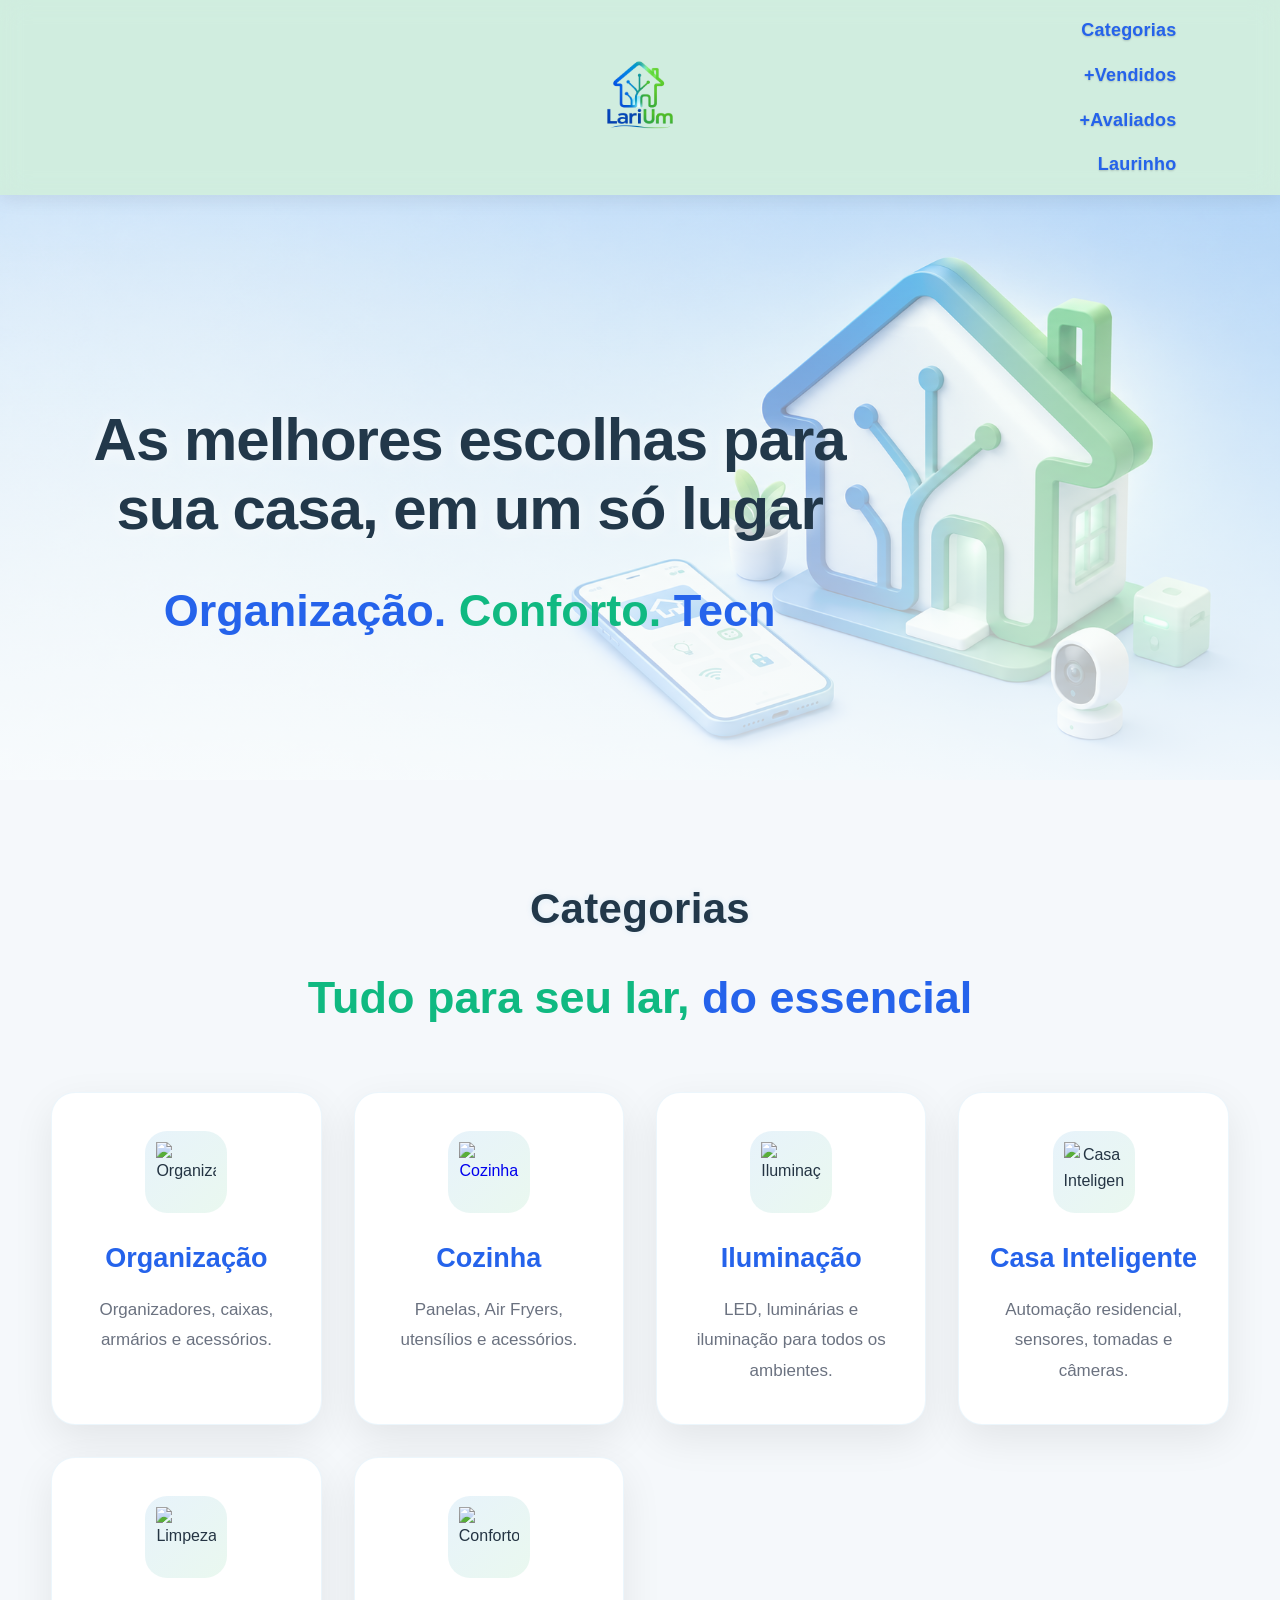
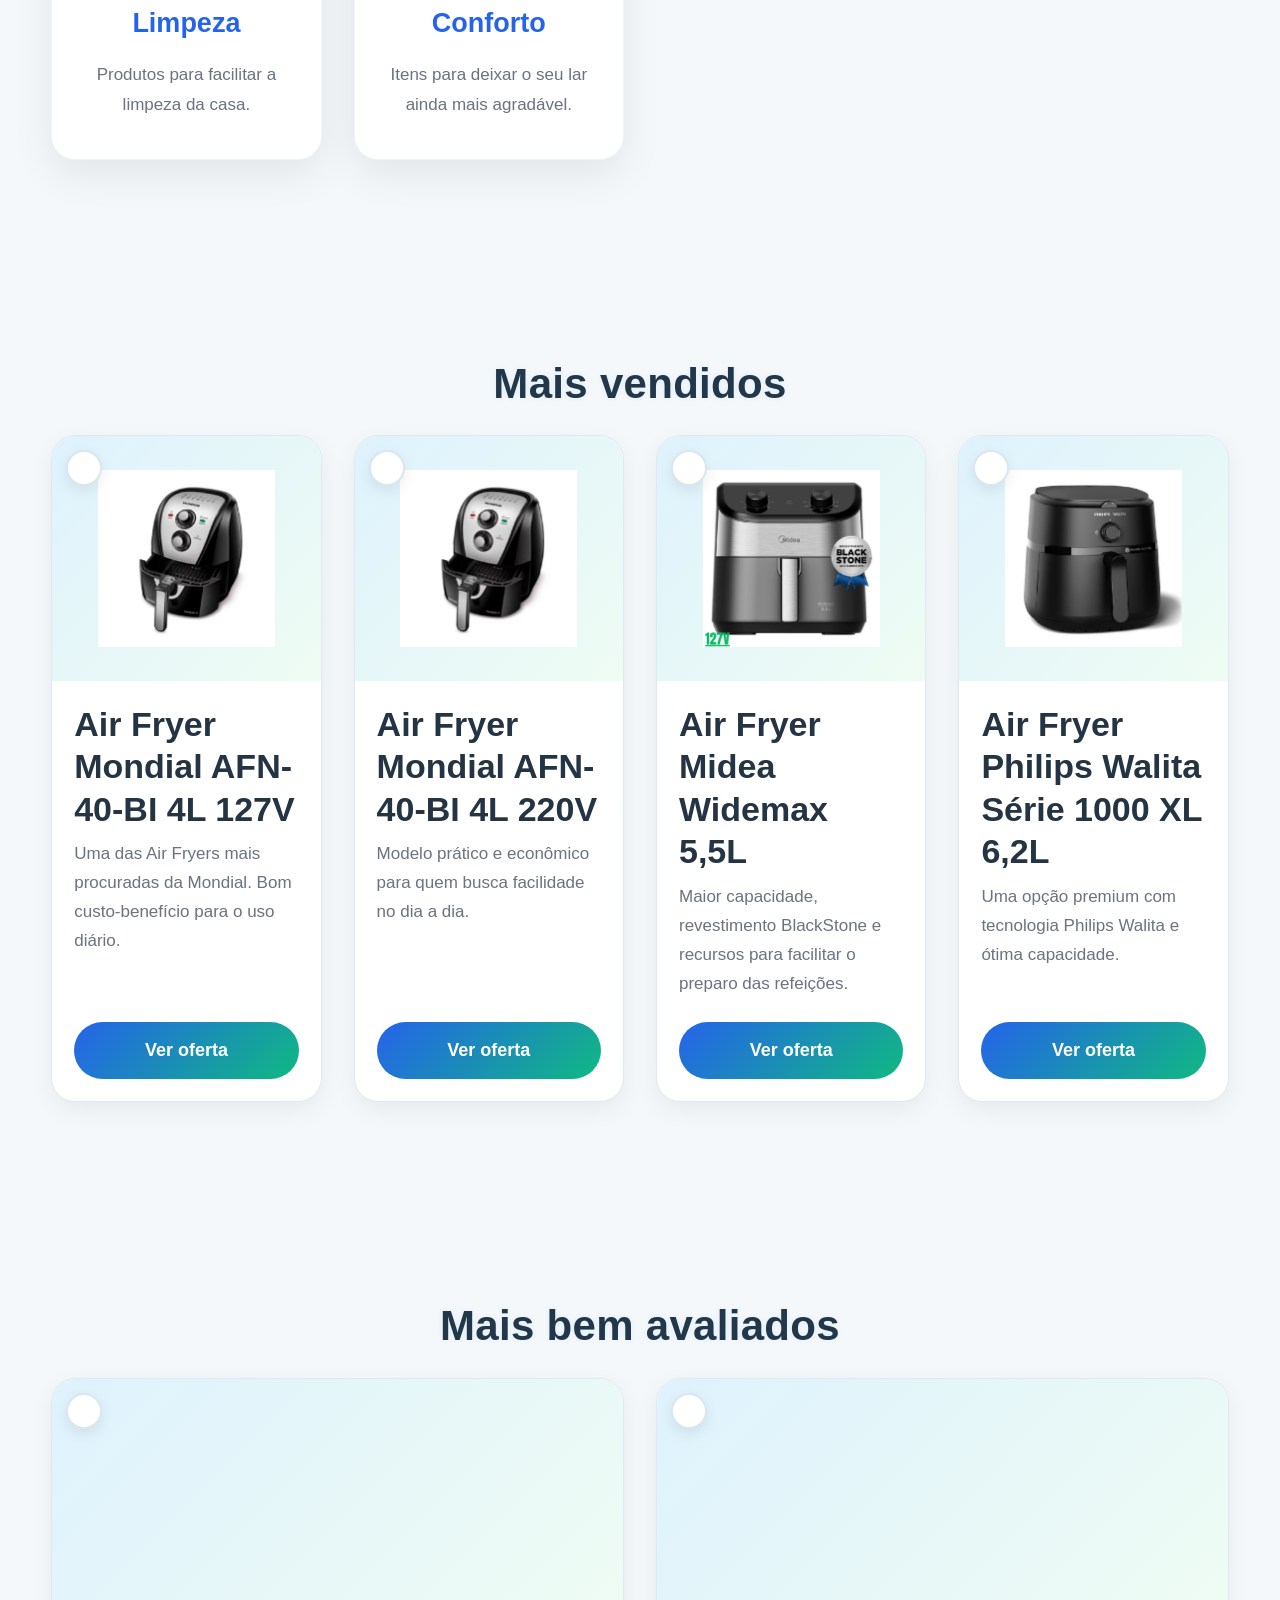
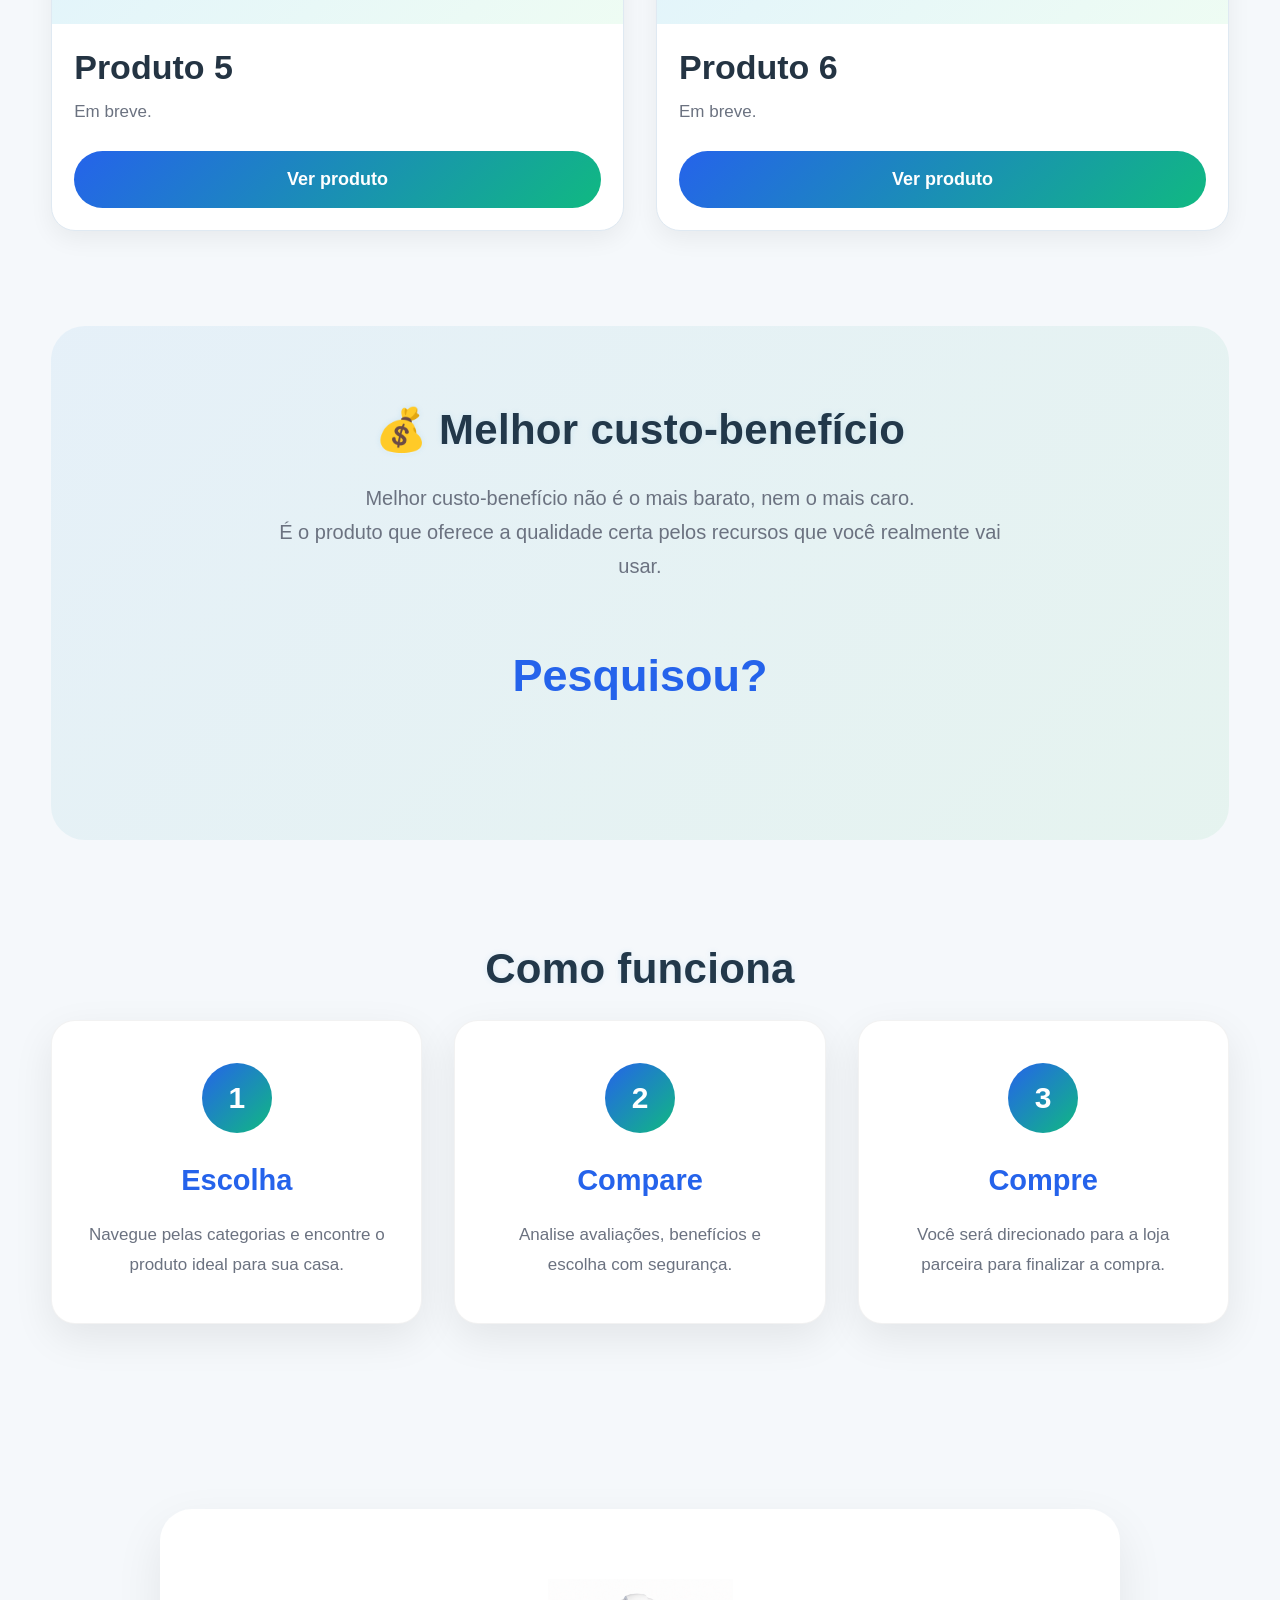
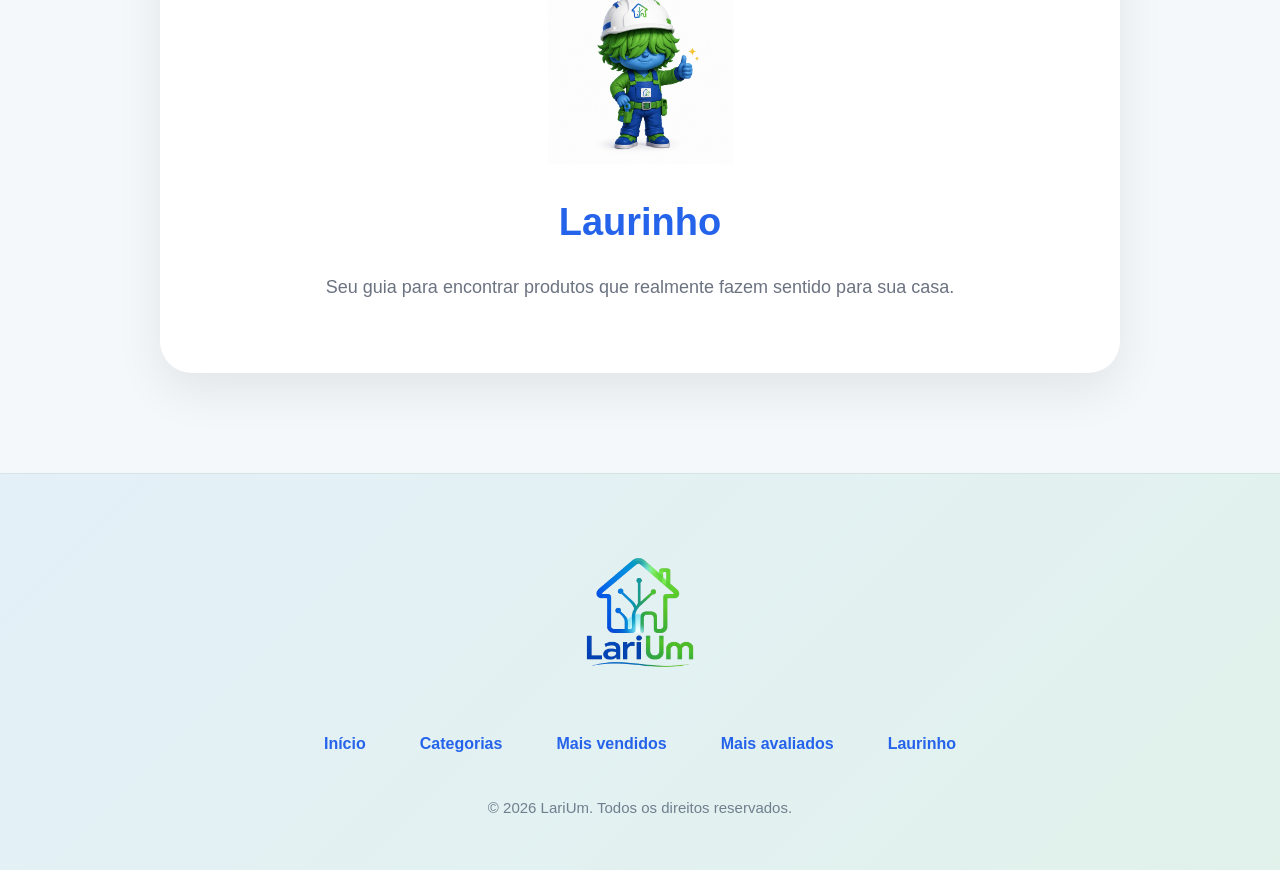
==== commit 35647298: "Remove search bar and quick buttons; update Cozinha card Removed search bar and quick buttons from t" ====
--- a/index.html
+++ b/index.html
@@ -106,44 +106,6 @@
 
 </div>
 
-
-<!-- BARRA DE PESQUISA -->
-
-<div class="hero-search">
-
-<input
-type="text"
-placeholder="O que você procura para sua casa?">
-
-<button>
-
-Pesquisar
-
-</button>
-
-</div>
-
-
-<!-- BOTÕES RÁPIDOS -->
-
-<div class="hero-tags">
-
-<button>Organização</button>
-
-<button>Cozinha</button>
-
-<button>Iluminação</button>
-
-<button>Casa Inteligente</button>
-
-<button>Limpeza</button>
-
-<button>Conforto</button>
-
-</div>
-
-</div>
-
 </section>
 
     <!-- ================= CATEGORIAS ================= -->
@@ -184,17 +146,17 @@
 
 </article>
 
-<article class="categoria-card">
+<a href="cozinha.html" class="categoria-card">
 
 <div class="categoria-icone">
-<img src="svg/cozinha.svg" alt="Cozinha" loading="lazy">
+<img src="svg/cozinha.svg" alt="Cozinha">
 </div>
 
 <h3>Cozinha</h3>
 
 <p>Panelas, Air Fryers, utensílios e acessórios.</p>
 
-</article>
+</a>
 
 <article class="categoria-card">
 
--- a/style.css
+++ b/style.css
@@ -929,9 +929,7 @@
 
     fill:none;
 
-    stroke:url(#gradiente);
-
-    stroke:#1788d6;
+    stroke:#2563eb;
 
     stroke-width:2;
 
@@ -1138,7 +1136,7 @@
 
 .footer-logo-img{
 
-width:150px;  
+width:220px;  
 
 object-fit:contain;
 
@@ -1241,7 +1239,7 @@
 .logo img{  
 
     width:100%;  
-    max-width:340px;  
+    max-width:280px;  
     height:auto;  
 
 }  
@@ -1288,7 +1286,7 @@
 
 .slogan{  
 
-    font-size:35px;  
+    font-size:25px;  
 
 }  
 
@@ -1342,10 +1340,22 @@
 
 /* ================= LOGO ================= */  
 
-.logo img{  
+ .logo{  
+
+    display:flex;  
+
+    justify-content:flex-start;  
+
+    flex:1;  
+
+    min-width:0;  
+
+}  
+
+ .logo img{  
 
     width:100%;  
-    max-width:180px;  
+    max-width:280px;  
     height:auto;  
 
 }  
@@ -1360,7 +1370,7 @@
 
 .slogan{  
 
-    font-size:35px;  
+    font-size:25px;  
 
 }  
 
@@ -1408,13 +1418,13 @@
 
 .footer-logo-img{  
 
-    width:120px;  
+    width:220px;  
 
 }  
 
 .footer-links{  
 
-    gap:10px;  
+    gap:18px;  
 
 }
 
@@ -1427,8 +1437,8 @@
     }
 
 .produto-img img{
-        width:70%;
-        height:70%;
+        width:75%;
+        height:75%;
         object-fit:contain;
     }
 
